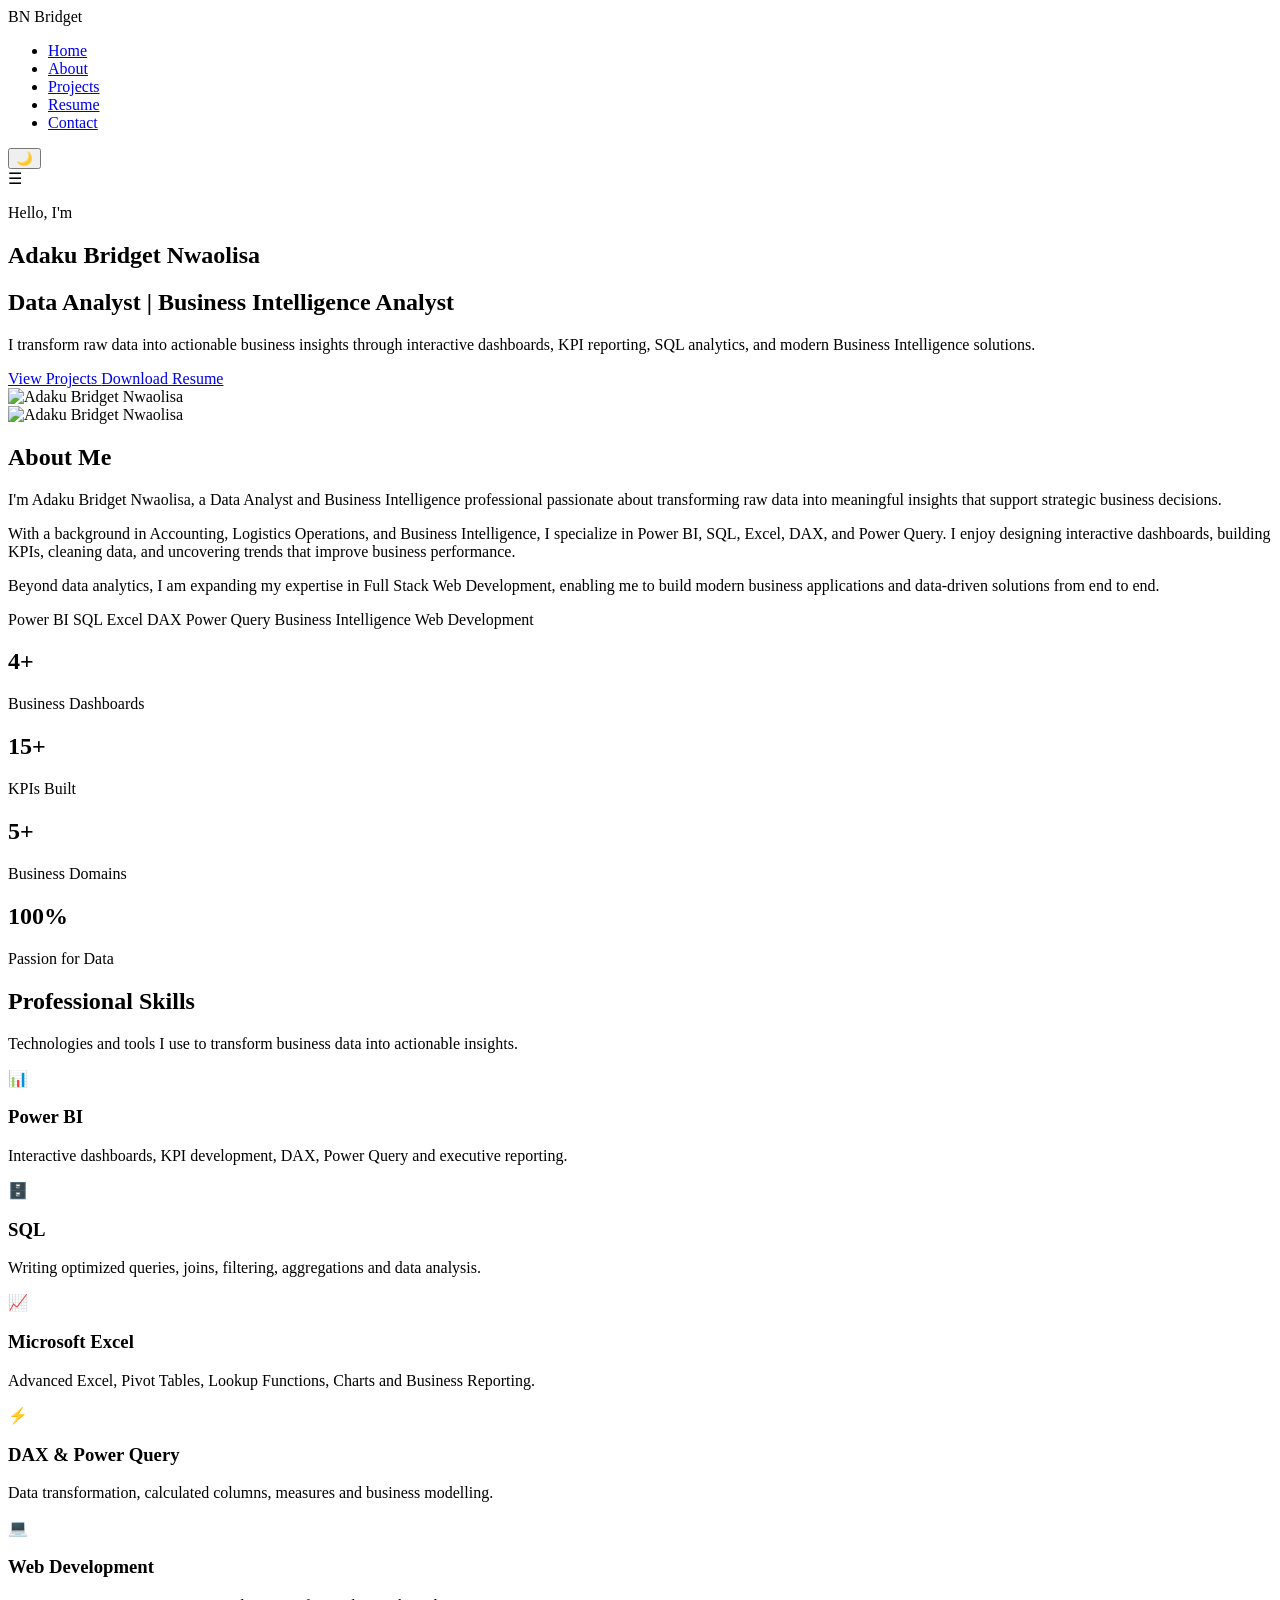
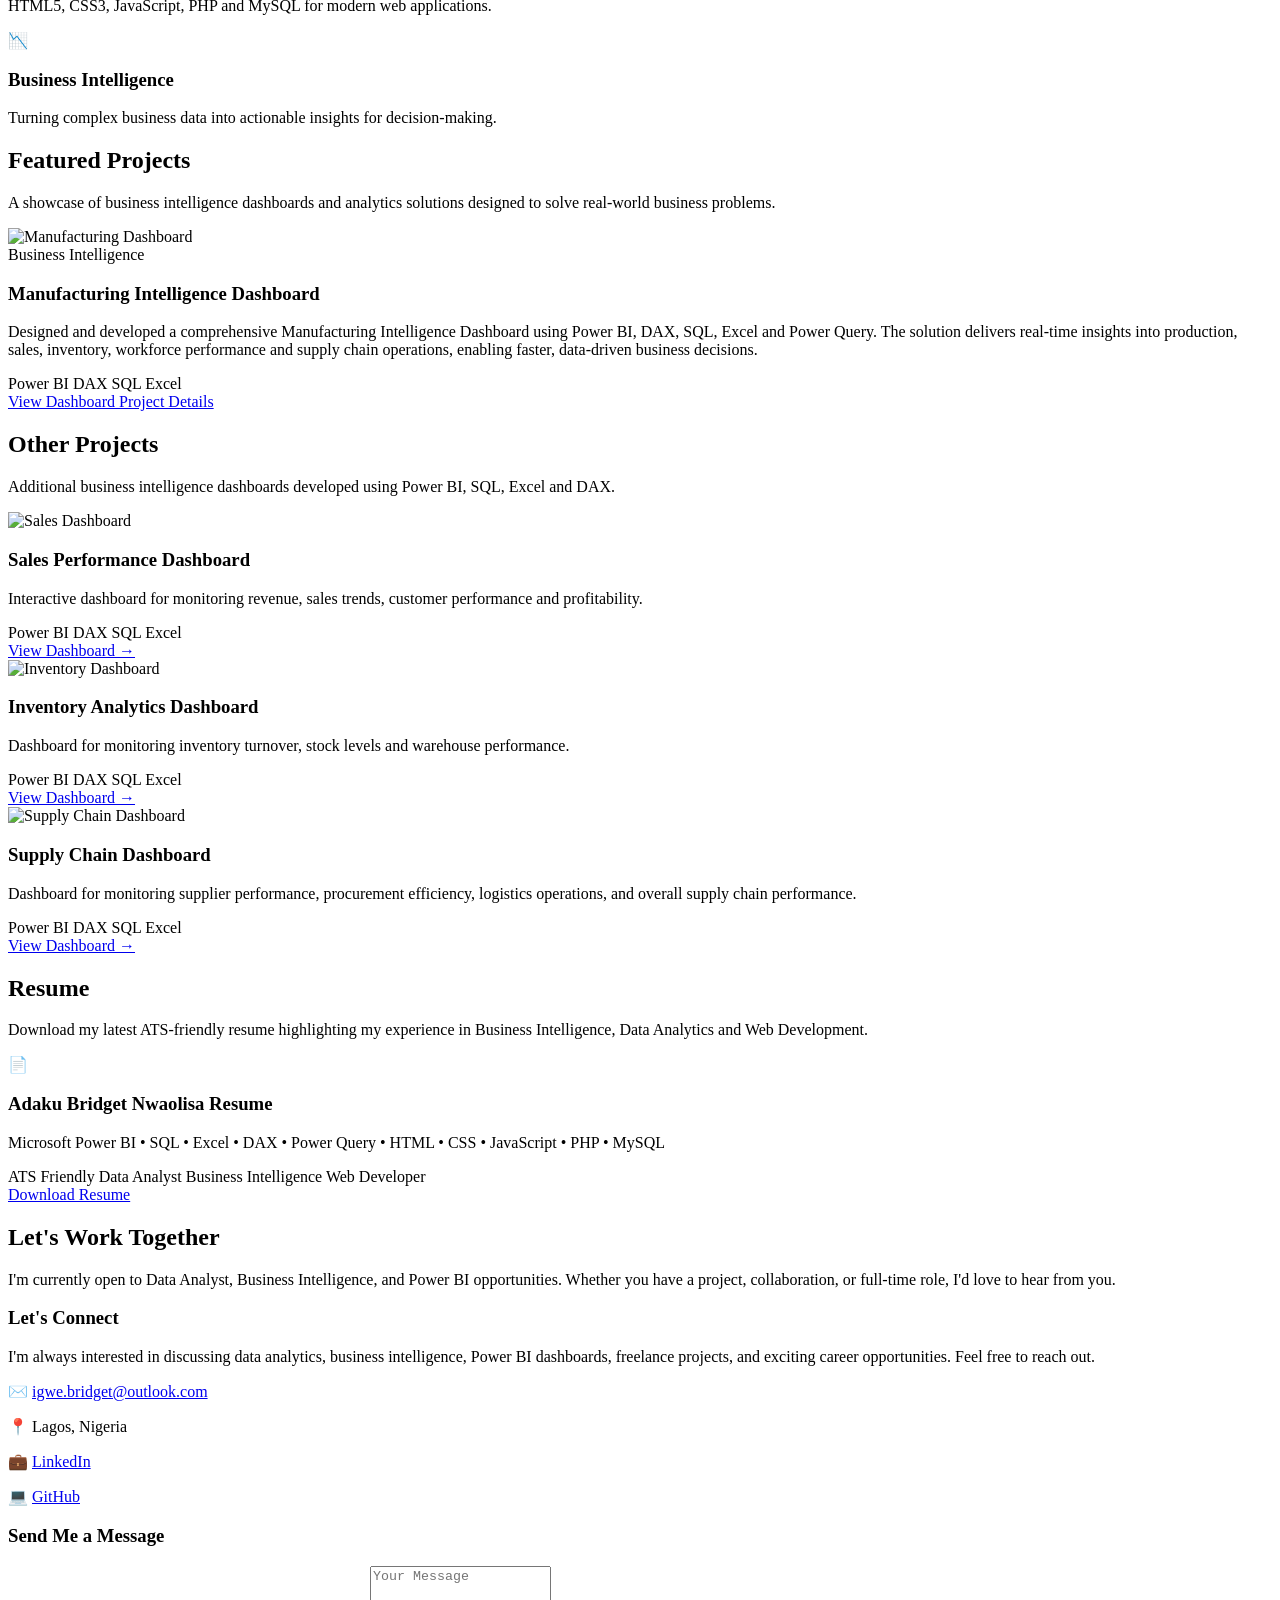
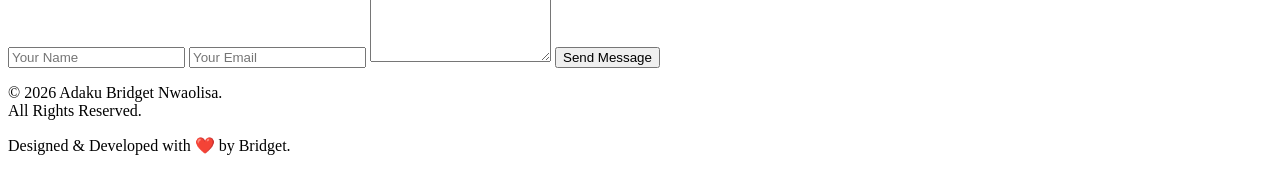
==== index.html @ fee39ec2 "Add files via upload" ====
<!DOCTYPE html>
<html lang="en">

<head>

    <meta charset="UTF-8">

    <meta name="viewport" content="width=device-width, initial-scale=1.0">

    <title>Adaku Bridget Nwaolisa | Data Analyst</title>

    <link rel="stylesheet" href="css/style.css">

</head>

<body>

   <header>

    <nav class="navbar">

        <div class="logo">
            <span class="logo-icon">BN</span>
            <span class="logo-name">Bridget</span>
        </div>

        <ul class="nav-links">

            <li><a href="#hero">Home</a></li>
            <li><a href="#about">About</a></li>
            <li><a href="#projects">Projects</a></li>
            <li><a href="#resume">Resume</a></li>
            <li><a href="#contact">Contact</a></li>

        </ul>

        <div class="nav-actions">

            <button class="theme-toggle" id="themeToggle" aria-label="Toggle dark mode">
                🌙
            </button>

            <div class="menu-toggle">
                ☰
            </div>

        </div>

    </nav>

</header>



<section class="hero" id="hero">

    <div class="hero-text">

        <p class="intro">Hello, I'm</p>

        <h1>Adaku Bridget Nwaolisa</h1>

        <h2>Data Analyst | Business Intelligence Analyst</h2>

        <p class="description">
            I transform raw data into actionable business insights through
            interactive dashboards, KPI reporting, SQL analytics, and modern
            Business Intelligence solutions.
        </p>

        <div class="hero-buttons">

            <a href="#projects" class="btn-primary">
                View Projects
            </a>

            <a href="resume/Adaku_Bridget_Nwaolisa_Resume.pdf"
               class="btn-secondary"
               target="_blank">

               Download Resume

            </a>

        </div>

    </div>


    <div class="hero-image">

        <img src="images/profile.png"
             alt="Adaku Bridget Nwaolisa">

    </div>

</section>

<section class="about" id="about">

    <div class="about-image">
        <img src="images/profile2.png" alt="Adaku Bridget Nwaolisa">
    </div>

    <div class="about-content">

        <h2>About Me</h2>

        <p>
            I'm Adaku Bridget Nwaolisa, a Data Analyst and Business Intelligence professional passionate about transforming raw data into meaningful insights that support strategic business decisions.
        </p>

        <p>
            With a background in Accounting, Logistics Operations, and Business Intelligence, I specialize in Power BI, SQL, Excel, DAX, and Power Query. I enjoy designing interactive dashboards, building KPIs, cleaning data, and uncovering trends that improve business performance.
        </p>

        <p>
            Beyond data analytics, I am expanding my expertise in Full Stack Web Development, enabling me to build modern business applications and data-driven solutions from end to end.
        </p>

        <div class="about-skills">

            <span>Power BI</span>
            <span>SQL</span>
            <span>Excel</span>
            <span>DAX</span>
            <span>Power Query</span>
            <span>Business Intelligence</span>
            <span>Web Development</span>

        </div>

    </div>

</section>

<section class="stats">

    <div class="stat-card">

        <h2>4+</h2>

        <p>Business Dashboards</p>

    </div>

    <div class="stat-card">

        <h2>15+</h2>

        <p>KPIs Built</p>

    </div>

    <div class="stat-card">

        <h2>5+</h2>

        <p>Business Domains</p>

    </div>

    <div class="stat-card">

        <h2>100%</h2>

        <p>Passion for Data</p>

    </div>

</section>

<section class="skills" id="skills">

    <h2 class="section-title">Professional Skills</h2>

    <p class="section-subtitle">
    Technologies and tools I use to transform business data into actionable insights.
    </p>

    <div class="skills-grid">

        <div class="skill-card">
            <div class="skill-icon">📊</div>
            <h3>Power BI</h3>
            <p>Interactive dashboards, KPI development, DAX, Power Query and executive reporting.</p>
        </div>

        <div class="skill-card">
            <div class="skill-icon">🗄️</div>
            <h3>SQL</h3>
            <p>Writing optimized queries, joins, filtering, aggregations and data analysis.</p>
        </div>

        <div class="skill-card">
            <div class="skill-icon">📈</div>
            <h3>Microsoft Excel</h3>
            <p>Advanced Excel, Pivot Tables, Lookup Functions, Charts and Business Reporting.</p>
        </div>

        <div class="skill-card">
            <div class="skill-icon">⚡</div>
            <h3>DAX & Power Query</h3>
            <p>Data transformation, calculated columns, measures and business modelling.</p>
        </div>

        <div class="skill-card">
            <div class="skill-icon">💻</div>
            <h3>Web Development</h3>
            <p>HTML5, CSS3, JavaScript, PHP and MySQL for modern web applications.</p>
        </div>

        <div class="skill-card">
            <div class="skill-icon">📉</div>
            <h3>Business Intelligence</h3>
            <p>Turning complex business data into actionable insights for decision-making.</p>
        </div>

    </div>

</section>

<section class="projects" id="projects">

    <h2 class="section-title">
        Featured Projects
    </h2>

    <p class="section-subtitle">
        A showcase of business intelligence dashboards and analytics solutions designed to solve real-world business problems.
    </p>

    <!-- FEATURED PROJECT -->

    <div class="featured-project">

        <div class="featured-image">

            <img src="assets/project-images/manufacturing-dashboard.png"
                 alt="Manufacturing Dashboard">

        </div>

        <div class="featured-content">

            <span class="project-category">
                Business Intelligence
            </span>

            <h3>
                Manufacturing Intelligence Dashboard
            </h3>

            <p>

                Designed and developed a comprehensive Manufacturing Intelligence Dashboard using Power BI, DAX, SQL, Excel and Power Query.

                The solution delivers real-time insights into production, sales, inventory, workforce performance and supply chain operations, enabling faster, data-driven business decisions.

            </p>

            <div class="project-tech">

                <span>Power BI</span>

                <span>DAX</span>

                <span>SQL</span>

                <span>Excel</span>

            </div>

            <div class="project-buttons">

                <a href="projects/manufacturing-dashboard/">
                    View Dashboard
                </a>

                <a href="projects/manufacturing-case-study/">
                    Project Details
                </a>

            </div>

        </div>

    </div>

 <div class="other-projects">

    <h2 class="section-title">
        Other Projects
    </h2>

    <p class="section-subtitle">
        Additional business intelligence dashboards developed using Power BI, SQL, Excel and DAX.
    </p>

    <div class="other-project-grid">

        <!-- Sales -->

        <div class="mini-project">

            <img src="assets/project-images/sales-dashboard.png"
                 alt="Sales Dashboard">

            <div class="mini-content">

                <h3>Sales Performance Dashboard</h3>

                <p>
                    Interactive dashboard for monitoring revenue, sales trends,
                    customer performance and profitability.
                </p>

            

                <div class="mini-tech">
                  <span>Power BI</span>
                  <span>DAX</span>
                  <span>SQL</span>
                  <span>Excel</span>
                </div>

               <a href="projects/sales-dashboard/" class="project-link">
                 View Dashboard →
               </a> 

            </div>

        </div>

        <!-- Inventory -->

        <div class="mini-project">

            <img src="assets/project-images/inventory-dashboard.png"
                 alt="Inventory Dashboard">

            <div class="mini-content">

                <h3>Inventory Analytics Dashboard</h3>

                <p>
                    Dashboard for monitoring inventory turnover,
                    stock levels and warehouse performance.
                </p>

                <div class="mini-tech">
                   <span>Power BI</span>
                   <span>DAX</span>
                   <span>SQL</span>
                   <span>Excel</span>
                </div>

               <a href="projects/inventory-dashboard/" class="project-link">
                 View Dashboard →
               </a>

            </div>

        </div>

        <!-- Supply Chain -->

        <div class="mini-project">

            <img src="assets/project-images/supply-chain-dashboard.png"
                 alt="Supply Chain Dashboard">

            <div class="mini-content">

                <h3>Supply Chain Dashboard</h3>

                <p>
                    Dashboard for monitoring supplier performance,
                    procurement efficiency, logistics operations,
                    and overall supply chain performance.
                </p>

                <div class="mini-tech">
                   <span>Power BI</span>
                   <span>DAX</span>
                   <span>SQL</span>
                   <span>Excel</span>
                </div>

               <a href="projects/supplychain-dashboard/" class="project-link">
                 View Dashboard →
               </a>

            </div>

        </div>

    </div>

</div>

</section>

<section class="resume" id="resume">

    <div class="container">

        <h2 class="section-title">
            Resume
        </h2>

        <p class="section-subtitle">
            Download my latest ATS-friendly resume highlighting my experience in Business Intelligence, Data Analytics and Web Development.
        </p>

        <div class="resume-card">

            <div class="resume-icon">
                📄
            </div>

            <h3>
                Adaku Bridget Nwaolisa Resume
            </h3>

            <p>
                Microsoft Power BI • SQL • Excel • DAX • Power Query • HTML • CSS • JavaScript • PHP • MySQL
            </p>

            <div class="resume-badges">

                <span>ATS Friendly</span>

                <span>Data Analyst</span>

                <span>Business Intelligence</span>

                <span>Web Developer</span>

            </div>

            <a href="resume/Adaku_Bridget_Nwaolisa_Resume.pdf"
               class="btn-secondary"
               target="_blank">

                Download Resume

            </a>

        </div>

    </div>

</section>

<section class="contact" id="contact">

    <div class="container">

        <h2 class="section-title">
            Let's Work Together
        </h2>

        <p class="section-subtitle">
            I'm currently open to Data Analyst, Business Intelligence, and Power BI opportunities. 
            Whether you have a project, collaboration, or full-time role, I'd love to hear from you.
        </p>

        <div class="contact-container">

            <div class="contact-info">

                <h3>Let's Connect</h3>

                <p class="contact-text">
                   I'm always interested in discussing data analytics, business intelligence, Power BI dashboards, freelance projects, and exciting career opportunities. Feel free to reach out.
                </p>

                <p><span class="contact-icon">✉️</span>
                    <a href="mailto:igwe.bridget@outlook.com">igwe.bridget@outlook.com
                    </a>
                </p>

                <p><span class="contact-icon">📍</span> 
                    Lagos, Nigeria
                </p>

                <p>
                    <span class="contact-icon">💼</span>
                    <a href="https://linkedin.com/in/adakunwaolisa" target="_blank">
                        LinkedIn
                    </a>
                </p>

                <p>
                    <span class="contact-icon">💻</span>
                    <a href="https://github.com/Briggiee" target="_blank">
                        GitHub
                    </a>
                </p>

            </div>

                <form class="contact-form"
                     action="https://formspree.io/f/xnjkoepr"
                     method="POST">

                       <h3>Send Me a Message</h3>

                    <input type="hidden"
                      name="_next"
                       value="https://briggiee.github.io/averson-manufacturing-intelligence-analytics/#contact">

                    <input
                        type="text"
                        name="name"
                        placeholder="Your Name"
                        required>

                    <input
                        type="email"
                        name="email"
                        placeholder="Your Email"
                        required>

                    <textarea
                       name="message"
                       rows="6"
                       placeholder="Your Message"
                       required></textarea>

                    <button type="submit" class="btn-primary">
                       Send Message
                    </button>

                </form>

        </div>

    </div>

</section>

<footer>

    <p>

        © 2026 Adaku Bridget Nwaolisa. <br>

        All Rights Reserved.

    </p>

    <p>

        Designed & Developed with ❤️ by Bridget.

    </p>

</footer>

<script src="js/script.js"></script>

</body>

</html>
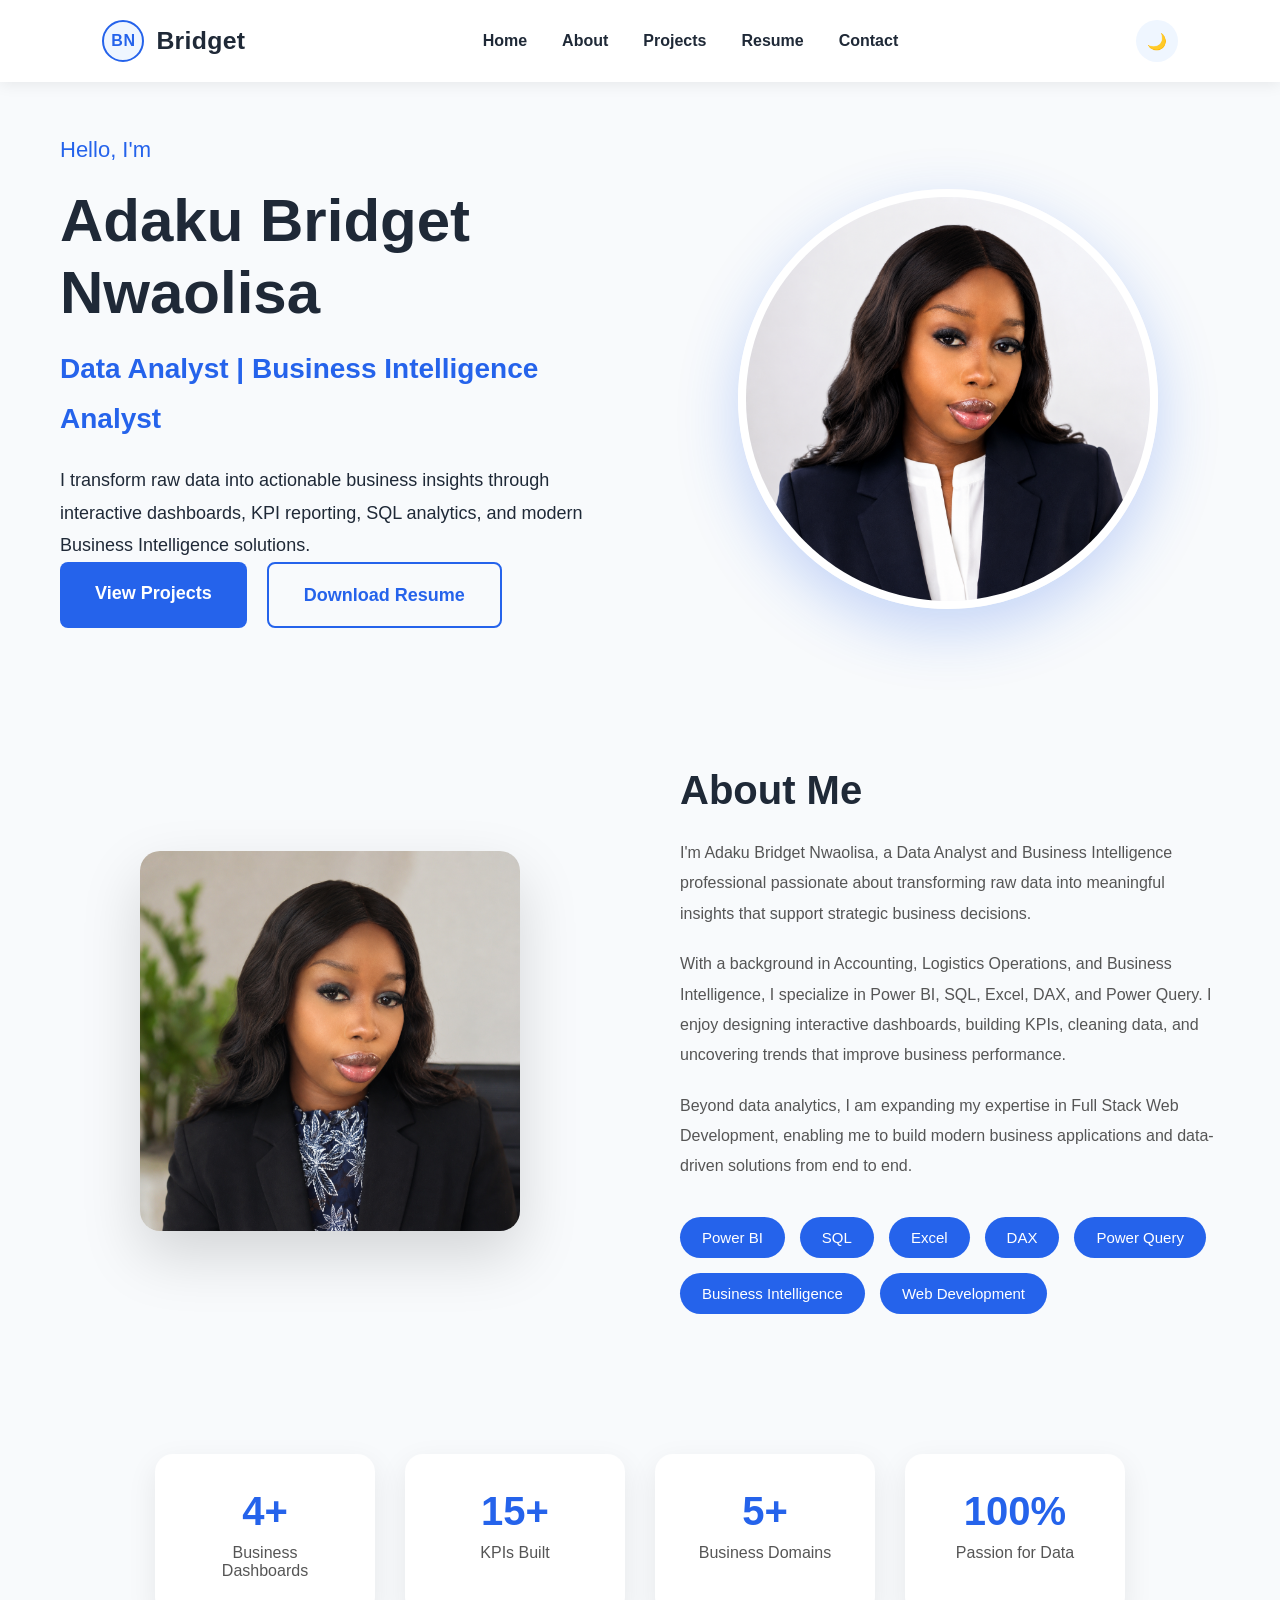
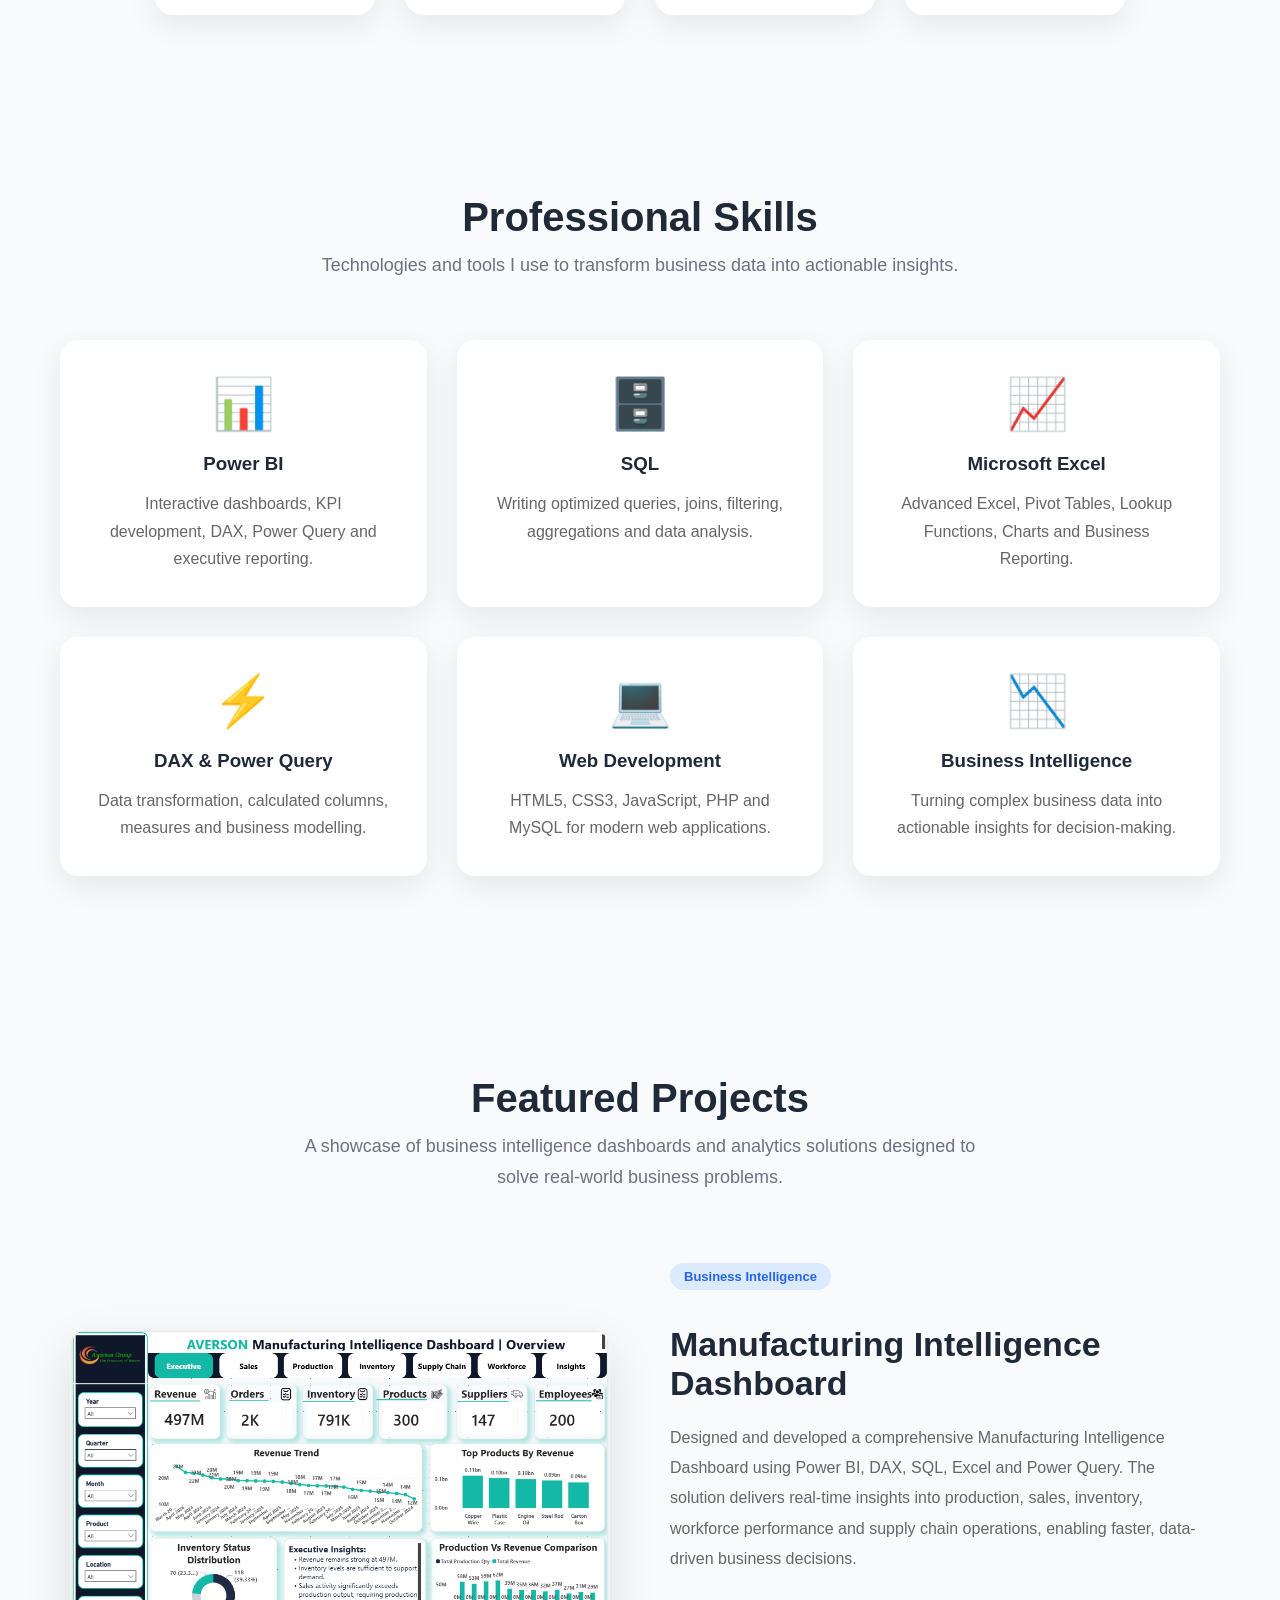
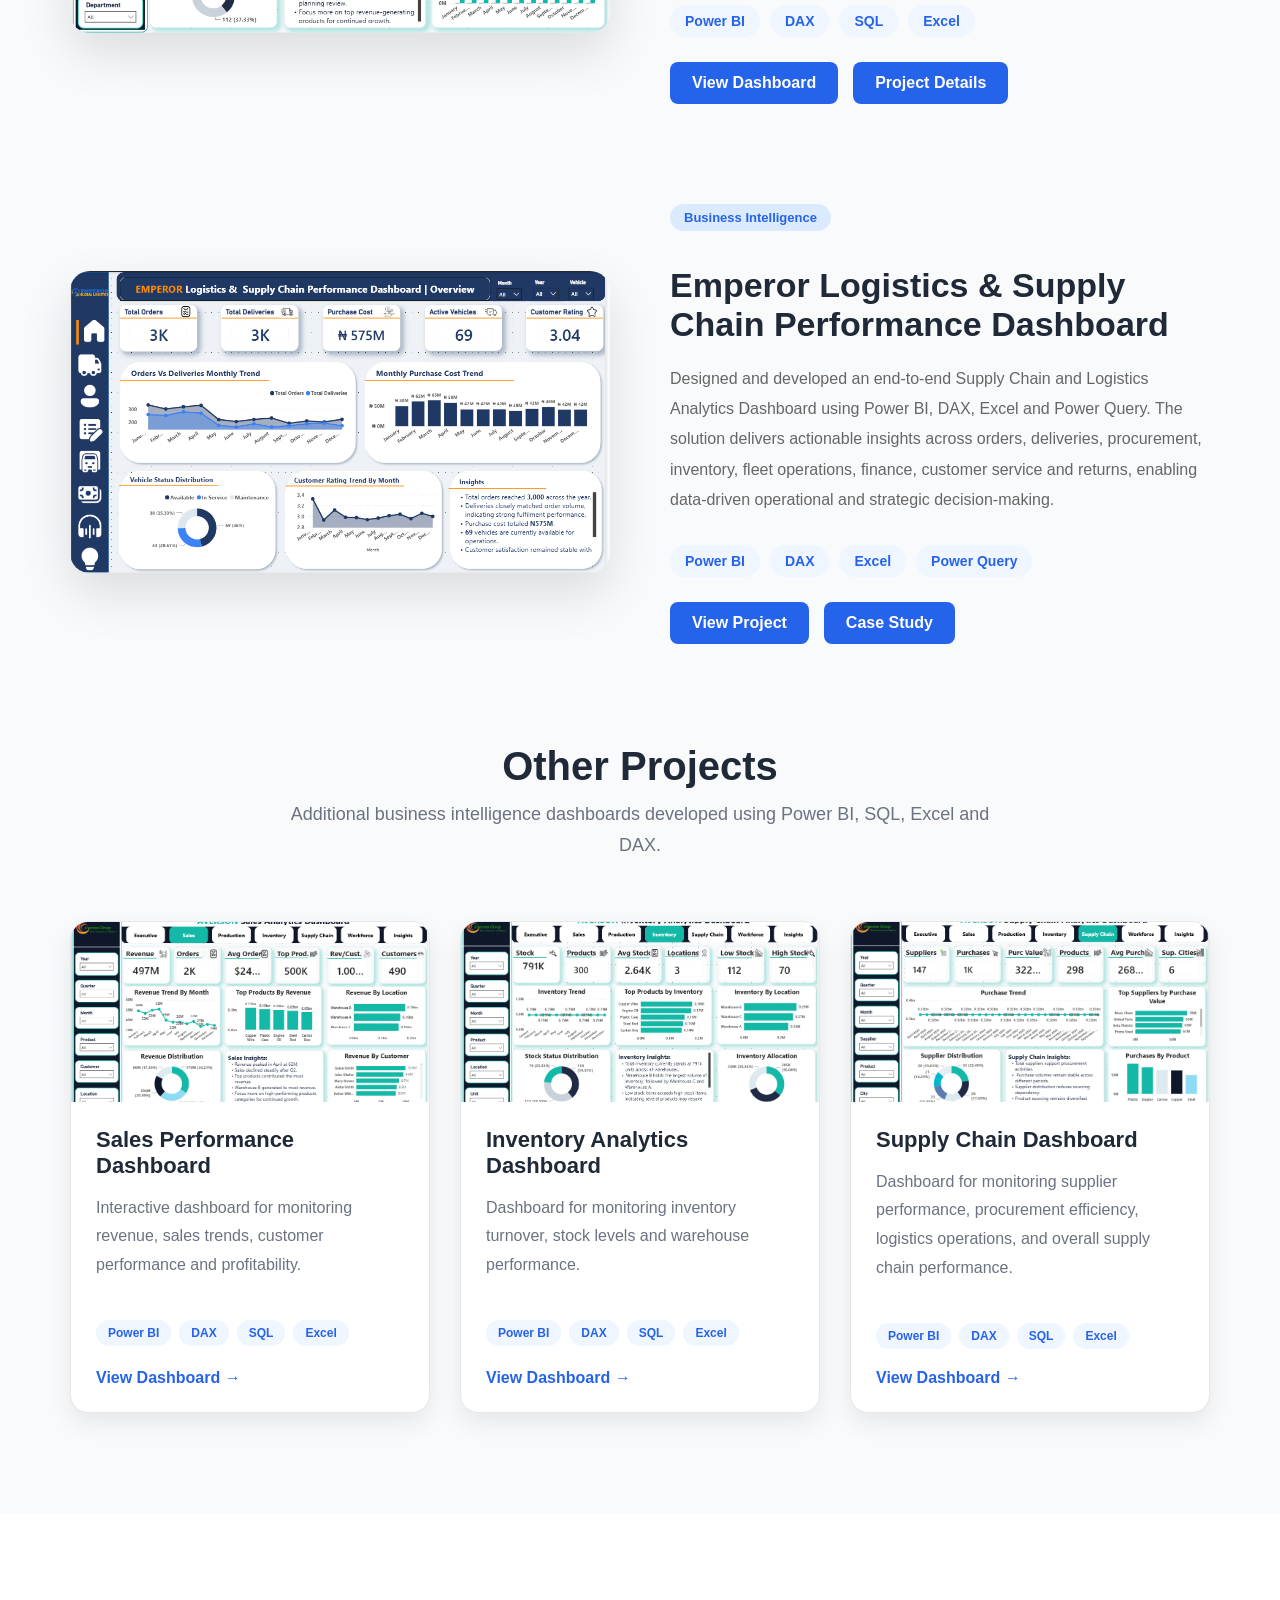
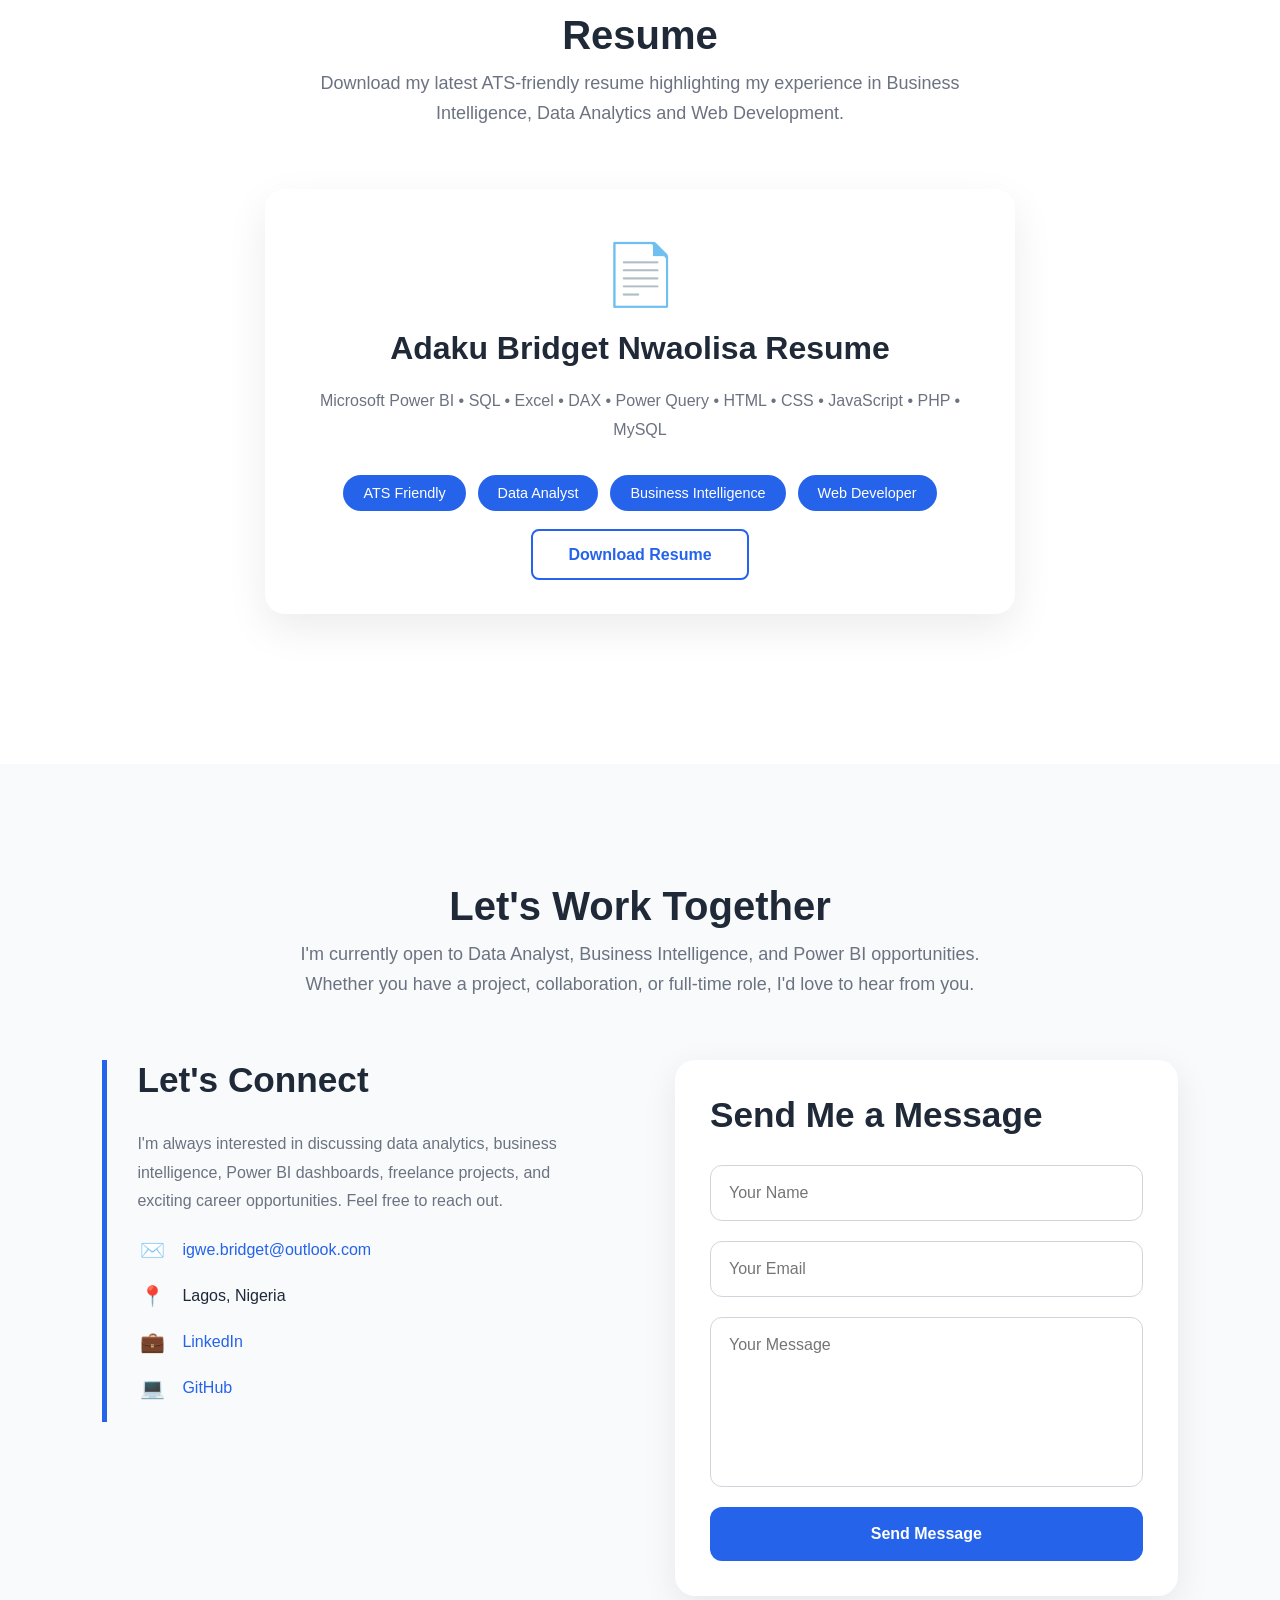
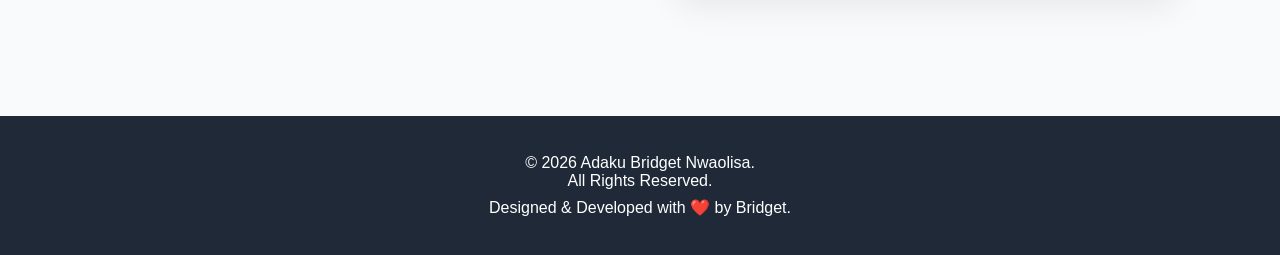
==== commit 757e4c3a: "Fix HTML formatting and structure" ====
--- a/index.html
+++ b/index.html
@@ -287,6 +287,58 @@
 
     </div>
 
+        <!-- FEATURED PROJECT 2 -->
+
+    <div class="featured-project">
+
+        <div class="featured-image">
+
+            <img src="assets/project-images/emperor-logistics-dashboard.png"
+                 alt="Emperor Logistics Dashboard">
+
+        </div>
+
+        <div class="featured-content">
+
+            <span class="project-category">
+                Business Intelligence
+            </span>
+
+            <h3>
+                Emperor Logistics & Supply Chain Performance Dashboard
+            </h3>
+
+            <p>
+                Designed and developed an end-to-end Supply Chain and Logistics Analytics Dashboard using Power BI, DAX, Excel and Power Query.
+
+                The solution delivers actionable insights across orders, deliveries, procurement, inventory, fleet operations, finance, customer service and returns, enabling data-driven operational and strategic decision-making.
+            </p>
+
+            <div class="project-tech">
+
+                <span>Power BI</span>
+                <span>DAX</span>
+                <span>Excel</span>
+                <span>Power Query</span>
+
+            </div>
+
+            <div class="project-buttons">
+
+                <a href="https://github.com/Briggiee/emperor-logistics-analytics" target="_blank">
+                    View Project
+                </a>
+
+                <a href="https://github.com/Briggiee/emperor-logistics-analytics#readme" target="_blank">
+                    Case Study
+                </a>
+
+            </div>
+
+        </div>
+
+    </div>
+
  <div class="other-projects">
 
     <h2 class="section-title">
@@ -563,4 +615,4 @@
 
 </body>
 
-</html>+</html>
--- a/css/style.css
+++ b/css/style.css
@@ -0,0 +1,2933 @@
+html{
+    scroll-behavior:smooth;
+}
+
+*{
+    margin:0;
+    padding:0;
+    box-sizing:border-box;
+}
+
+:root{
+
+    --primary:#2563EB;
+    --primary-dark:#1E40AF;
+
+    --dark:#1F2937;
+    --gray:#6B7280;
+
+    --white:#FFFFFF;
+
+    --background:#F8FAFC;
+
+    --container:1200px;
+
+    --section-padding:100px;
+
+    --radius:20px;
+
+    --transition:.35s ease;
+
+}
+
+body{
+    font-family:Arial, Helvetica, sans-serif;
+    background:#F8FAFC;
+    color:#1F2937;
+    padding-top:90px;
+}
+
+/* NAVIGATION */
+
+.navbar{
+    position: fixed;
+    top: 0;
+    left: 0;
+    width: 100%;
+    background: #fff;
+    z-index: 1000;
+
+    display:flex;
+    justify-content:space-between;
+    align-items:center;
+
+    padding:20px 8%;
+    box-shadow:0 2px 15px rgba(0,0,0,.08);
+}
+
+.menu-toggle{
+
+    display:none;
+    font-size:2rem;
+    cursor:pointer;
+    color:#1F2937;
+
+}
+
+/* ===================================
+   NAV ACTIONS
+=================================== */
+
+.nav-actions{
+    display:flex;
+    align-items:center;
+    gap:12px;
+}
+
+.theme-toggle{
+    width:42px;
+    height:42px;
+    border:none;
+    border-radius:50%;
+    background:#EFF6FF;
+    color:#2563EB;
+    font-size:1rem;
+    cursor:pointer;
+    display:flex;
+    align-items:center;
+    justify-content:center;
+    transition:.3s ease;
+    flex-shrink:0;
+}
+
+.theme-toggle:hover{
+    background:#DBEAFE;
+    transform:translateY(-2px);
+}
+
+/* ===================================
+   LOGO
+=================================== */
+
+.logo{
+    display:flex;
+    align-items:center;
+    gap:12px;
+    text-decoration:none;
+}
+
+.logo-icon{
+    width:42px;
+    height:42px;
+    border:2px solid #2563EB;
+    border-radius:50%;
+    display:flex;
+    align-items:center;
+    justify-content:center;
+    font-size:1rem;
+    font-weight:700;
+    color:#2563EB;
+    background:#EFF6FF;
+    letter-spacing:.5px;
+    flex-shrink:0;
+}
+
+.logo-name{
+    font-size:1.55rem;
+    font-weight:700;
+    color:#1F2937;
+    letter-spacing:.3px;
+    line-height:1;
+}
+
+.nav-links{
+
+display:flex;
+
+gap:35px;
+
+list-style:none;
+
+}
+
+.nav-links a{
+
+text-decoration:none;
+
+color:#1F2937;
+
+font-weight:600;
+
+transition:.3s;
+
+}
+
+.nav-links a:hover{
+
+color:#2563EB;
+
+}
+
+/* HERO */
+
+.hero{
+
+    max-width:1200px;
+    margin:auto;
+
+    display:flex;
+    align-items:center;
+    justify-content:space-between;
+
+    gap:70px;
+
+    min-height:60vh;
+
+    padding:40px 20px 40px;
+
+    scroll-margin-top:100px;
+
+}
+
+.hero-text{
+
+    flex:1;
+}
+
+.hero-image{
+
+    flex:1;
+    display:flex;
+    justify-content:center;
+}
+
+.hero-image img{
+
+    width:420px;
+    height:420px;
+
+    object-fit:cover;
+
+    border-radius:50%;
+
+    border:8px solid white;
+
+    box-shadow:0 20px 60px rgba(37,99,235,.25);
+
+}
+
+.hero-content{
+
+max-width:700px;
+
+}
+
+.intro{
+
+font-size:22px;
+
+margin-bottom:15px;
+
+color:#2563EB;
+
+}
+
+.hero h1{
+
+font-size:60px;
+
+line-height:1.2;
+
+margin-bottom:15px;
+
+}
+
+.hero h2{
+
+font-size:28px;
+
+font-weight:600;
+
+margin-bottom:20px;
+
+color:#2563EB;
+
+}
+
+.hero-text{
+
+font-size:18px;
+
+line-height:1.8;
+
+margin-bottom:40px;
+
+max-width:600px;
+
+}
+
+.hero-buttons{
+
+display:flex;
+
+gap:20px;
+
+}
+
+.btn-primary{
+
+background:#2563EB;
+
+color:white;
+
+padding:15px 35px;
+
+text-decoration:none;
+
+border-radius:8px;
+
+font-weight:bold;
+
+}
+
+.btn-secondary{
+
+border:2px solid #2563EB;
+
+color:#2563EB;
+
+padding:15px 35px;
+
+text-decoration:none;
+
+border-radius:8px;
+
+font-weight:bold;
+
+}
+
+/* ABOUT */
+
+.about{
+    max-width:1200px;
+    margin:auto;
+    padding:60px 20px;
+    display:flex;
+    align-items:center;
+    justify-content:space-between;
+    gap:80px;
+    scroll-margin-top:100px;
+}
+
+.about-image{
+    flex:1;
+    display:flex;
+    justify-content:center;
+}
+
+.about-image img{
+    width:380px;
+    border-radius:20px;
+    box-shadow:0 25px 60px rgba(0,0,0,.15);
+}
+
+.about-content{
+    flex:1;
+}
+
+.about-content h2{
+    font-size:40px;
+    margin-bottom:25px;
+}
+
+.about-content p{
+    color:#555;
+    line-height:1.9;
+    margin-bottom:20px;
+}
+
+.about-skills{
+    display:flex;
+    flex-wrap:wrap;
+    gap:15px;
+    margin-top:35px;
+}
+
+.about-skills span{
+    background:#2563EB;
+    color:#fff;
+    padding:12px 22px;
+    border-radius:30px;
+    font-size:15px;
+    transition:.3s;
+}
+
+.about-skills span:hover{
+    transform:translateY(-4px);
+}
+
+/* =========================
+   SKILLS
+========================= */
+
+.skills{
+    max-width:1200px;
+    margin:auto;
+    padding:100px 20px;
+    scroll-margin-top:100px;
+}
+
+.section-title{
+    text-align: center;
+    font-size: 40px;
+    font-weight: 700;
+    color: #1F2937;
+    margin-bottom: 10px;
+}
+
+.section-subtitle{
+    text-align: center;
+    font-size: 18px;
+    color: #6B7280;
+    max-width: 700px;
+    margin: 0 auto 60px;
+    line-height: 1.7;
+}
+
+.skills-grid{
+    display:grid;
+    grid-template-columns:repeat(auto-fit,minmax(280px,1fr));
+    gap:30px;
+}
+
+.skill-card{
+    background:#fff;
+    border-radius:18px;
+    padding:35px;
+    text-align:center;
+    box-shadow:0 10px 30px rgba(0,0,0,.08);
+    transition:.35s;
+}
+
+.skill-card:hover{
+    transform:translateY(-10px);
+    box-shadow:0 20px 50px rgba(37,99,235,.20);
+}
+
+.skill-icon{
+    font-size:50px;
+    margin-bottom:20px;
+}
+
+.skill-card h3{
+    margin-bottom:15px;
+}
+
+.skill-card p{
+    color:#666;
+    line-height:1.7;
+}
+
+.projects{
+    max-width:1200px;
+    margin:100px auto;
+    padding:0 30px;
+    scroll-margin-top:100px;
+}
+
+.project-category{
+    display:inline-block;
+    background:#DBEAFE;
+    color:#2563EB;
+    padding:6px 14px;
+    border-radius:20px;
+    font-size:13px;
+    font-weight:600;
+    margin-bottom:15px;
+}
+
+.project-content{
+    padding:30px;
+}
+
+.project-content h3{
+    font-size:24px;
+    color:#1F2937;
+    margin-bottom:15px;
+}
+
+.project-content p{
+    color:#6B7280;
+    line-height:1.8;
+    margin-bottom:20px;
+}
+
+.project-tech{
+    display:flex;
+    flex-wrap:wrap;
+    gap:10px;
+    margin-bottom:25px;
+}
+
+.project-tech span{
+    background:#EFF6FF;
+    color:#2563EB;
+    padding:8px 15px;
+    border-radius:30px;
+    font-size:14px;
+    font-weight:600;
+}
+
+.project-buttons{
+    display:flex;
+    gap:15px;
+}
+
+.project-buttons a{
+    text-decoration:none;
+    background:#2563EB;
+    color:#fff;
+    padding:12px 22px;
+    border-radius:8px;
+    font-weight:600;
+    transition:.3s;
+}
+
+.project-buttons a:hover{
+    background:#1E40AF;
+}
+
+/* ===========================
+      FEATURED PROJECT
+=========================== */
+
+.featured-project{
+
+    display:flex;
+
+    align-items:center;
+
+    gap:60px;
+
+    margin-top:70px;
+
+    margin-bottom:100px;
+
+}
+
+.featured-image{
+
+    flex:1;
+
+}
+
+.featured-image img{
+
+    width:100%;
+
+    border-radius:20px;
+
+    box-shadow:0 20px 50px rgba(0,0,0,.12);
+
+}
+
+.featured-content{
+
+    flex:1;
+
+}
+
+.featured-content h3{
+
+    font-size:34px;
+
+    margin:20px 0;
+
+}
+
+.featured-content p{
+
+    line-height:1.9;
+
+    color:#666;
+
+    margin-bottom:30px;
+
+}
+
+/* ===========================
+      OTHER PROJECTS
+=========================== */
+
+.other-projects{
+    margin-top:100px;
+}
+
+.other-project-grid{
+    display:grid;
+    grid-template-columns:repeat(3,1fr);
+    gap:30px;
+    margin-top:50px;
+}
+
+.mini-project{
+    background:#fff;
+    border-radius:18px;
+    overflow:hidden;
+    box-shadow:0 10px 25px rgba(0,0,0,.08);
+    transition:.35s;
+    display:flex;
+    flex-direction:column;
+    border:1px solid #E5E7EB;
+    height: 100%;
+}
+
+.mini-project:hover{
+
+    transform:translateY(-8px);
+
+    box-shadow:0 20px 45px rgba(37,99,235,.18);
+
+}
+
+.mini-project img{
+
+    width:100%;
+
+    height:180px;
+
+    object-fit:cover;
+
+}
+
+.mini-content{
+
+    padding:25px;
+    display:flex;
+    flex-direction:column;
+    flex:1;
+}
+
+.mini-content h3{
+
+    margin-bottom:15px;
+
+    font-size:22px;
+
+}
+
+.mini-content p{
+
+    color:#6B7280;
+
+    line-height:1.8;
+
+    margin-bottom:20px;
+
+}
+
+.mini-tech{
+    display:flex;
+    flex-wrap:wrap;
+    gap:8px;
+    margin-top:20px;
+    margin-bottom:20px;
+}
+
+.mini-tech span{
+    background:#EFF6FF;
+    color:#2563EB;
+    padding:6px 12px;
+    border-radius:20px;
+    font-size:12px;
+    font-weight:600;
+}
+
+.project-link{
+    margin-top:auto;
+    color:#2563EB;
+    text-decoration:none;
+    font-weight:700;
+    transition:.3s;
+}
+
+.project-link:hover{
+    color:#1E40AF;
+}
+
+/* ================= RESUME ================= */
+
+.resume{
+    padding:100px 8%;
+    background:#ffffff;
+    text-align:center;
+    scroll-margin-top:100px;
+}
+
+.resume-card{
+    max-width:750px;
+    margin:50px auto;
+    background:#ffffff;
+    padding:50px;
+    border-radius:20px;
+    box-shadow:0 15px 40px rgba(0,0,0,.08);
+}
+
+.resume-icon{
+    font-size:60px;
+    margin-bottom:20px;
+}
+
+.resume-card h3{
+    font-size:2rem;
+    color:#1F2937;
+    margin-bottom:20px;
+}
+
+.resume-card p{
+    color:#6B7280;
+    line-height:1.8;
+    margin-bottom:30px;
+}
+
+.resume-badges{
+    display:flex;
+    justify-content:center;
+    flex-wrap:wrap;
+    gap:12px;
+    margin-bottom:35px;
+}
+
+.resume-badges span{
+    background:#2563EB;
+    color:#fff;
+    padding:10px 20px;
+    border-radius:30px;
+    font-size:.9rem;
+}
+
+/* ================= CONTACT ================= */
+
+.contact{
+    padding:120px 8%;
+    background:#F8FAFC;
+    scroll-margin-top:100px;
+}
+
+.contact-container{
+    display:grid;
+    grid-template-columns:repeat(2,1fr);
+    gap:70px;
+    align-items:start;
+    margin-top:60px;
+}
+
+.contact-info{
+
+    border-left:5px solid #2563EB;
+
+    padding-left:30px;
+
+}
+
+.contact-info h3{
+    font-size:2.2rem;
+    margin-bottom:30px;
+    color:#1F2937;
+}
+
+
+.contact-info p{
+    display:flex;
+    align-items:center;
+    gap:15px;
+    margin-bottom:22px;
+}
+
+.contact-icon{
+    width:30px;
+    text-align:center;
+    font-size:20px;
+    flex-shrink:0;
+}
+
+.contact-info a{
+    color:#2563EB;
+    text-decoration:none;
+    font-weight:500;
+    transition:0.3s ease;
+}
+
+.contact-info a:hover{
+    color:#1E40AF;
+    text-decoration:underline;
+}
+
+.contact-form{
+    background:#FFFFFF;
+    padding:35px;
+    border-radius:20px;
+    box-shadow:0 10px 35px rgba(0,0,0,.08);
+    display:flex;
+    flex-direction:column;
+    gap:20px;
+}
+
+.contact-form h3{
+
+    margin-bottom:10px;
+
+    color:#1F2937;
+
+    font-size:2.2rem;
+
+}
+
+.contact-text{
+    margin:25px 0 40px;
+    color:#6B7280;
+    line-height:1.8;
+    max-width:420px;
+}
+
+.contact-form input,
+.contact-form textarea{
+    width:100%;
+    padding:18px;
+    border:1px solid #D1D5DB;
+    border-radius:12px;
+    font-size:1rem;
+    font-family:inherit;
+    transition:.3s ease;
+    resize:none;
+}
+
+.contact-form textarea{
+    min-height:170px;
+}
+
+.contact-form input:focus,
+.contact-form textarea:focus{
+    outline:none;
+    border-color:#2563EB;
+    box-shadow:0 0 12px rgba(37,99,235,.20);
+}
+
+.contact-form button{
+    background:#2563EB;
+    color:#FFFFFF;
+    border:none;
+    padding:18px;
+    border-radius:12px;
+    font-size:1rem;
+    font-weight:600;
+    cursor:pointer;
+    transition:.3s ease;
+}
+
+.contact-form button:hover{
+    background:#1E40AF;
+    transform:translateY(-2px);
+    box-shadow:0 10px 20px rgba(37,99,235,.25);
+}
+
+.skill-card:hover,
+.mini-project:hover,
+.resume-card:hover{
+
+    transform:translateY(-10px);
+    transition:.35s ease;
+    box-shadow:0 20px 40px rgba(0,0,0,.12);
+
+}
+
+/* =====================
+   Statistics
+====================== */
+
+.stats{
+
+    display:flex;
+
+    justify-content:center;
+
+    gap:30px;
+
+    flex-wrap:wrap;
+
+    padding:80px 8%;
+
+    background:#F8FAFC;
+
+}
+
+.stat-card{
+
+    background:white;
+
+    padding:35px;
+
+    width:220px;
+
+    text-align:center;
+
+    border-radius:18px;
+
+    box-shadow:0 10px 30px rgba(0,0,0,.08);
+
+    transition:.3s;
+
+}
+
+.stat-card:hover{
+
+    transform:translateY(-8px);
+
+}
+
+.stat-card h2{
+
+    color:#2563EB;
+
+    font-size:40px;
+
+    margin-bottom:10px;
+
+}
+
+.stat-card p{
+
+    color:#555;
+
+}
+
+footer{
+
+    background:#1F2937;
+
+    color:white;
+
+    text-align:center;
+
+    padding:30px;
+
+}
+
+footer p{
+
+    margin:8px;
+
+}
+
+/* ===================================
+   PROJECT PAGE
+=================================== */
+
+.project-page{
+
+    padding:150px 20px 70px;
+
+    background:#F8FAFC;
+
+    text-align:center;
+
+}
+
+.project-container{
+
+    max-width:1000px;
+
+    margin:auto;
+
+}
+
+.project-page h1{
+
+    font-size:3rem;
+
+    color:#1F2937;
+
+    margin-bottom:20px;
+
+}
+
+.project-intro{
+
+    font-size:1.15rem;
+
+    color:#6B7280;
+
+    line-height:1.8;
+
+    max-width:850px;
+
+    margin:auto;
+
+}
+
+/* ===================================
+   DASHBOARD PREVIEW
+=================================== */
+
+.dashboard-preview{
+
+    padding:20px;
+
+    background:#fff;
+
+}
+
+.dashboard-preview img{
+
+    width:100%;
+
+    max-width:1200px;
+
+    display:block;
+
+    margin:auto;
+
+    border-radius:20px;
+
+    box-shadow:0 20px 50px rgba(0,0,0,.12);
+
+}
+
+/* ===================================
+   PROJECT CONTENT LAYOUT
+=================================== */
+
+.project-overview,
+.tech-stack,
+.project-features,
+.business-impact{
+
+    max-width:1100px;
+
+    margin:80px auto;
+
+    padding:0 30px;
+
+}
+
+/* ===================================
+   PROJECT OVERVIEW
+=================================== */
+
+.project-overview h2{
+
+    font-size:2.2rem;
+
+    margin-bottom:25px;
+
+}
+
+.project-overview p{
+
+    font-size:1.1rem;
+
+    color:#6B7280;
+
+    line-height:1.9;
+
+}
+
+/* ===================================
+   TECHNOLOGY STACK
+=================================== */
+
+.tech-stack h2{
+
+    font-size:2.2rem;
+
+    margin-bottom:35px;
+
+}
+
+/* ===================================
+   PROJECT FEATURES
+=================================== */
+
+.project-features h2{
+
+    font-size:2.2rem;
+
+    margin-bottom:30px;
+
+}
+
+.project-features ul{
+
+    list-style:none;
+
+    display:grid;
+
+    grid-template-columns:repeat(2,1fr);
+
+    gap:18px;
+
+}
+
+.project-features li{
+
+    background:#fff;
+
+    padding:18px;
+
+    border-radius:15px;
+
+    box-shadow:0 8px 20px rgba(0,0,0,.06);
+
+    font-weight:600;
+
+}
+
+/* ===================================
+   PROJECT INFORMATION
+=================================== */
+
+.project-info{
+
+    max-width:1200px;
+
+    margin:70px auto;
+
+    padding:0 20px;
+
+    display:grid;
+
+    grid-template-columns:repeat(auto-fit,minmax(220px,1fr));
+
+    gap:25px;
+
+}
+
+.info-card{
+
+    background:#fff;
+
+    padding:30px;
+
+    border-radius:18px;
+
+    text-align:center;
+
+    box-shadow:0 10px 25px rgba(0,0,0,.08);
+
+    transition:.35s ease;
+
+    cursor:default;
+
+}
+
+.info-card:hover{
+
+    transform:translateY(-6px);
+
+    box-shadow:0 20px 45px rgba(37,99,235,.15);
+
+}
+
+.info-card h3{
+
+    color:#2563EB;
+
+    margin-bottom:15px;
+
+}
+
+.info-card p{
+
+    color:#6B7280;
+
+    line-height:1.7;
+
+}
+/* ===================================
+   PROJECT ACTIONS
+=================================== */
+
+.project-actions{
+
+    text-align:center;
+
+    margin-bottom:40px;
+
+}
+
+/* ===================================
+   BACK BUTTON
+=================================== */
+
+.back-home{
+
+    text-align:center;
+
+    padding:40px 20px 100px;
+
+}
+
+/* ===================================
+   BUSINESS IMPACT
+=================================== */
+
+.business-impact h2{
+
+    font-size:2.2rem;
+
+    margin-bottom:25px;
+
+}
+
+.business-impact p{
+
+    color:#6B7280;
+
+    font-size:1.1rem;
+
+    line-height:1.9;
+
+}
+
+/* ===================================
+   NEXT PROJECT
+=================================== */
+
+.next-project{
+
+    max-width:900px;
+
+    margin:90px auto;
+
+    text-align:center;
+
+    padding:0 20px;
+
+}
+
+.next-project h2{
+
+    font-size:2rem;
+
+    margin-bottom:20px;
+
+}
+
+.next-project p{
+
+    color:#6B7280;
+
+    line-height:1.8;
+
+    margin-bottom:35px;
+
+}
+
+/* ===================================
+   CASE STUDY
+=================================== */
+
+.case-study-section{
+
+    max-width:1100px;
+
+    margin:80px auto;
+
+    padding:0 30px;
+
+}
+
+.case-study-section h2{
+
+    font-size:2.2rem;
+
+    margin-bottom:25px;
+
+    color:#1F2937;
+
+}
+
+.case-study-section p{
+
+    color:#6B7280;
+
+    line-height:1.9;
+
+    font-size:1.05rem;
+
+}
+
+.case-study-section ul{
+
+    margin-left:25px;
+
+    line-height:2;
+
+    color:#4B5563;
+
+}
+
+/* ===================================
+   DATASET TABLE
+=================================== */
+
+.dataset-table{
+
+    overflow-x:auto;
+
+    margin-top:35px;
+
+}
+
+.dataset-table table{
+
+    width:100%;
+
+    border-collapse:collapse;
+
+    background:#fff;
+
+    border-radius:15px;
+
+    overflow:hidden;
+
+    box-shadow:0 10px 25px rgba(0,0,0,.08);
+
+}
+
+.dataset-table th{
+
+    background:#2563EB;
+
+    color:#fff;
+
+    padding:18px;
+
+    text-align:left;
+
+}
+
+.dataset-table td{
+
+    padding:18px;
+
+    border-bottom:1px solid #E5E7EB;
+
+}
+
+.dataset-table tr:last-child td{
+
+    border-bottom:none;
+
+}
+
+/* ===================================
+   DATA PREPARATION
+=================================== */
+
+.process-grid{
+
+    display:grid;
+
+    grid-template-columns:repeat(2,1fr);
+
+    gap:25px;
+
+    margin-top:35px;
+
+}
+
+.process-card{
+
+    background:#fff;
+
+    padding:30px;
+
+    border-radius:18px;
+
+    box-shadow:0 10px 25px rgba(0,0,0,.08);
+
+    transition:.35s;
+
+}
+
+.process-card:hover{
+
+    transform:translateY(-6px);
+
+    box-shadow:0 20px 45px rgba(37,99,235,.18);
+
+}
+
+.process-card h3{
+
+    margin-bottom:15px;
+
+}
+
+.process-card p{
+
+    margin:0;
+
+}
+
+/* ===================================
+   PROJECT METRICS
+=================================== */
+
+.project-metrics{
+
+    max-width:1100px;
+
+    margin:80px auto;
+
+    padding:0 30px;
+
+}
+
+.project-metrics h2{
+
+    font-size:2.2rem;
+
+    margin-bottom:25px;
+
+    color:#1F2937;
+
+}
+
+.project-metrics > p{
+
+    color:#6B7280;
+
+    font-size:1.05rem;
+
+    line-height:1.9;
+
+    margin-bottom:35px;
+
+}
+
+.metrics-grid{
+
+    display:grid;
+
+    grid-template-columns:repeat(auto-fit,minmax(240px,1fr));
+
+    gap:25px;
+
+    margin-top:35px;
+
+}
+
+.metric-card{
+
+    background:#fff;
+
+    padding:30px;
+
+    border-radius:18px;
+
+    box-shadow:0 10px 25px rgba(0,0,0,.08);
+
+    transition:.35s;
+
+}
+
+.metric-card:hover{
+
+    transform:translateY(-8px);
+
+    box-shadow:0 18px 40px rgba(37,99,235,.15);
+
+}
+
+.metric-card h3{
+
+    display:flex;
+
+    align-items:center;
+
+    gap:10px;
+
+    font-size:1.1rem;
+
+    color:#1F2937;
+
+    margin-bottom:15px;
+
+}
+
+.metric-card h3 span{
+
+    margin-right:8px;
+
+    font-size:1.2rem;
+
+}
+
+.metric-card p{
+
+    color:#6B7280;
+
+    line-height:1.8;
+
+    font-size:.95rem;
+
+}
+
+.metric-card{
+
+    background:#fff;
+
+    padding:25px;
+
+    border-radius:18px;
+
+    box-shadow:0 10px 25px rgba(0,0,0,.08);
+
+    transition:.35s;
+
+}
+
+.metric-card:hover{
+
+    transform:translateY(-8px);
+
+    box-shadow:0 18px 40px rgba(37,99,235,.15);
+
+}
+
+.metric-card h3{
+
+    color:#1F2937;
+
+    margin-bottom:15px;
+
+    font-size:1.1rem;
+
+}
+
+.metric-card p{
+
+    color:#6B7280;
+
+    line-height:1.8;
+
+    font-size:.95rem;
+
+}
+
+/* ===================================
+   DARK MODE
+=================================== */
+
+body.dark-mode{
+    background:#0B1220;
+    color:#E5E7EB;
+}
+
+/* NAVBAR */
+body.dark-mode .navbar{
+    background:#111827;
+    box-shadow:0 2px 18px rgba(0,0,0,.35);
+    border-bottom:1px solid rgba(255,255,255,.04);
+}
+
+body.dark-mode .nav-links a,
+body.dark-mode .logo-name,
+body.dark-mode .menu-toggle{
+    color:#F9FAFB;
+}
+
+body.dark-mode .theme-toggle{
+    background:#1E293B;
+    color:#FACC15;
+}
+
+body.dark-mode .theme-toggle:hover{
+    background:#273449;
+}
+
+body.dark-mode .logo-icon{
+    background:#162033;
+    color:#60A5FA;
+    border-color:#60A5FA;
+}
+
+/* MAIN PAGE BACKGROUNDS */
+body.dark-mode .hero,
+body.dark-mode .about,
+body.dark-mode .skills,
+body.dark-mode .projects,
+body.dark-mode .stats,
+body.dark-mode .resume,
+body.dark-mode .contact,
+body.dark-mode .project-page,
+body.dark-mode .project-overview,
+body.dark-mode .project-metrics,
+body.dark-mode .tech-stack,
+body.dark-mode .project-features,
+body.dark-mode .business-impact,
+body.dark-mode .next-project,
+body.dark-mode .case-study-section{
+    background:#0B1220;
+}
+
+/* HEADINGS */
+body.dark-mode h1,
+body.dark-mode h2,
+body.dark-mode h3,
+body.dark-mode .section-title,
+body.dark-mode .about-content h2,
+body.dark-mode .project-page h1,
+body.dark-mode .project-overview h2,
+body.dark-mode .project-metrics h2,
+body.dark-mode .tech-stack h2,
+body.dark-mode .project-features h2,
+body.dark-mode .business-impact h2,
+body.dark-mode .next-project h2,
+body.dark-mode .case-study-section h2{
+    color:#F8FAFC;
+}
+
+/* PARAGRAPHS / LIGHT TEXT */
+body.dark-mode p,
+body.dark-mode li,
+body.dark-mode .section-subtitle,
+body.dark-mode .project-intro,
+body.dark-mode .project-overview p,
+body.dark-mode .business-impact p,
+body.dark-mode .case-study-section p,
+body.dark-mode .metric-card p,
+body.dark-mode .info-card p,
+body.dark-mode .mini-content p,
+body.dark-mode .resume-card p,
+body.dark-mode .contact-text,
+body.dark-mode .contact-info p,
+body.dark-mode .stat-card p,
+body.dark-mode .featured-content p,
+body.dark-mode .about-content p{
+    color:#CBD5E1;
+}
+
+/* CARDS / PANELS */
+body.dark-mode .skill-card,
+body.dark-mode .mini-project,
+body.dark-mode .resume-card,
+body.dark-mode .contact-form,
+body.dark-mode .stat-card,
+body.dark-mode .info-card,
+body.dark-mode .metric-card,
+body.dark-mode .process-card,
+body.dark-mode .project-features li,
+body.dark-mode .dataset-table table{
+    background:#111827;
+    border:1px solid rgba(255,255,255,.06);
+    box-shadow:0 14px 35px rgba(0,0,0,.28);
+}
+
+/* EXTRA CARD CONTRAST */
+body.dark-mode .mini-project:hover,
+body.dark-mode .skill-card:hover,
+body.dark-mode .resume-card:hover,
+body.dark-mode .info-card:hover,
+body.dark-mode .metric-card:hover,
+body.dark-mode .process-card:hover,
+body.dark-mode .stat-card:hover{
+    box-shadow:0 20px 45px rgba(0,0,0,.35);
+}
+
+/* STATS SECTION */
+body.dark-mode .stat-card h2{
+    color:#60A5FA;
+}
+
+/* PROJECT TITLES INSIDE CARDS */
+body.dark-mode .project-content h3,
+body.dark-mode .mini-content h3,
+body.dark-mode .resume-card h3,
+body.dark-mode .contact-form h3,
+body.dark-mode .contact-info h3{
+    color:#F9FAFB;
+}
+
+/* TAGS / BADGES */
+body.dark-mode .project-category{
+    background:#1D4ED8;
+    color:#DBEAFE;
+}
+
+body.dark-mode .project-tech span,
+body.dark-mode .mini-tech span{
+    background:#162033;
+    color:#93C5FD;
+}
+
+body.dark-mode .about-skills span,
+body.dark-mode .resume-badges span{
+    background:#2563EB;
+    color:#fff;
+}
+
+/* BUTTONS */
+body.dark-mode .btn-primary,
+body.dark-mode .project-buttons a,
+body.dark-mode .contact-form button{
+    background:#2563EB;
+    color:#fff;
+}
+
+body.dark-mode .btn-primary:hover,
+body.dark-mode .project-buttons a:hover,
+body.dark-mode .contact-form button:hover{
+    background:#1D4ED8;
+}
+
+body.dark-mode .btn-secondary{
+    border-color:#60A5FA;
+    color:#60A5FA;
+}
+
+/* FORMS */
+body.dark-mode .contact-form{
+    background:#101827;
+}
+
+body.dark-mode .contact-form input,
+body.dark-mode .contact-form textarea{
+    background:#0F172A;
+    border:1px solid #334155;
+    color:#F9FAFB;
+}
+
+body.dark-mode .contact-form input::placeholder,
+body.dark-mode .contact-form textarea::placeholder{
+    color:#94A3B8;
+}
+
+body.dark-mode .contact-form input:focus,
+body.dark-mode .contact-form textarea:focus{
+    border-color:#3B82F6;
+    box-shadow:0 0 0 4px rgba(37,99,235,.15);
+}
+
+/* LINKS */
+body.dark-mode .contact-info a,
+body.dark-mode .project-link{
+    color:#93C5FD;
+}
+
+body.dark-mode .project-link:hover,
+body.dark-mode .contact-info a:hover{
+    color:#BFDBFE;
+}
+
+/* DATASET TABLE */
+body.dark-mode .dataset-table th{
+    background:#2563EB;
+    color:#fff;
+}
+
+body.dark-mode .dataset-table td{
+    border-bottom:1px solid #334155;
+    color:#E5E7EB;
+}
+
+/* FOOTER */
+body.dark-mode footer,
+body.dark-mode .footer{
+    background:#0F172A;
+    color:#CBD5E1;
+    border-top:1px solid rgba(255,255,255,.05);
+}
+
+/* MOBILE MENU */
+body.dark-mode .nav-links.active{
+    background:#111827;
+}
+
+/* OPTIONAL SECTION SEPARATION */
+body.dark-mode .resume,
+body.dark-mode .contact{
+    border-top:1px solid rgba(255,255,255,.03);
+}
+
+/* ===================================
+   DARK MODE DASHBOARD PREVIEW
+=================================== */
+
+body.dark-mode .dashboard-preview{
+    background:#111827;
+    padding:30px;
+    border-radius:24px;
+    border:1px solid rgba(255,255,255,.05);
+    box-shadow:0 18px 40px rgba(0,0,0,.25);
+}
+
+body.dark-mode .dashboard-preview img{
+    display:block;
+    width:100%;
+    max-width:1100px;
+    margin:0 auto;
+    border-radius:16px;
+    background:#fff;
+    box-shadow:0 20px 45px rgba(0,0,0,.35);
+}
+
+/* ===================================
+   SMALL LAPTOPS & LARGE TABLETS
+=================================== */
+
+@media (max-width:1200px){
+
+    /* ======= HONE PAGE ======= */
+
+    .hero{
+
+        gap:50px;
+
+        padding:20px 30px 50px;
+
+    }
+
+    .hero h1{
+
+        font-size:3.5rem;
+
+    }
+
+    .hero h2{
+
+        font-size:2rem;
+
+    }
+
+    .hero-image img{
+
+        width:360px;
+        height:360px;
+
+    }
+
+    .about{
+
+        gap:60px;
+
+        padding:40px 30px 70px;
+
+    }
+
+    .about-image img{
+
+        width:330px;
+
+    }
+
+    /* ==========================
+        DASHBOARD PAGE
+    ========================== */
+
+    .project-page{
+
+       padding:80px 30px;
+
+    }
+
+    .project-page h1{
+
+       font-size:2.8rem;
+
+    }
+
+    .project-info{
+
+       grid-template-columns:repeat(2,1fr);
+
+       gap:20px;
+
+    }
+
+    .project-overview,
+    .tech-stack,
+    .project-features,
+    .business-impact,
+    .next-project{
+
+       padding:0 30px;
+
+    }
+
+   /* ==========================
+        CASE STUDY PAGE
+    ========================== */
+
+    .case-study-section{
+
+       padding:0 30px;
+
+    }
+
+}
+
+/* ===================================
+   LARGE TABLETS (992px)
+=================================== */
+
+@media (max-width:992px){
+
+    /* ======= HONE PAGE ======= */
+
+    /* NAVBAR */
+
+    .navbar{
+        padding:20px 5%;
+    }
+
+    .menu-toggle{
+
+       display:block;
+
+    }
+
+    .nav-links{
+
+       display:none;
+
+    }
+
+    .nav-links.active{
+
+       display:flex;
+
+       flex-direction:column;
+
+       position:absolute;
+
+       top:100%;
+
+       left:0;
+
+       width:100%;
+
+       background:#fff;
+
+       padding:25px 30px;
+
+       gap:20px;
+
+       box-shadow:0 10px 25px rgba(0,0,0,.08);
+
+    }
+
+    .nav-links a{
+
+       width:100%;
+
+       padding:10px 0;
+
+    }
+
+    /* HERO */
+
+    .hero{
+
+        gap:50px;
+
+        min-height:70vh;
+
+        padding:30px 5% 60px;
+
+    }
+
+    .hero h1{
+        font-size:3rem;
+    }
+
+    .hero h2{
+        font-size:1.6rem;
+    }
+
+    .hero-image img{
+        width:340px;
+        height:340px;
+    }
+
+    /* ABOUT */
+
+    .about{
+        gap:50px;
+        padding:50px 5%;
+    }
+
+    .about-image img{
+        width:320px;
+    }
+
+    .about-content h2{
+
+      font-size:2.4rem;
+
+    }
+
+    /* SKILLS */
+
+    .skills{
+        padding:90px 5%;
+    }
+
+    .skills-grid{
+        grid-template-columns:repeat(2,1fr);
+    }
+
+    /* FEATURED PROJECT */
+
+    .featured-project{
+        gap:40px;
+    }
+
+    .featured-content h3{
+        font-size:2rem;
+    }
+
+    /* OTHER PROJECTS */
+
+    .other-project-grid{
+        grid-template-columns:repeat(2,1fr);
+    }
+
+    /* CONTACT */
+
+    .contact{
+        padding:90px 5%;
+    }
+
+    .contact-container{
+        gap:40px;
+    }
+
+    /* ==========================
+       DASHBOARD PAGE
+    ========================== */
+
+    .project-page{
+
+       padding:70px 5%;
+
+    }
+
+    .project-page h1{
+
+      font-size:2.5rem;
+
+    }
+
+    .project-info{
+
+       grid-template-columns:repeat(2,1fr);
+
+    }
+
+    .project-overview,
+    .tech-stack,
+    .project-features,
+    .business-impact,
+    .next-project{
+
+       padding:0 5%;
+
+    }
+
+    /* ==========================
+        CASE STUDY PAGE
+    ========================== */
+
+    .case-study-section{
+
+       padding:0 5%;
+
+    }
+
+    .process-grid{
+
+      grid-template-columns:repeat(2,1fr);
+
+      gap:20px;
+
+    }
+
+}
+
+/* ===================================
+   TABLETS
+=================================== */
+
+@media (max-width:768px){
+
+    /* ======= HONE PAGE ======= */
+
+    /* ==========================
+       NAVBAR
+    ========================== */
+
+    .navbar{
+
+       padding:18px 7%;
+
+    }
+
+    .menu-toggle{
+
+       display:block;
+
+       font-size:2rem;
+
+    }
+
+    .nav-links{
+
+       display:none;
+
+       position:absolute;
+
+       top:100%;
+
+       left:0;
+
+       width:100%;
+
+       background:#fff;
+
+       flex-direction:column;
+
+       align-items:flex-start;
+
+       padding:25px 30px;
+
+       gap:20px;
+
+       box-shadow:0 12px 30px rgba(0,0,0,.08);
+
+    }
+
+    .nav-links.active{
+
+       display:flex;
+
+    }
+
+    .nav-links a{
+
+       width:100%;
+
+       padding:12px 0;
+
+       font-size:1rem;
+
+    }
+
+    /* ==========================
+        HERO
+    ========================== */
+
+    .hero{
+
+       flex-direction:column;
+
+       text-align:center;
+
+       gap:35px;
+
+       min-height:auto;
+
+       padding:40px 7% 60px;
+
+    }
+
+    .hero-text{
+
+       order:1;
+
+    }
+
+    .hero-image{
+
+       order:2;
+
+       display:flex;
+
+       justify-content:center;
+
+    }
+
+    .hero-image img{
+
+       width:300px;
+
+       height:300px;
+
+    }
+
+    .hero h1{
+
+       font-size:2.7rem;
+
+       line-height:1.2;
+
+    }
+
+    .hero h2{
+
+       font-size:1.6rem;
+
+       line-height:1.5;
+
+    }
+
+    .hero-buttons{
+
+       justify-content:center;
+
+       flex-wrap:wrap;
+
+       gap:15px;
+
+    }
+
+/* ==========================
+   ABOUT
+========================== */
+
+.about{
+
+    flex-direction:column;
+
+    text-align:center;
+
+    gap:40px;
+
+    padding:70px 7%;
+
+}
+
+.about-image{
+
+    order:1;
+
+}
+
+.about-content{
+
+    order:2;
+
+}
+
+.about-image img{
+
+    width:280px;
+
+}
+
+.about-content h2{
+
+    font-size:2.3rem;
+
+}
+
+.about-content p{
+
+    font-size:1rem;
+
+    line-height:1.8;
+
+}
+
+.about-skills{
+
+    justify-content:center;
+
+}
+
+/* ==========================
+   SKILLS
+========================== */
+
+.skills{
+
+    padding:70px 7%;
+
+}
+
+.section-title{
+
+    font-size:2.2rem;
+
+}
+
+.section-subtitle{
+
+    font-size:1rem;
+
+    width:100%;
+
+}
+
+.skills-grid{
+
+    grid-template-columns:1fr;
+
+    gap:25px;
+
+}
+
+.skill-card{
+
+    padding:35px 25px;
+
+}
+
+/* ==========================
+   FEATURED PROJECT
+========================== */
+
+.featured-project{
+
+    flex-direction:column;
+
+    align-items:center;
+
+    text-align:center;
+
+    gap:35px;
+
+    margin-bottom:70px;
+
+}
+
+.featured-image{
+
+    width:100%;
+
+    display:flex;
+
+    justify-content:center;
+
+}
+
+.featured-image img{
+
+    width:100%;
+
+    max-width:500px;
+
+    height:auto;
+
+}
+
+.featured-content{
+
+    width:100%;
+
+}
+
+.featured-content h3{
+
+    font-size:2rem;
+
+    line-height:1.3;
+
+}
+
+/* ==========================
+   OTHER PROJECTS
+========================== */
+
+.other-project-grid{
+
+    grid-template-columns:1fr;
+
+    gap:30px;
+
+}
+
+.mini-project{
+
+    width:100%;
+
+}
+
+.mini-project img{
+
+    width:100%;
+
+    height:auto;
+
+    display:block;
+
+}
+
+/* ==========================
+   RESUME
+========================== */
+
+.resume{
+
+    padding:70px 7%;
+
+}
+
+.resume-card{
+
+    padding:40px 25px;
+
+}
+
+.resume-card h3{
+
+    font-size:2rem;
+
+}
+
+.resume-tags{
+
+    justify-content:center;
+
+}
+
+/* ==========================
+   CONTACT
+========================== */
+
+.contact{
+
+    padding:70px 7%;
+
+}
+
+.contact-container{
+
+    grid-template-columns:1fr;
+
+    gap:40px;
+
+}
+
+.contact-info{
+
+    text-align:center;
+
+}
+
+.contact-details{
+
+    align-items:center;
+
+}
+
+.contact-item{
+
+    justify-content:center;
+
+}
+
+.contact-form{
+
+    padding:35px 25px;
+
+}
+
+/* ==========================
+   FOOTER
+========================== */
+
+.footer{
+
+    padding:30px 20px;
+
+    text-align:center;
+
+}
+
+.footer p{
+
+    font-size:.95rem;
+
+}
+
+/* ==========================
+   DASHBOARD PAGE
+========================== */
+
+.project-page{
+
+    padding:60px 7%;
+
+    text-align:center;
+
+}
+
+.project-page h1{
+
+    font-size:2.4rem;
+
+    line-height:1.3;
+
+}
+
+.project-intro{
+
+    font-size:1rem;
+
+    line-height:1.8;
+
+}
+
+.dashboard-preview img{
+
+    width:100%;
+
+    height:auto;
+
+}
+
+.project-info{
+
+    grid-template-columns:repeat(2,1fr);
+
+    gap:20px;
+
+}
+
+.project-overview,
+.tech-stack,
+.project-features,
+.business-impact,
+.next-project{
+
+    padding:0 7%;
+
+}
+
+.project-overview h2,
+.tech-stack h2,
+.project-features h2,
+.business-impact h2,
+.next-project h2{
+
+    font-size:2rem;
+
+}
+
+.tech-stack .about-skills{
+
+    justify-content:center;
+
+}
+
+.project-features ul{
+
+    grid-template-columns:1fr;
+
+    gap:15px;
+
+}
+
+/* ==========================
+   CASE STUDY PAGE
+========================== */
+
+.case-study-section{
+
+    padding:0 7%;
+
+}
+
+.case-study-section h2{
+
+    font-size:2rem;
+
+}
+
+.case-study-section p{
+
+    font-size:1rem;
+
+    line-height:1.8;
+
+}
+
+.process-grid{
+
+    grid-template-columns:1fr;
+
+}
+
+.process-card{
+
+    padding:25px;
+
+}
+
+.dataset-table{
+
+    overflow-x:auto;
+
+}
+
+.about-skills{
+
+    justify-content:center;
+
+}
+
+}
+
+/* ===================================
+   PHONES
+=================================== */
+
+@media (max-width:576px){
+
+/* ===================================
+   HOME PAGE
+=================================== */
+
+.nav-actions{
+    gap:8px;
+}
+
+.theme-toggle{
+    width:36px;
+    height:36px;
+    font-size:.9rem;
+}
+
+/* ==========================
+   DASHBOARD PAGE
+========================== */
+
+.project-page{
+
+    padding:50px 6%;
+
+}
+
+.project-page h1{
+
+    font-size:2rem;
+
+    line-height:1.3;
+
+}
+
+.project-intro{
+
+    font-size:.95rem;
+
+    line-height:1.8;
+
+}
+
+.project-info{
+
+    grid-template-columns:1fr;
+
+    gap:20px;
+
+}
+
+.info-card{
+
+    padding:22px;
+
+}
+
+.dashboard-preview{
+
+    padding:0 6%;
+
+}
+
+.dashboard-preview img{
+
+    width:100%;
+
+    height:auto;
+
+}
+
+.project-overview,
+.tech-stack,
+.project-features,
+.business-impact,
+.next-project{
+
+    padding:0 6%;
+
+}
+
+.project-overview h2,
+.tech-stack h2,
+.project-features h2,
+.business-impact h2,
+.next-project h2{
+
+    font-size:1.8rem;
+
+}
+
+.project-features ul{
+
+    grid-template-columns:1fr;
+
+}
+
+.next-project .btn-primary{
+
+    width:100%;
+
+    max-width:280px;
+
+}
+
+/* ==========================
+   CASE STUDY PAGE
+========================== */
+
+.case-study-section{
+
+    padding:0 20px;
+
+}
+
+.case-study-section h2{
+
+    font-size:1.8rem;
+
+}
+
+.case-study-section p{
+
+    font-size:.95rem;
+
+    line-height:1.8;
+
+}
+
+.case-study-section ul{
+
+    padding-left:18px;
+
+}
+
+.process-grid{
+
+    grid-template-columns:1fr;
+
+    gap:20px;
+
+}
+
+.process-card{
+
+    padding:18px 20px;
+
+}
+
+.dataset-table{
+
+    width:100%;
+
+    overflow-x:auto;
+
+    -webkit-overflow-scrolling:touch;
+
+    margin-top:35px;
+
+    border-radius:15px;
+
+}
+
+.dataset-table table{
+
+    width:100%;
+
+    min-width:650px;
+
+    border-collapse:collapse;
+
+    background:#fff;
+
+    border-radius:15px;
+
+    overflow:hidden;
+
+    box-shadow:0 10px 25px rgba(0,0,0,.08);
+
+}
+
+.about-skills{
+
+    justify-content:center;
+
+    gap:10px;
+
+}
+
+.about-skills span{
+
+    padding:8px 15px;
+
+    font-size:.85rem;
+
+}
+
+.project-metrics{
+
+    padding:0 6%;
+
+}
+
+.metrics-grid{
+
+    grid-template-columns:1fr;
+
+}
+
+.metric-card{
+
+    padding:22px;
+
+}
+
+.logo{
+    gap:8px;
+}
+
+.logo-icon{
+    width:34px;
+    height:34px;
+    font-size:.85rem;
+}
+
+.logo-name{
+    font-size:1.2rem;
+}
+
+}
+
+/* ===================================
+   SMALL PHONES
+=================================== */
+
+@media (max-width:400px){
+
+    /* DASHBOARD & CASE STUDY */
+
+    .project-page{
+
+        padding:45px 18px;
+
+    }
+
+    .project-page h1{
+
+        font-size:1.8rem;
+
+    }
+
+    .project-intro{
+
+        font-size:.95rem;
+
+    }
+
+    .project-overview,
+    .tech-stack,
+    .project-features,
+    .business-impact,
+    .next-project,
+    .case-study-section{
+
+        padding-left:18px;
+        padding-right:18px;
+
+    }
+
+    .project-overview h2,
+    .tech-stack h2,
+    .project-features h2,
+    .business-impact h2,
+    .next-project h2,
+    .case-study-section h2{
+
+        font-size:1.6rem;
+
+    }
+
+    .info-card,
+    .process-card{
+
+        padding:16px;
+
+    }
+
+    .about-skills{
+
+        gap:8px;
+
+    }
+
+    .about-skills span{
+
+        font-size:.8rem;
+
+        padding:7px 12px;
+
+    }
+
+    .btn-primary,
+    .btn-secondary{
+
+        width:100%;
+        text-align:center;
+
+    }
+
+}
+
+/* ===================================
+   EXTRA SMALL PHONES
+=================================== */
+
+@media (max-width:320px){
+
+    .project-page h1{
+
+        font-size:1.6rem;
+
+    }
+
+    .project-intro,
+    .case-study-section p{
+
+        font-size:.9rem;
+
+    }
+
+    .project-overview h2,
+    .tech-stack h2,
+    .project-features h2,
+    .business-impact h2,
+    .next-project h2,
+    .case-study-section h2{
+
+        font-size:1.4rem;
+
+    }
+
+    .info-card,
+    .process-card{
+
+        padding:14px;
+
+    }
+
+    .about-skills span{
+
+        font-size:.75rem;
+
+        padding:6px 10px;
+
+    }
+
+}
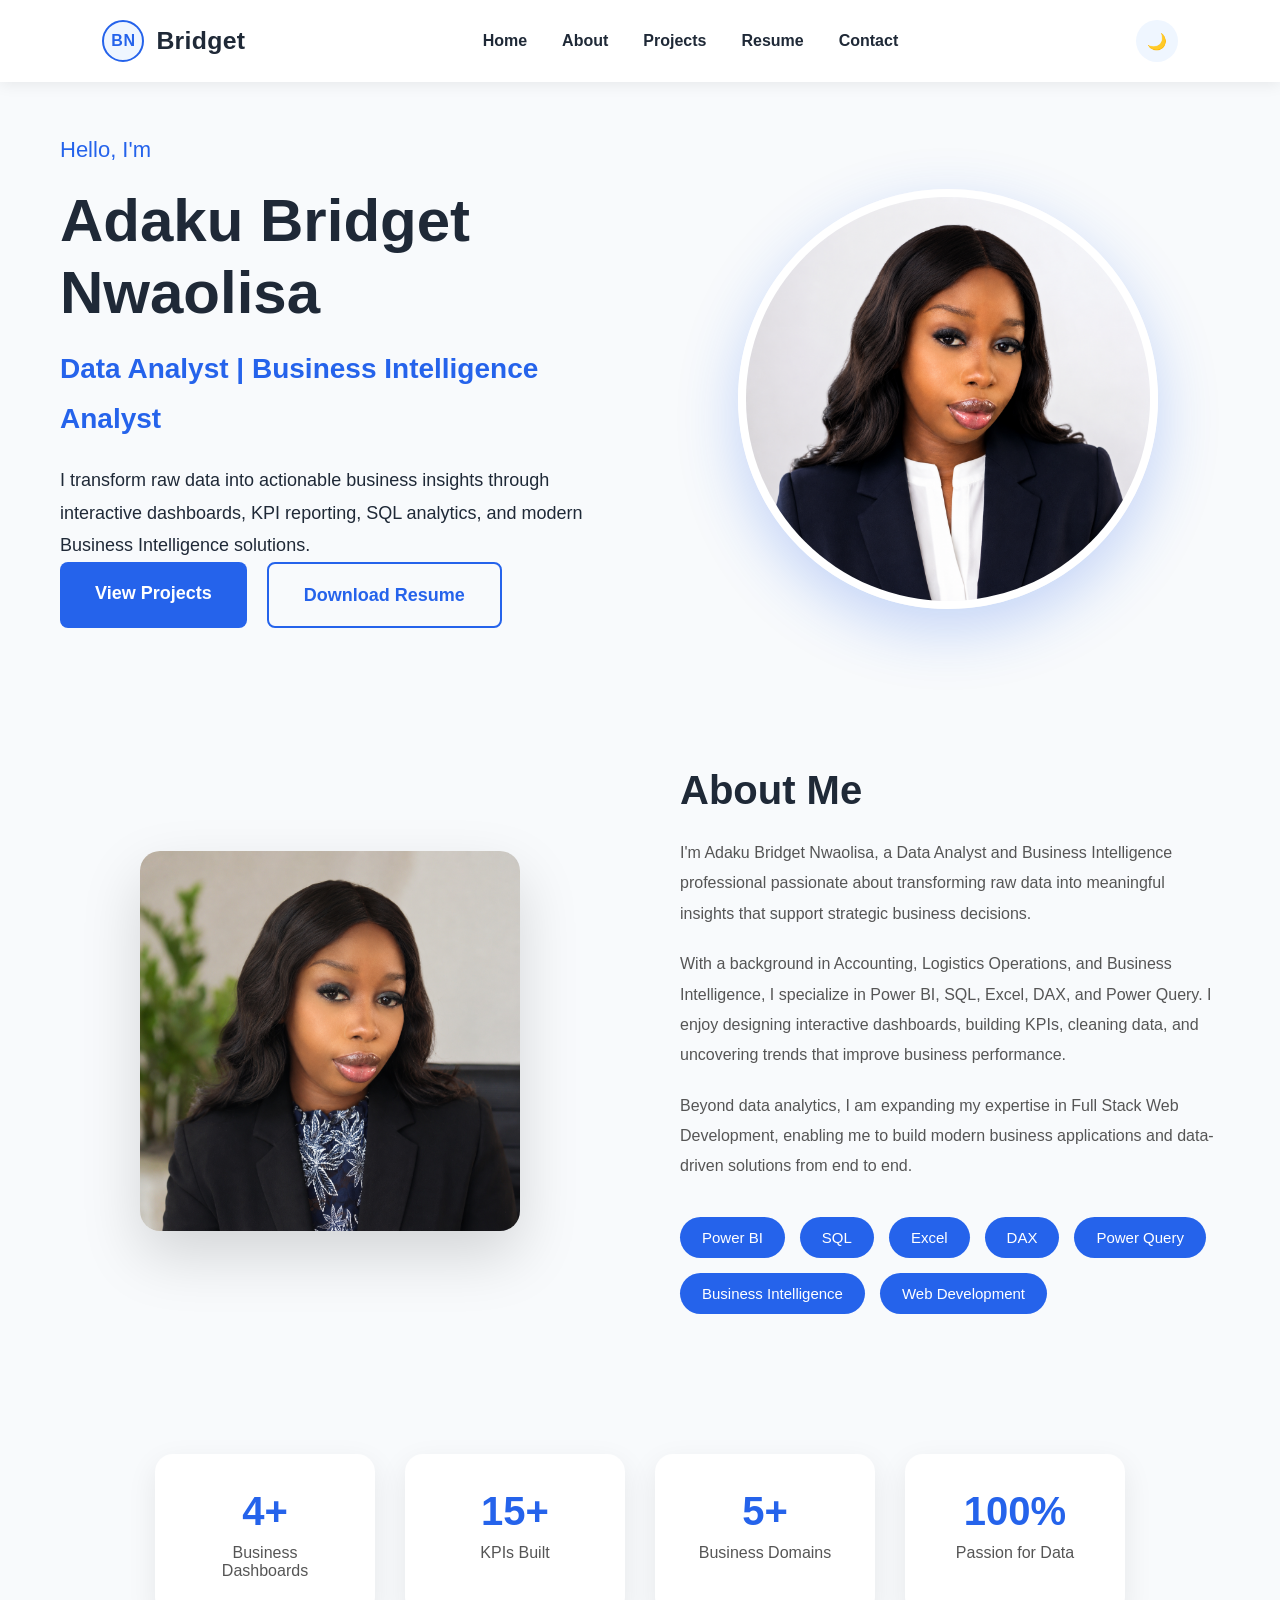
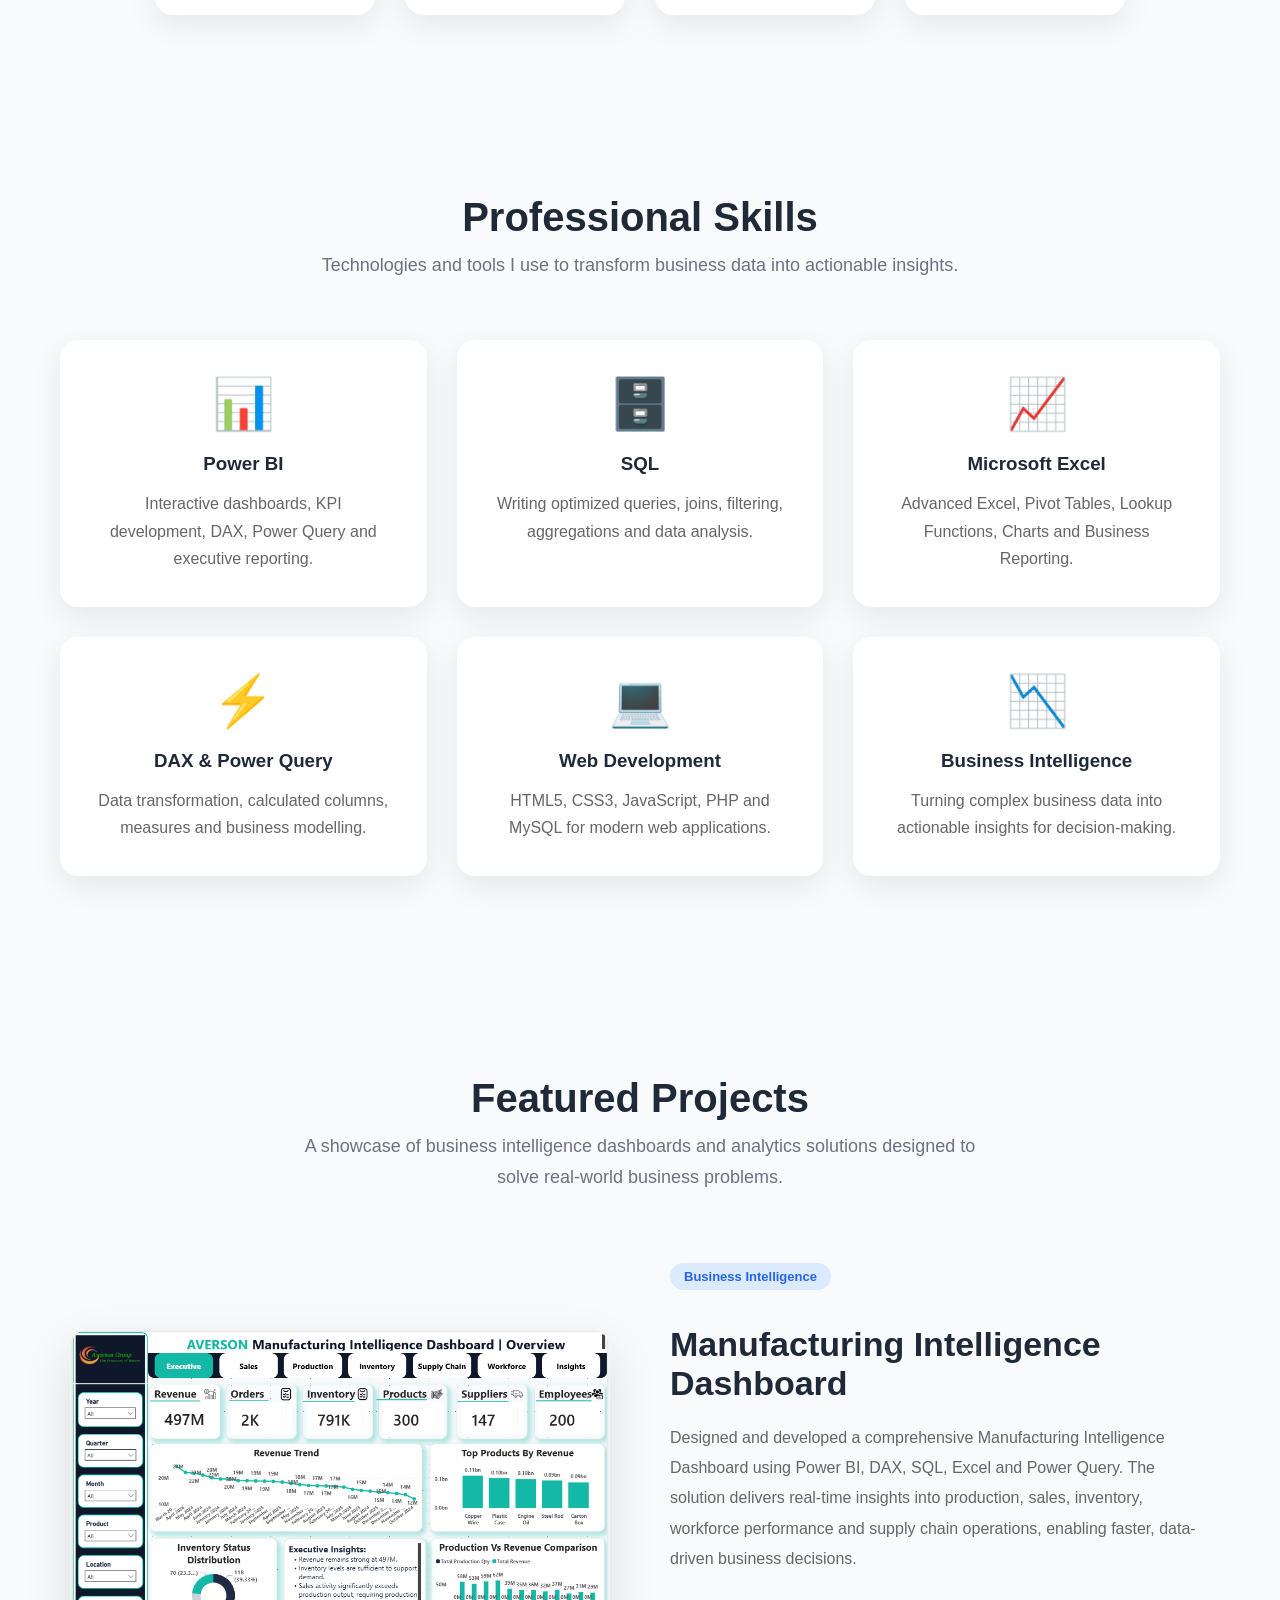
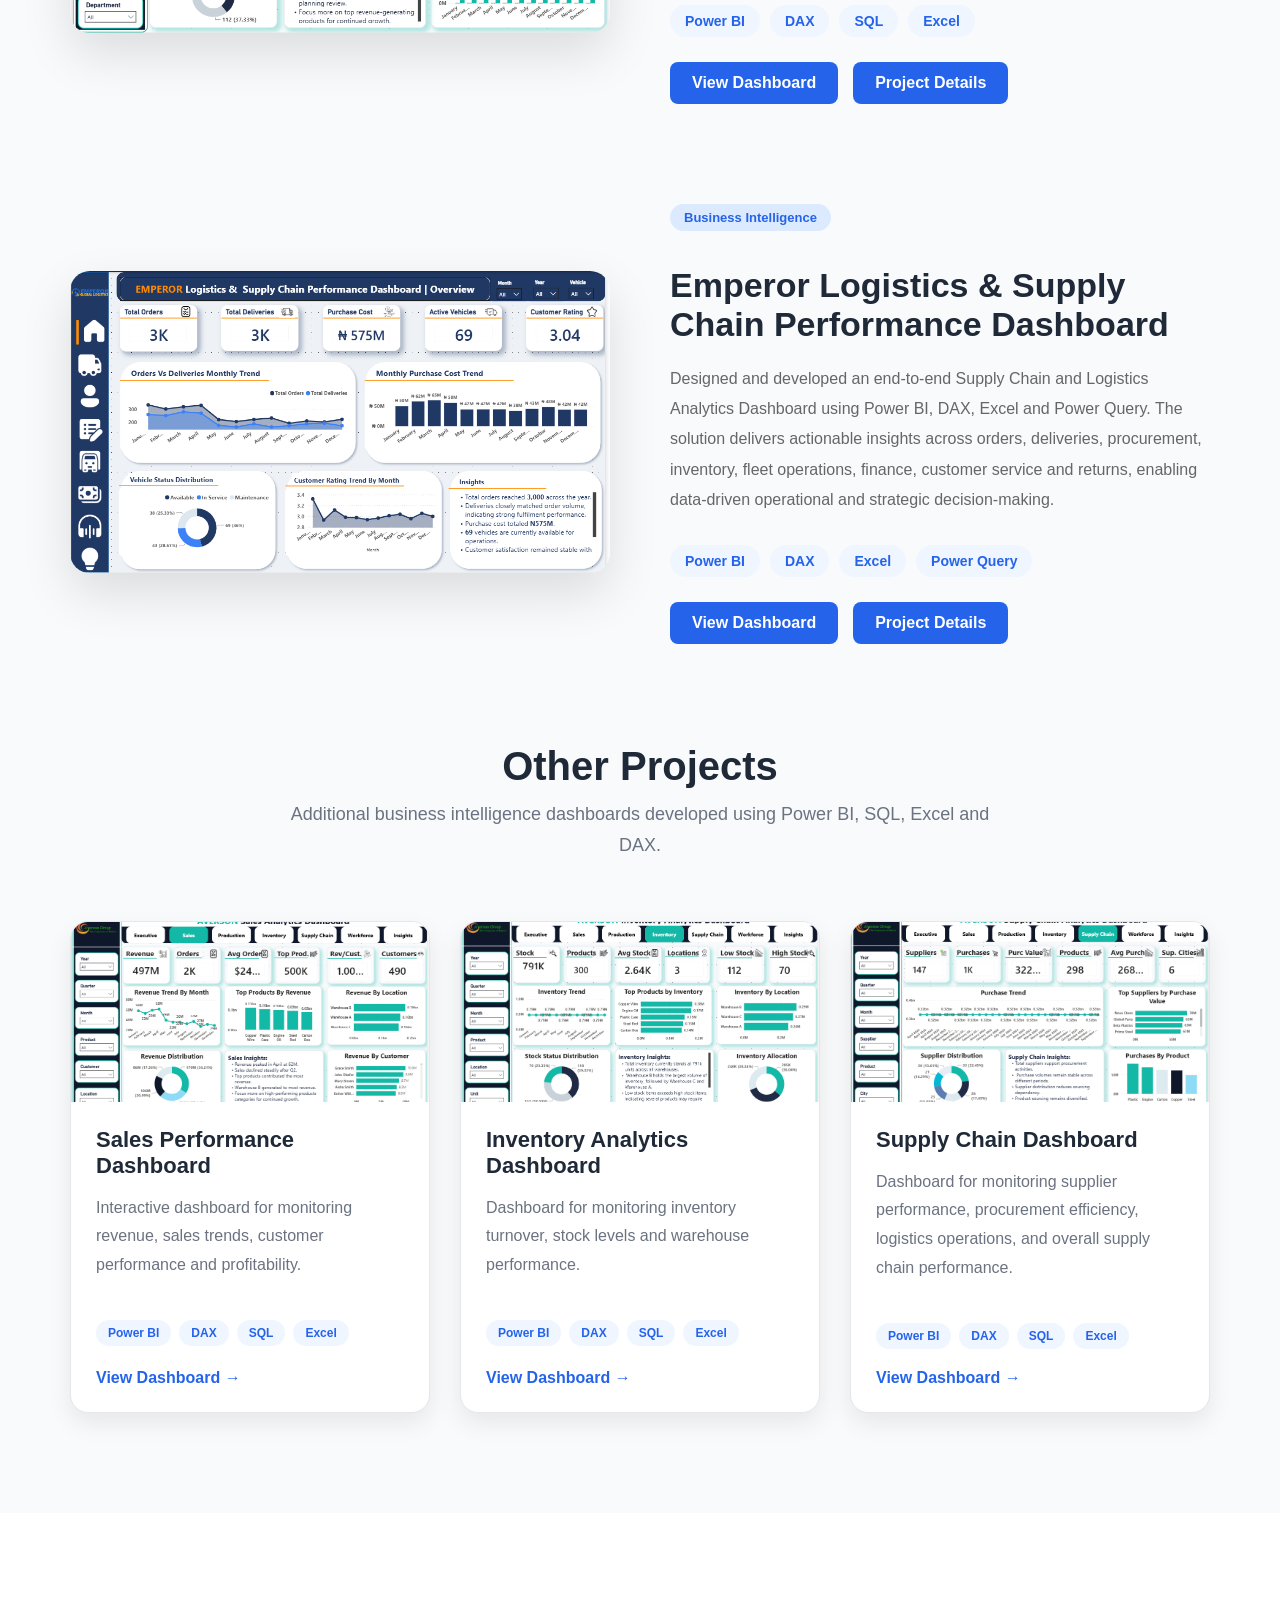
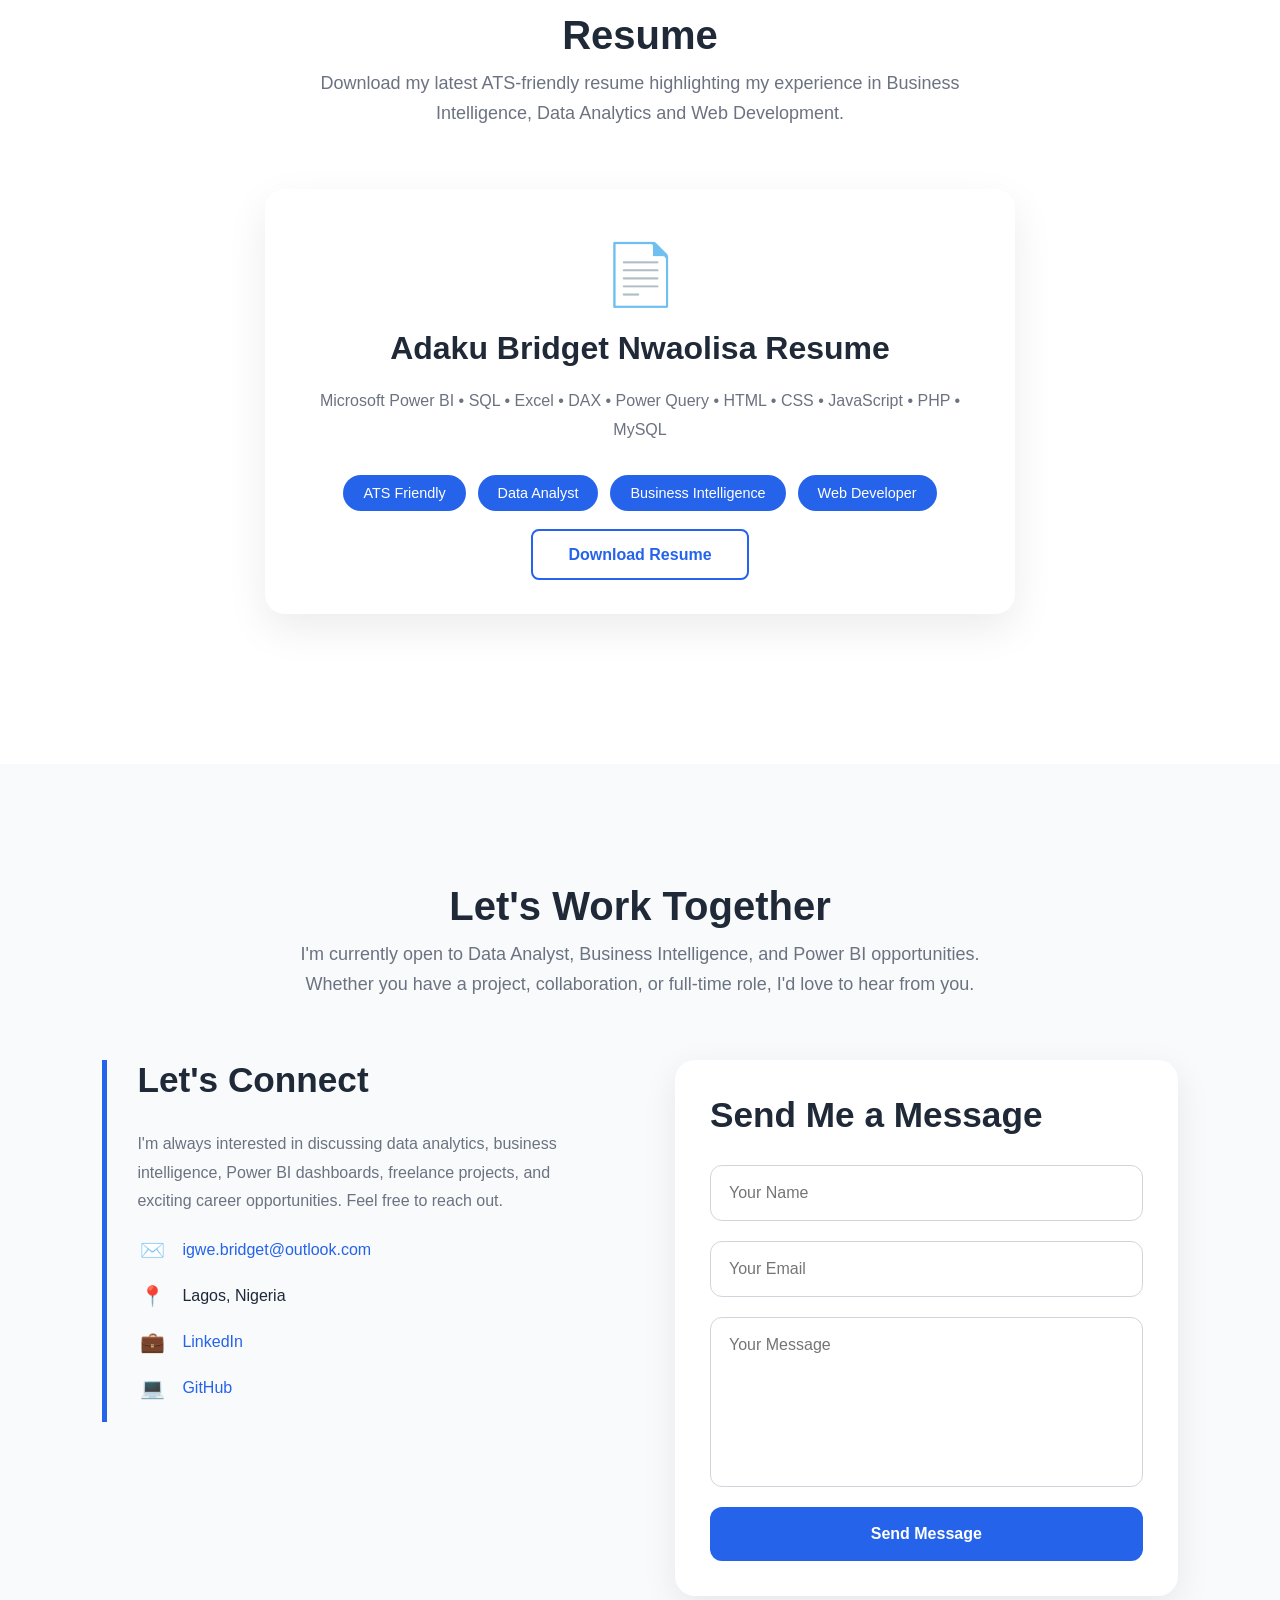
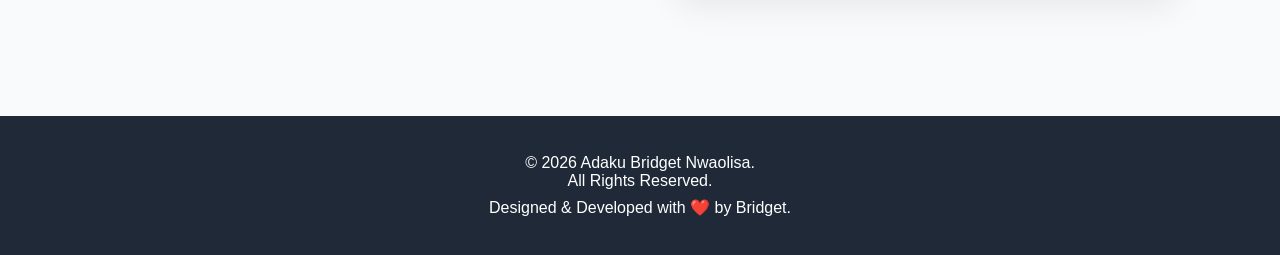
==== commit 4a16e349: "Restore index.html with original content" ====
--- a/index.html
+++ b/index.html
@@ -325,12 +325,12 @@
 
             <div class="project-buttons">
 
-                <a href="https://github.com/Briggiee/emperor-logistics-analytics" target="_blank">
-                    View Project
+                <a href="projects/emperor-dashboard/">
+                    View Dashboard
                 </a>
 
-                <a href="https://github.com/Briggiee/emperor-logistics-analytics#readme" target="_blank">
-                    Case Study
+                <a href="projects/emperor-case-study/">
+                    Project Details
                 </a>
 
             </div>
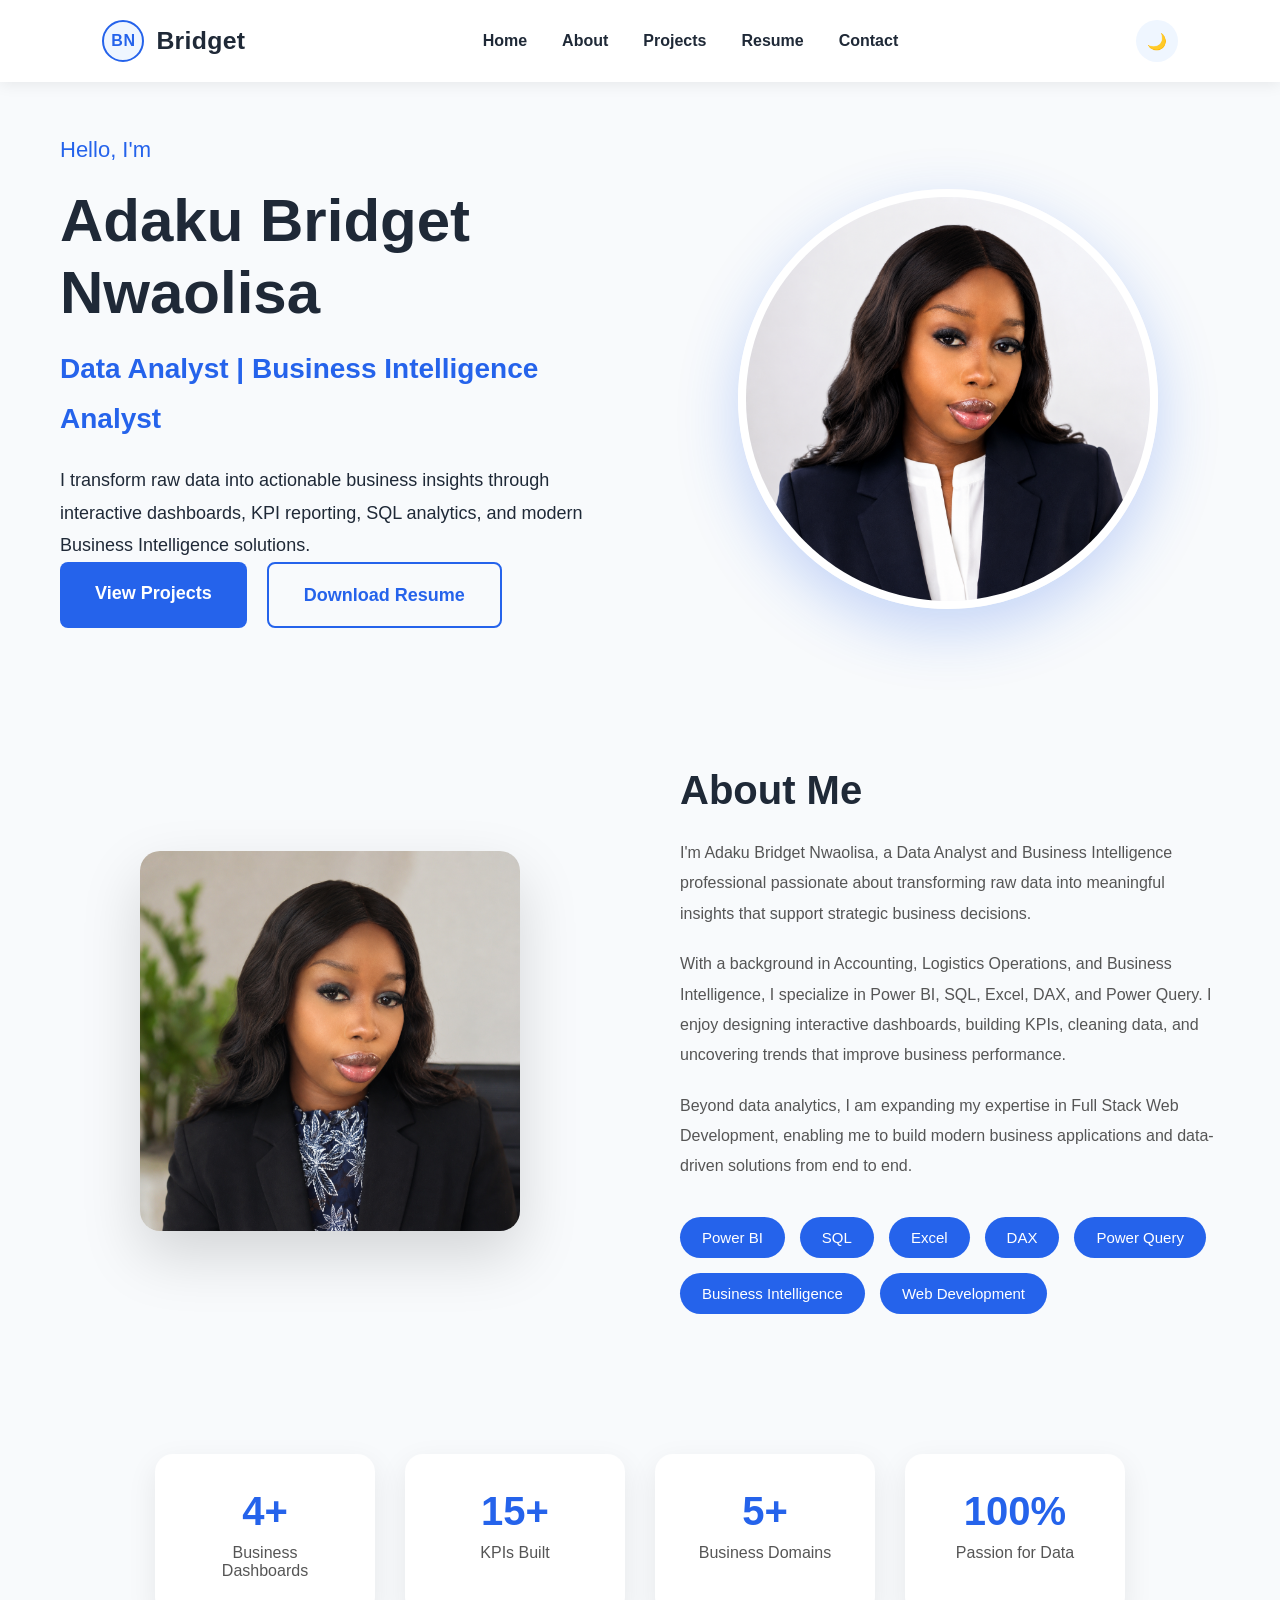
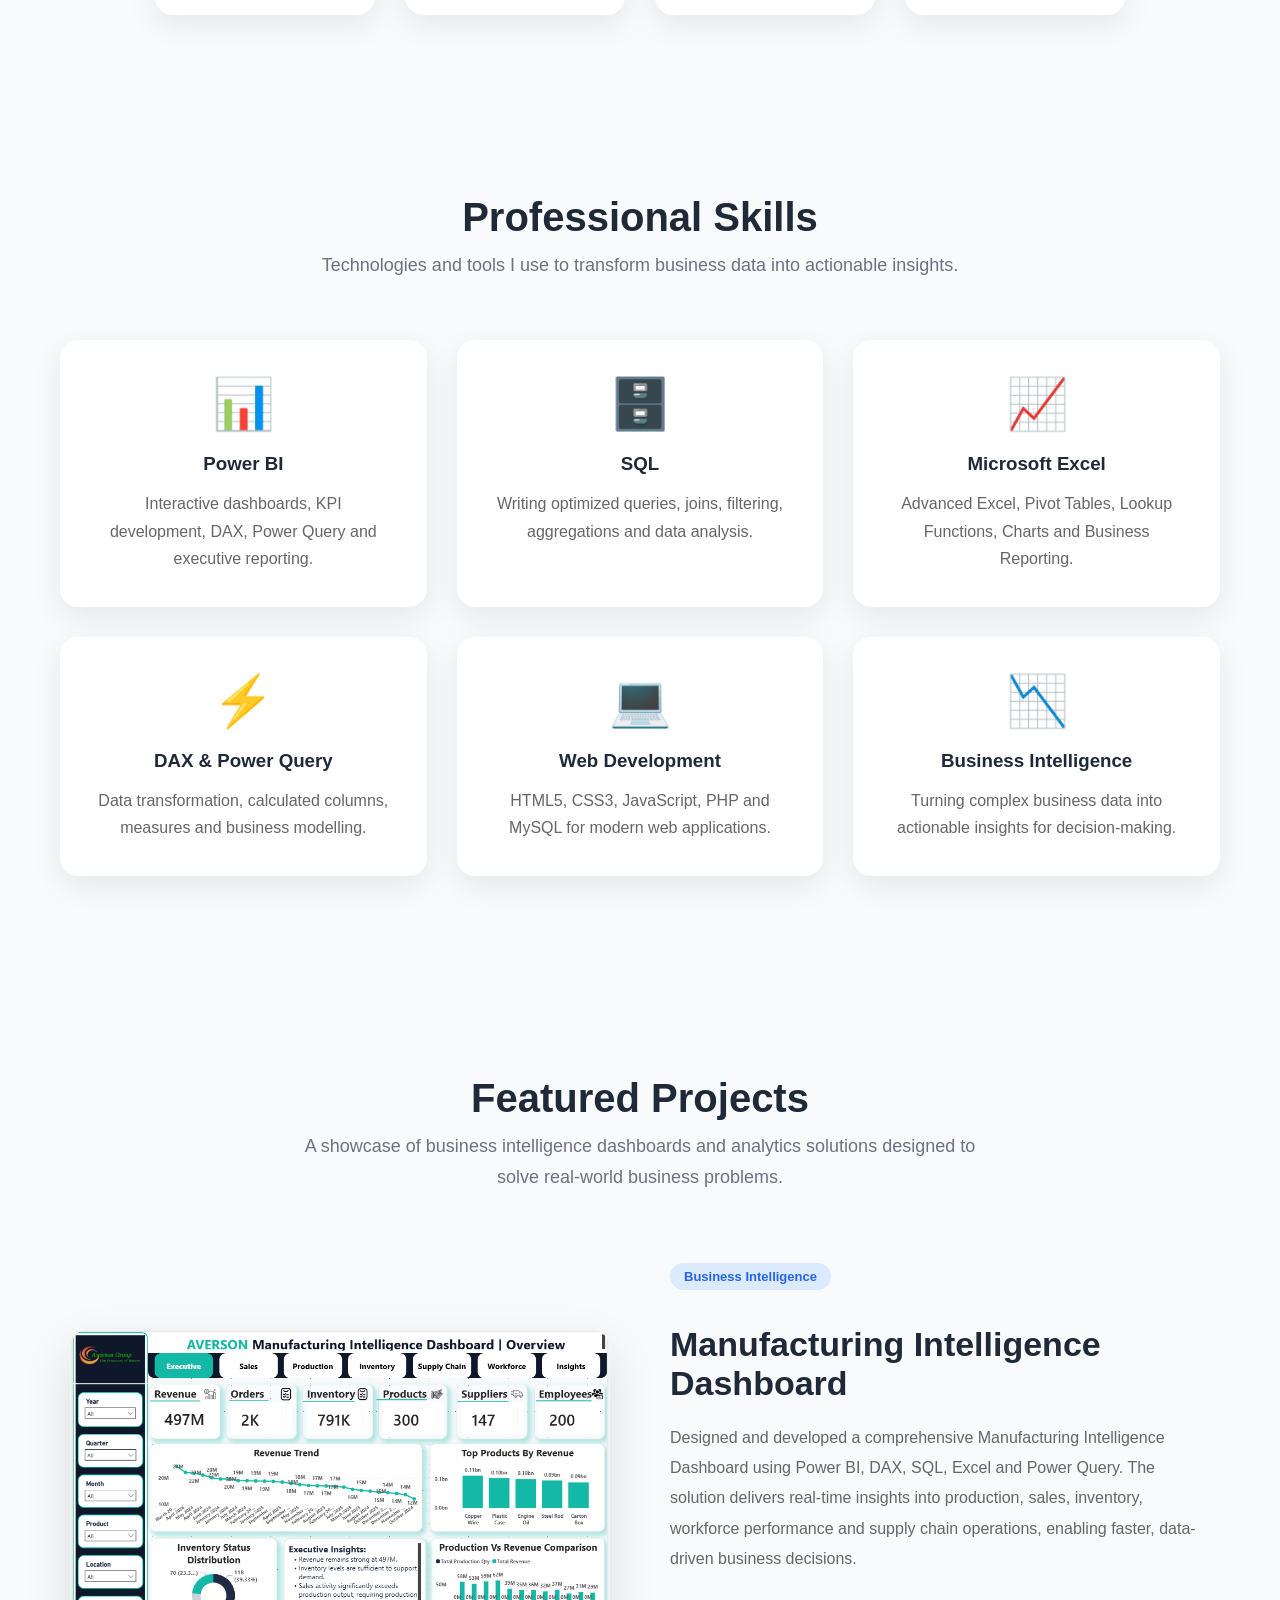
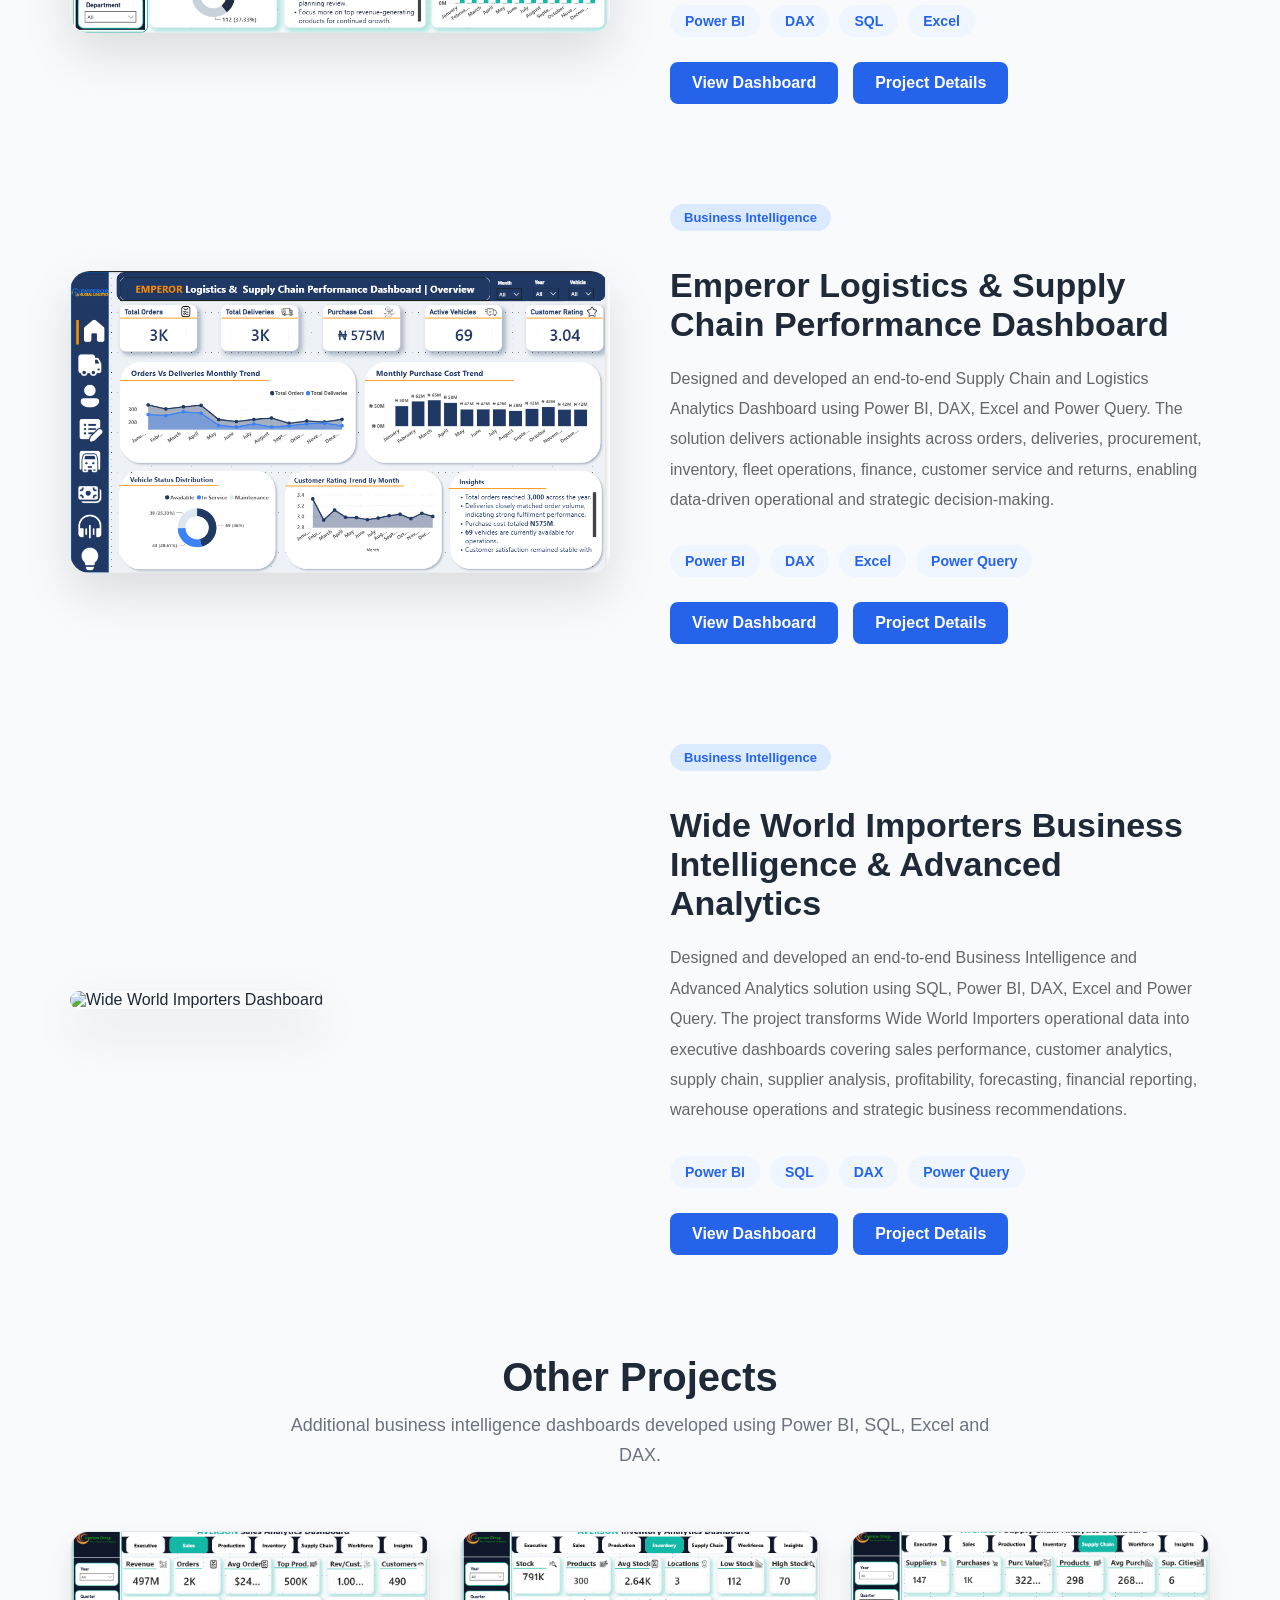
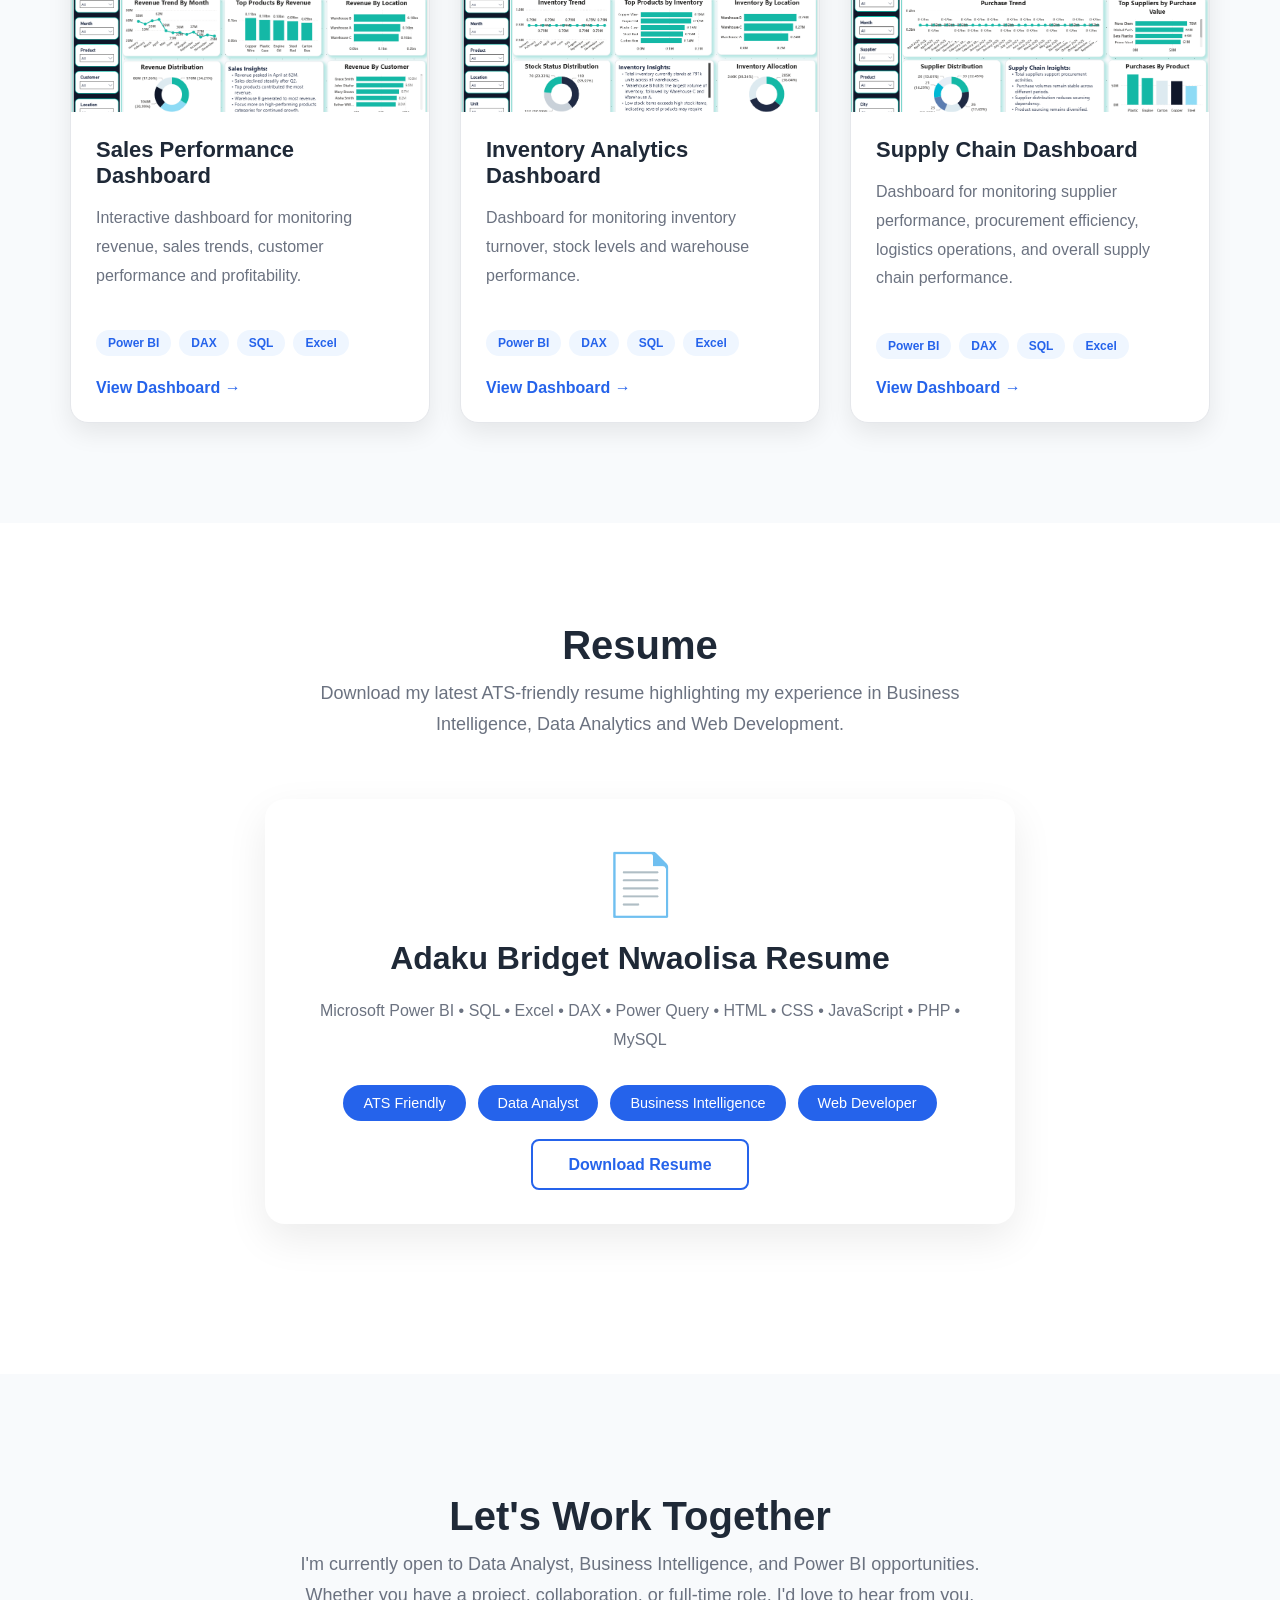
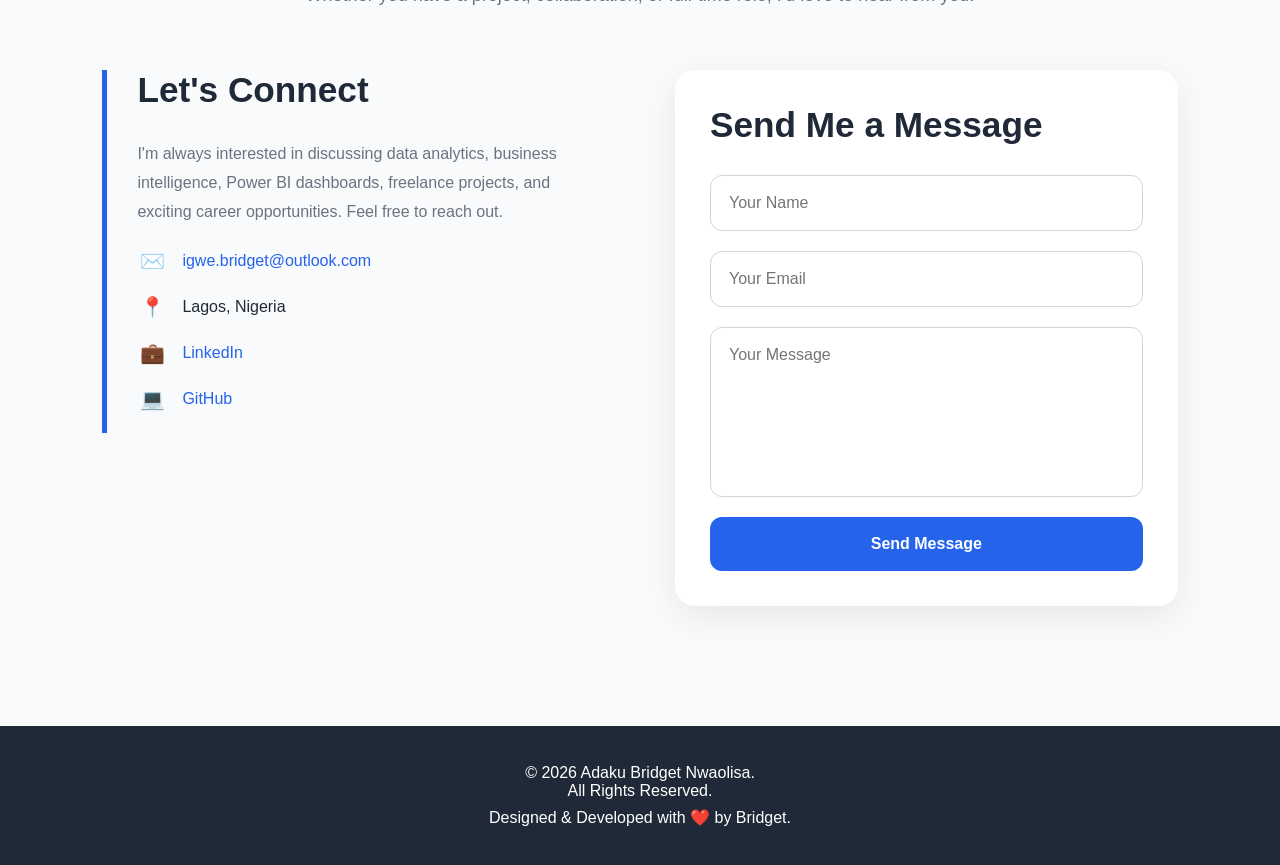
==== commit 1b3e7143: "Fix HTML structure and formatting issues" ====
--- a/index.html
+++ b/index.html
@@ -230,7 +230,7 @@
         A showcase of business intelligence dashboards and analytics solutions designed to solve real-world business problems.
     </p>
 
-    <!-- FEATURED PROJECT -->
+    <!-- FEATURED PROJECT 1 -->
 
     <div class="featured-project">
 
@@ -252,21 +252,16 @@
             </h3>
 
             <p>
-
                 Designed and developed a comprehensive Manufacturing Intelligence Dashboard using Power BI, DAX, SQL, Excel and Power Query.
 
                 The solution delivers real-time insights into production, sales, inventory, workforce performance and supply chain operations, enabling faster, data-driven business decisions.
-
             </p>
 
             <div class="project-tech">
 
                 <span>Power BI</span>
-
                 <span>DAX</span>
-
                 <span>SQL</span>
-
                 <span>Excel</span>
 
             </div>
@@ -287,7 +282,7 @@
 
     </div>
 
-        <!-- FEATURED PROJECT 2 -->
+    <!-- FEATURED PROJECT 2 -->
 
     <div class="featured-project">
 
@@ -330,6 +325,58 @@
                 </a>
 
                 <a href="projects/emperor-case-study/">
+                    Project Details
+                </a>
+
+            </div>
+
+        </div>
+
+    </div>
+
+    <!-- FEATURED PROJECT 3 -->
+
+    <div class="featured-project">
+
+        <div class="featured-image">
+
+            <img src="assets/project-images/wideworldimporters-dashboard.png"
+                 alt="Wide World Importers Dashboard">
+
+        </div>
+
+        <div class="featured-content">
+
+            <span class="project-category">
+                Business Intelligence
+            </span>
+
+            <h3>
+                Wide World Importers Business Intelligence & Advanced Analytics
+            </h3>
+
+            <p>
+                Designed and developed an end-to-end Business Intelligence and Advanced Analytics solution using SQL, Power BI, DAX, Excel and Power Query.
+
+                The project transforms Wide World Importers operational data into executive dashboards covering sales performance, customer analytics, supply chain, supplier analysis, profitability, forecasting, financial reporting, warehouse operations and strategic business recommendations.
+            </p>
+
+            <div class="project-tech">
+
+                <span>Power BI</span>
+                <span>SQL</span>
+                <span>DAX</span>
+                <span>Power Query</span>
+
+            </div>
+
+            <div class="project-buttons">
+
+                <a href="projects/wideworldimporters-dashboard/">
+                    View Dashboard
+                </a>
+
+                <a href="projects/wideworldimporters-case-study/">
                     Project Details
                 </a>
 
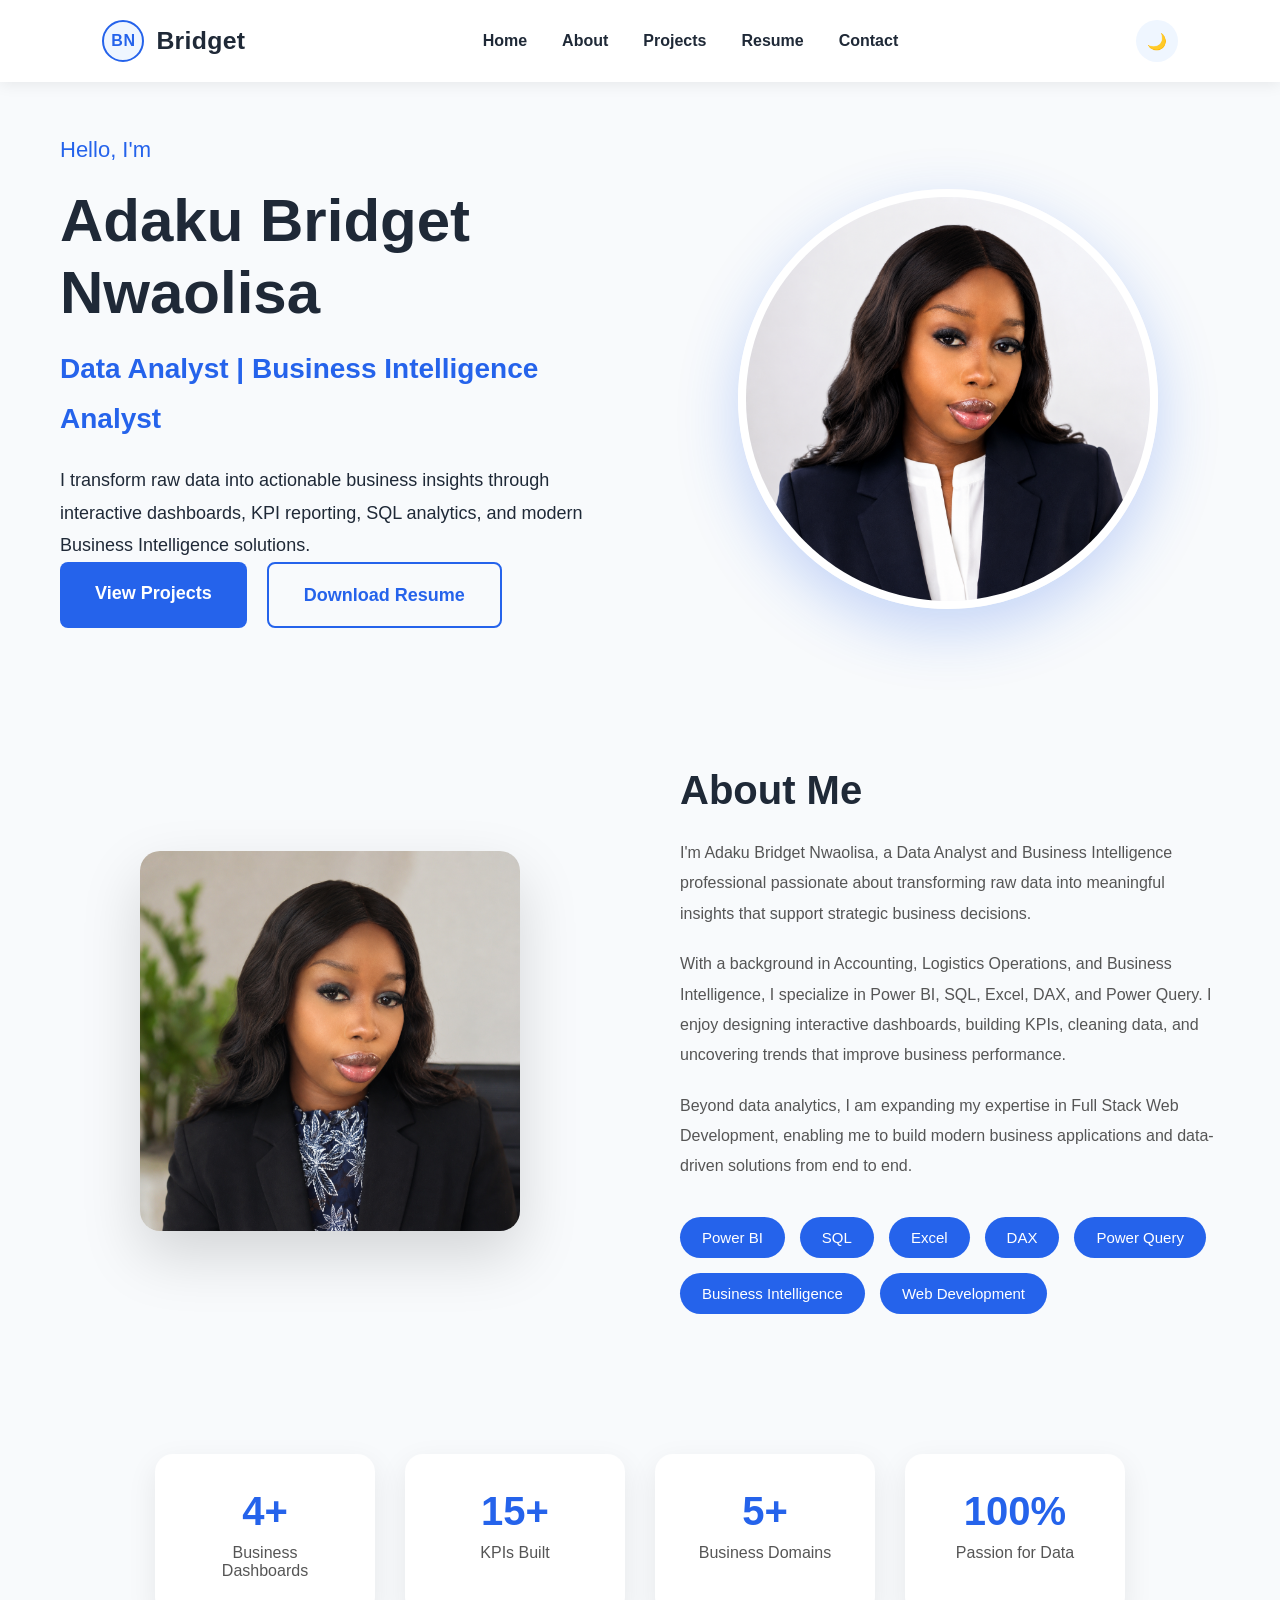
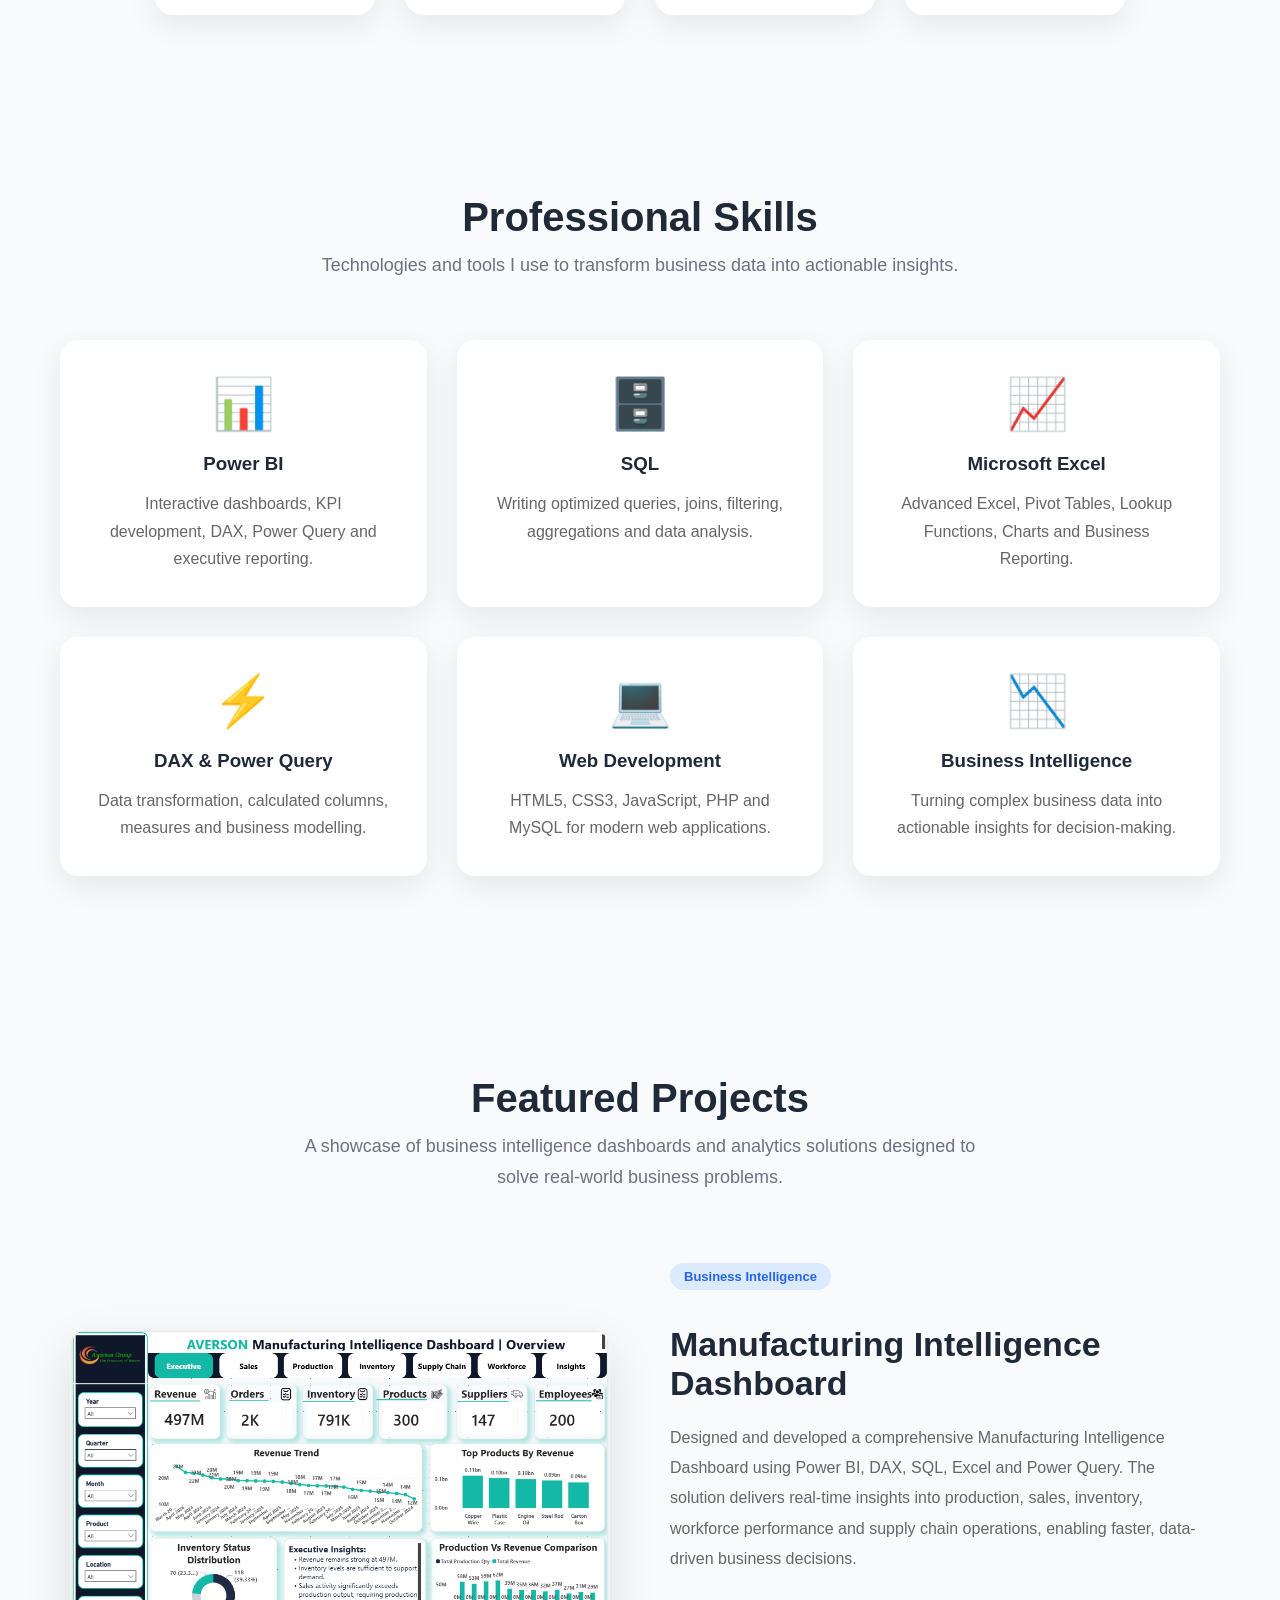
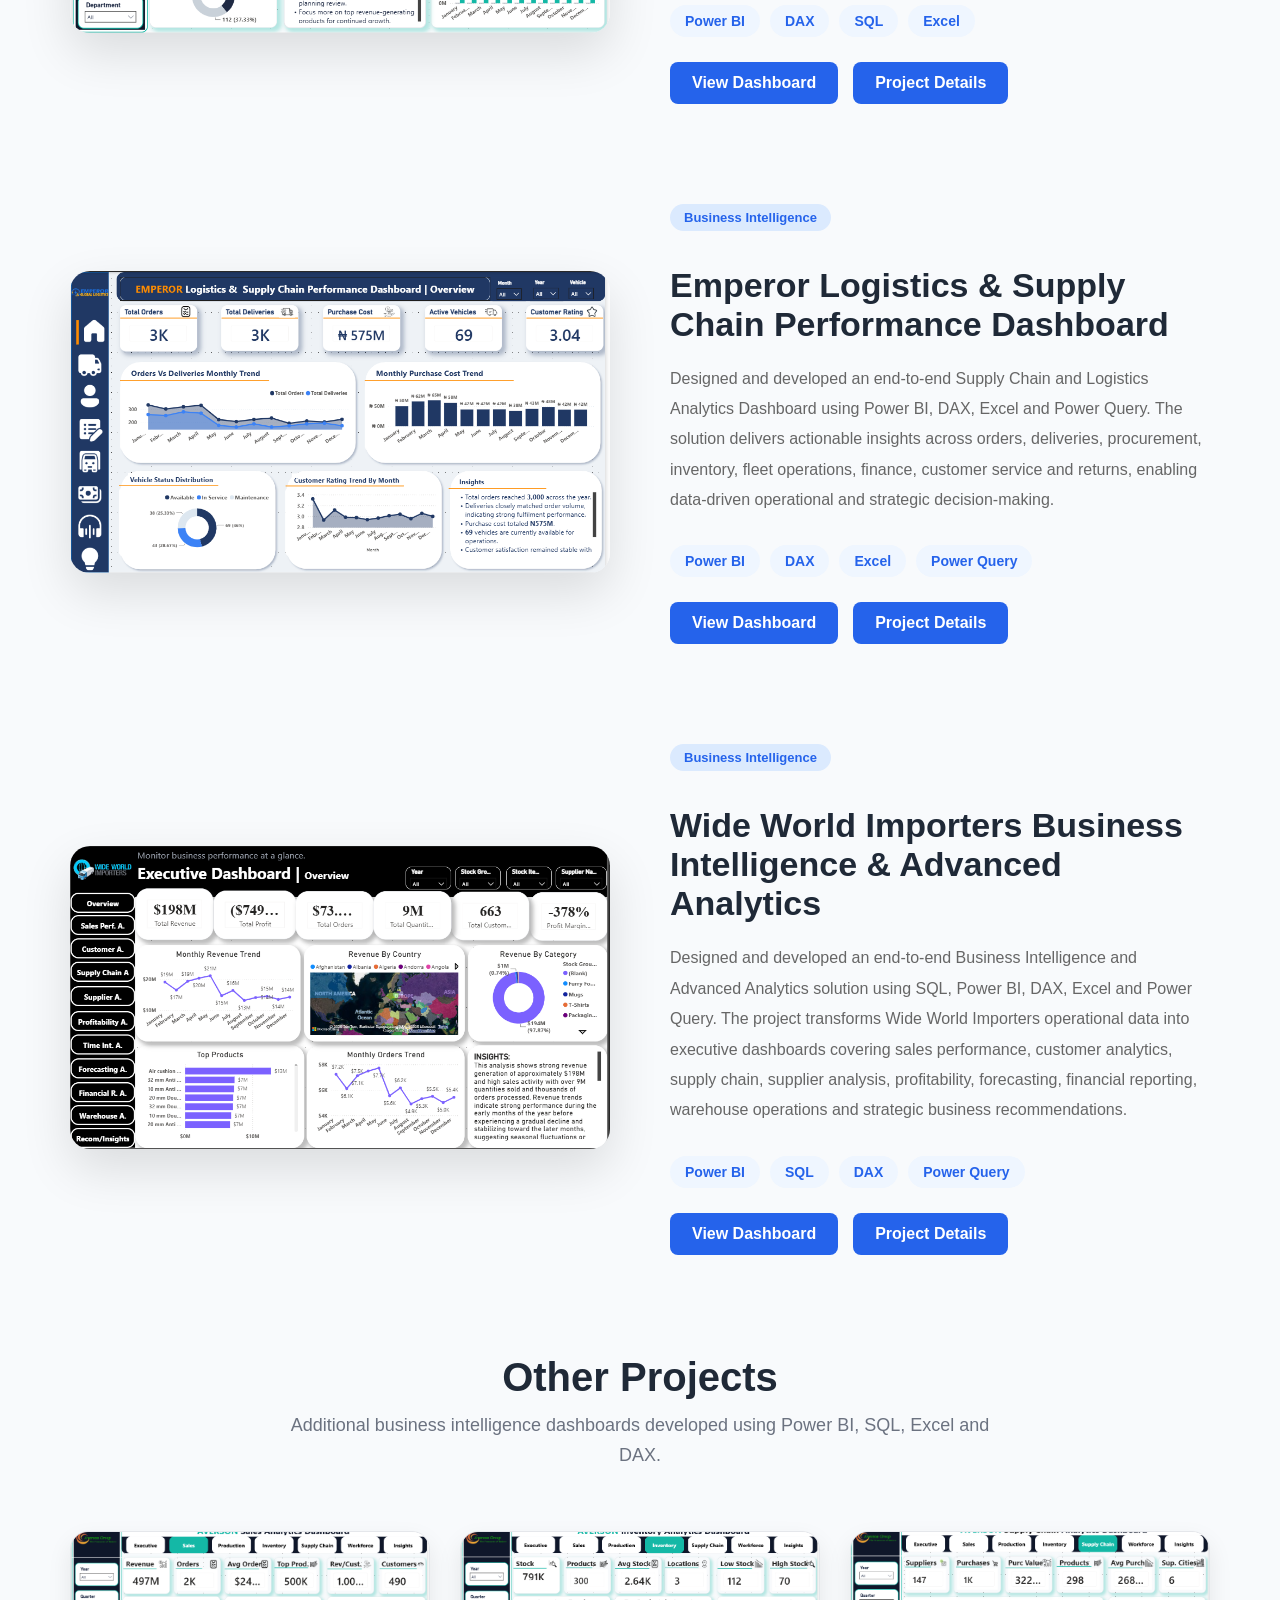
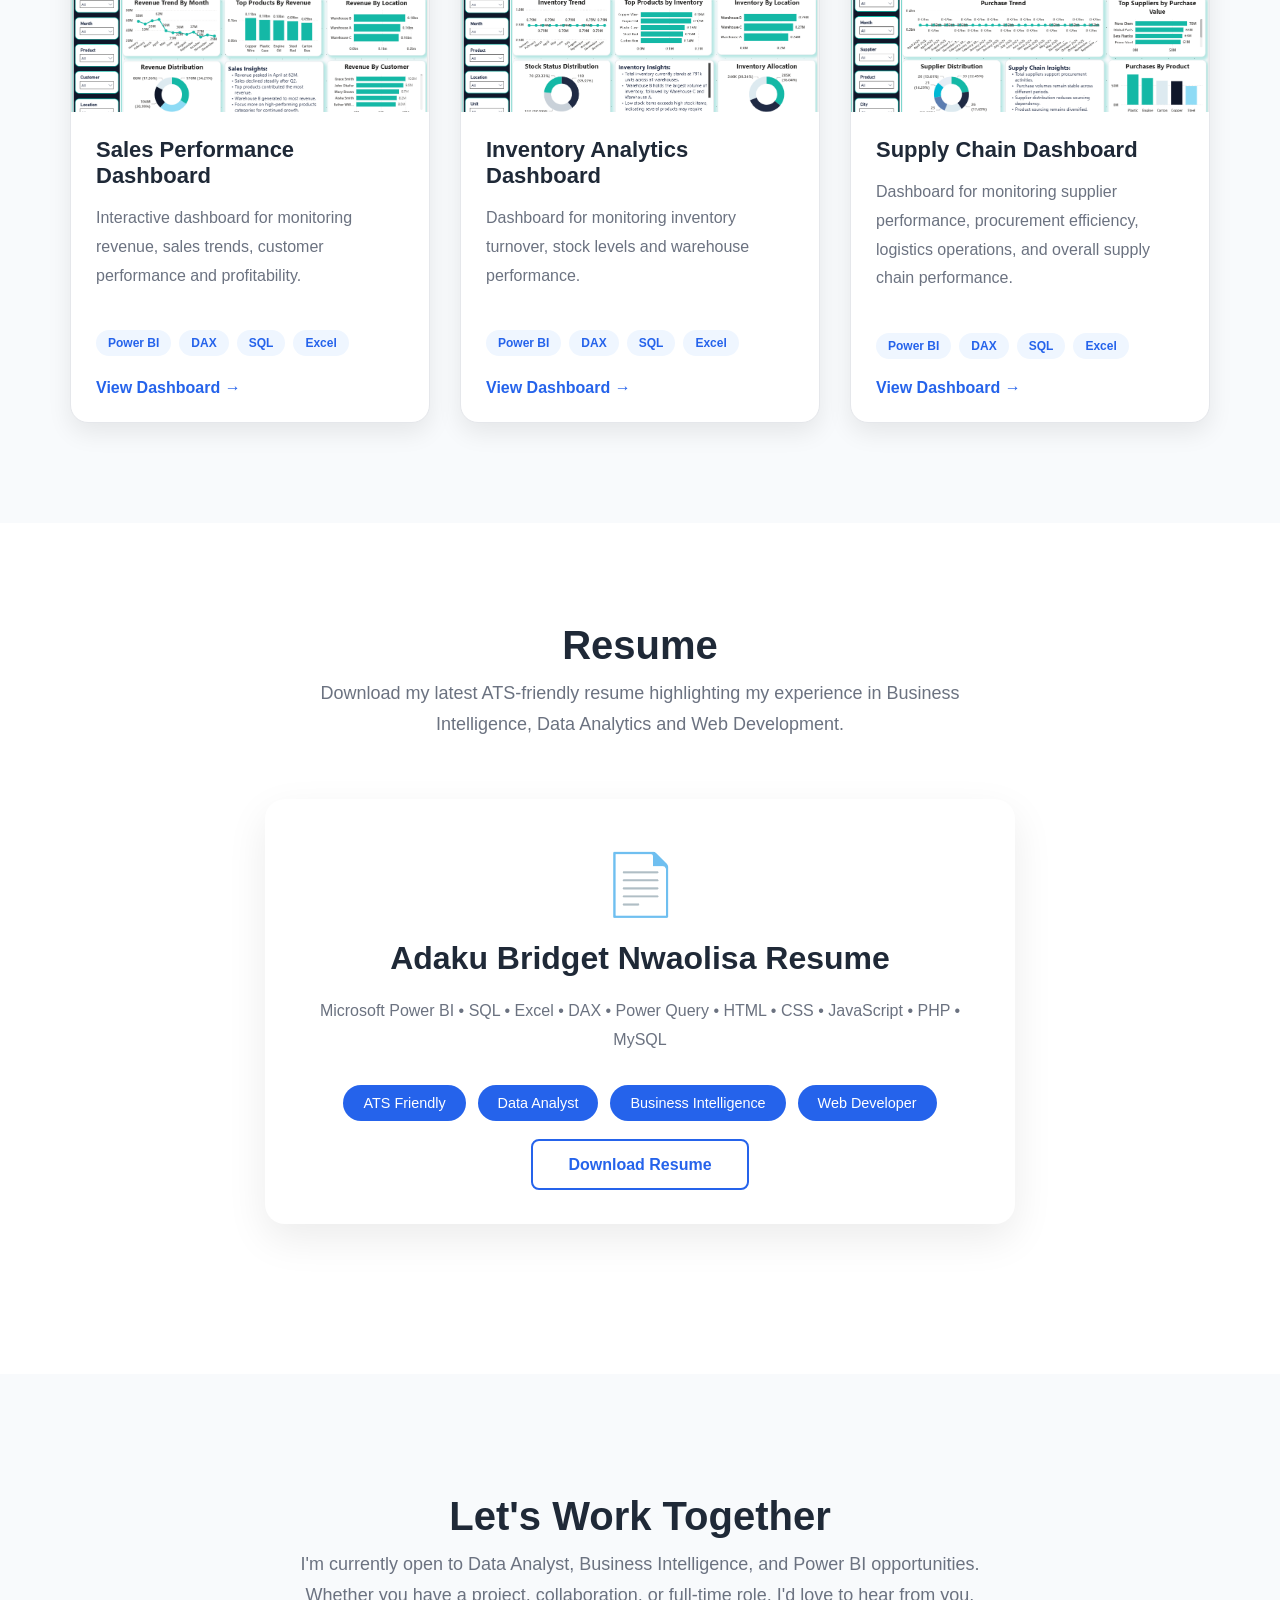
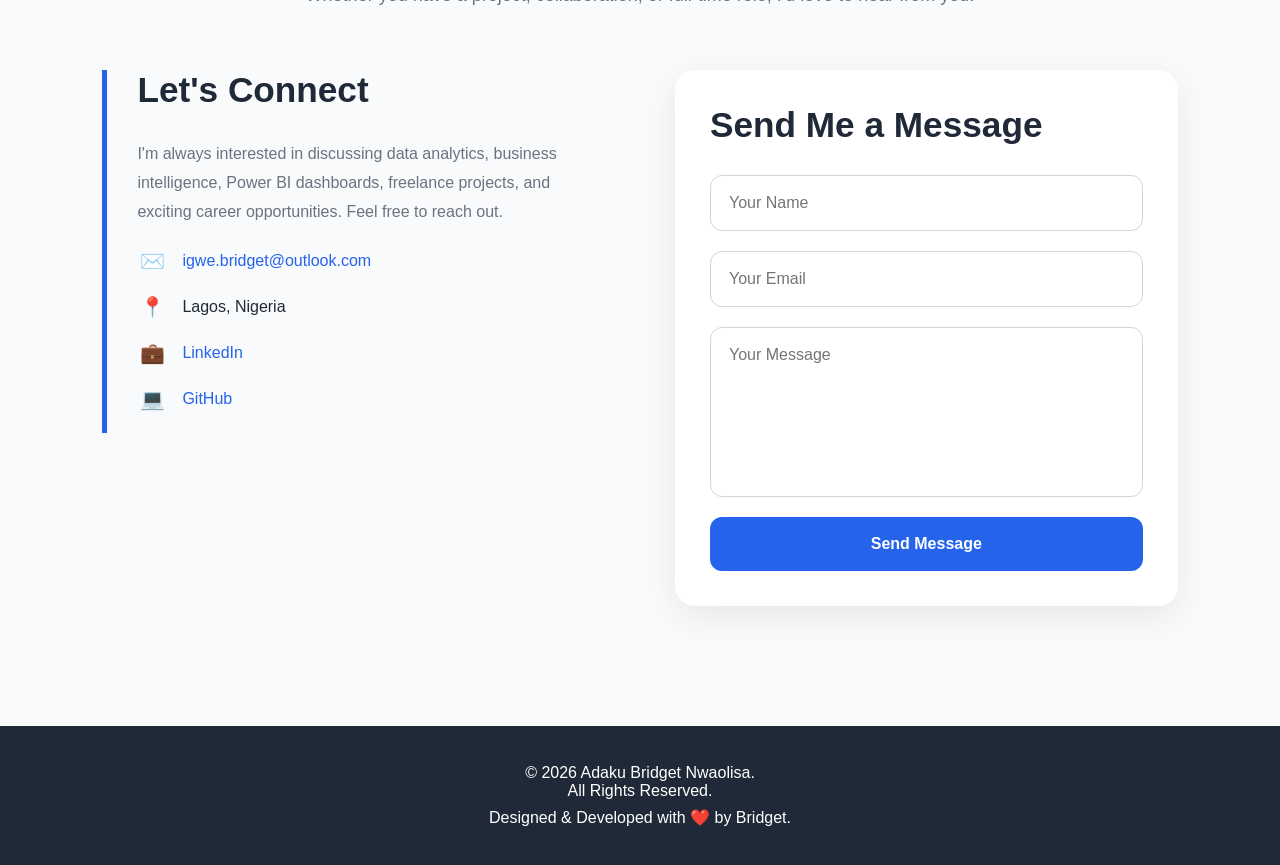
==== commit b7dc6561: "Fix HTML encoding issues in index.html" ====
--- a/index.html
+++ b/index.html
@@ -340,7 +340,7 @@
 
         <div class="featured-image">
 
-            <img src="assets/project-images/wideworldimporters-dashboard.png"
+            <img src="assets/project-images/wideworldimporters-dashboard.PNG"
                  alt="Wide World Importers Dashboard">
 
         </div>
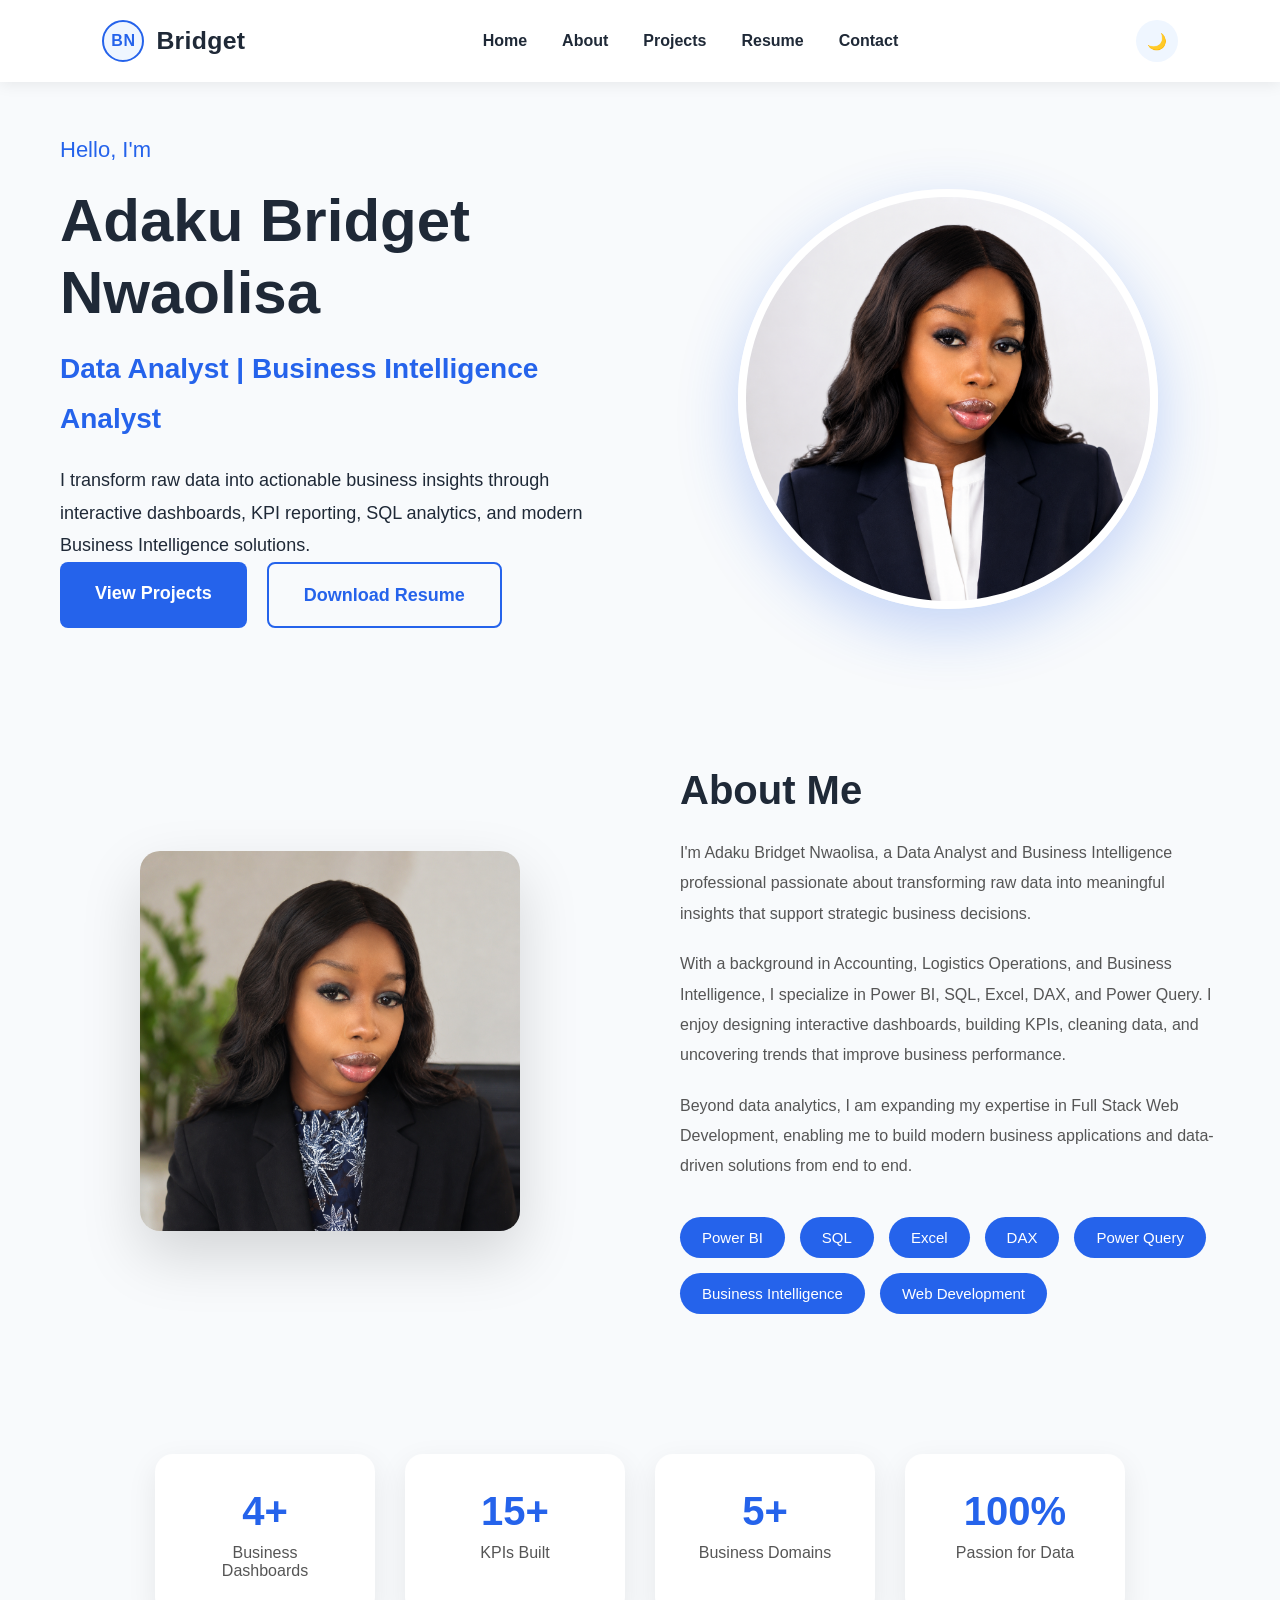
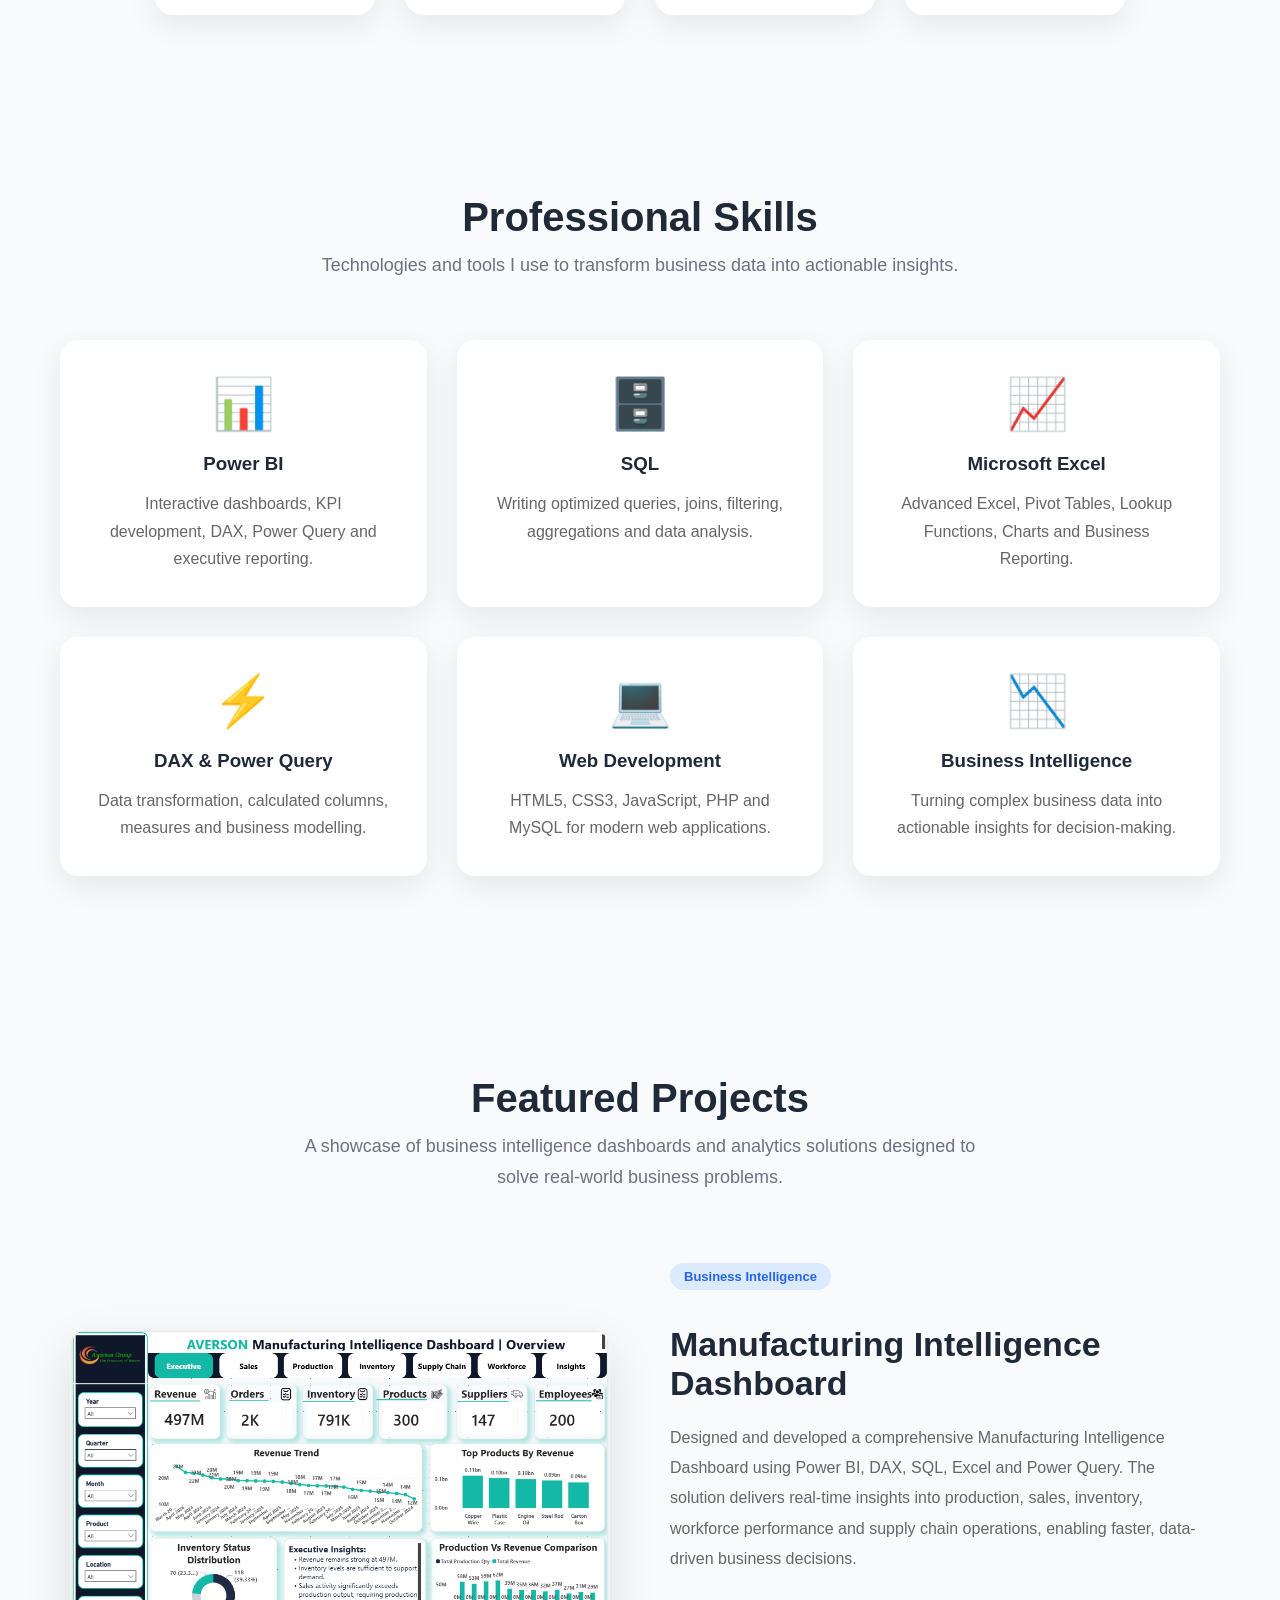
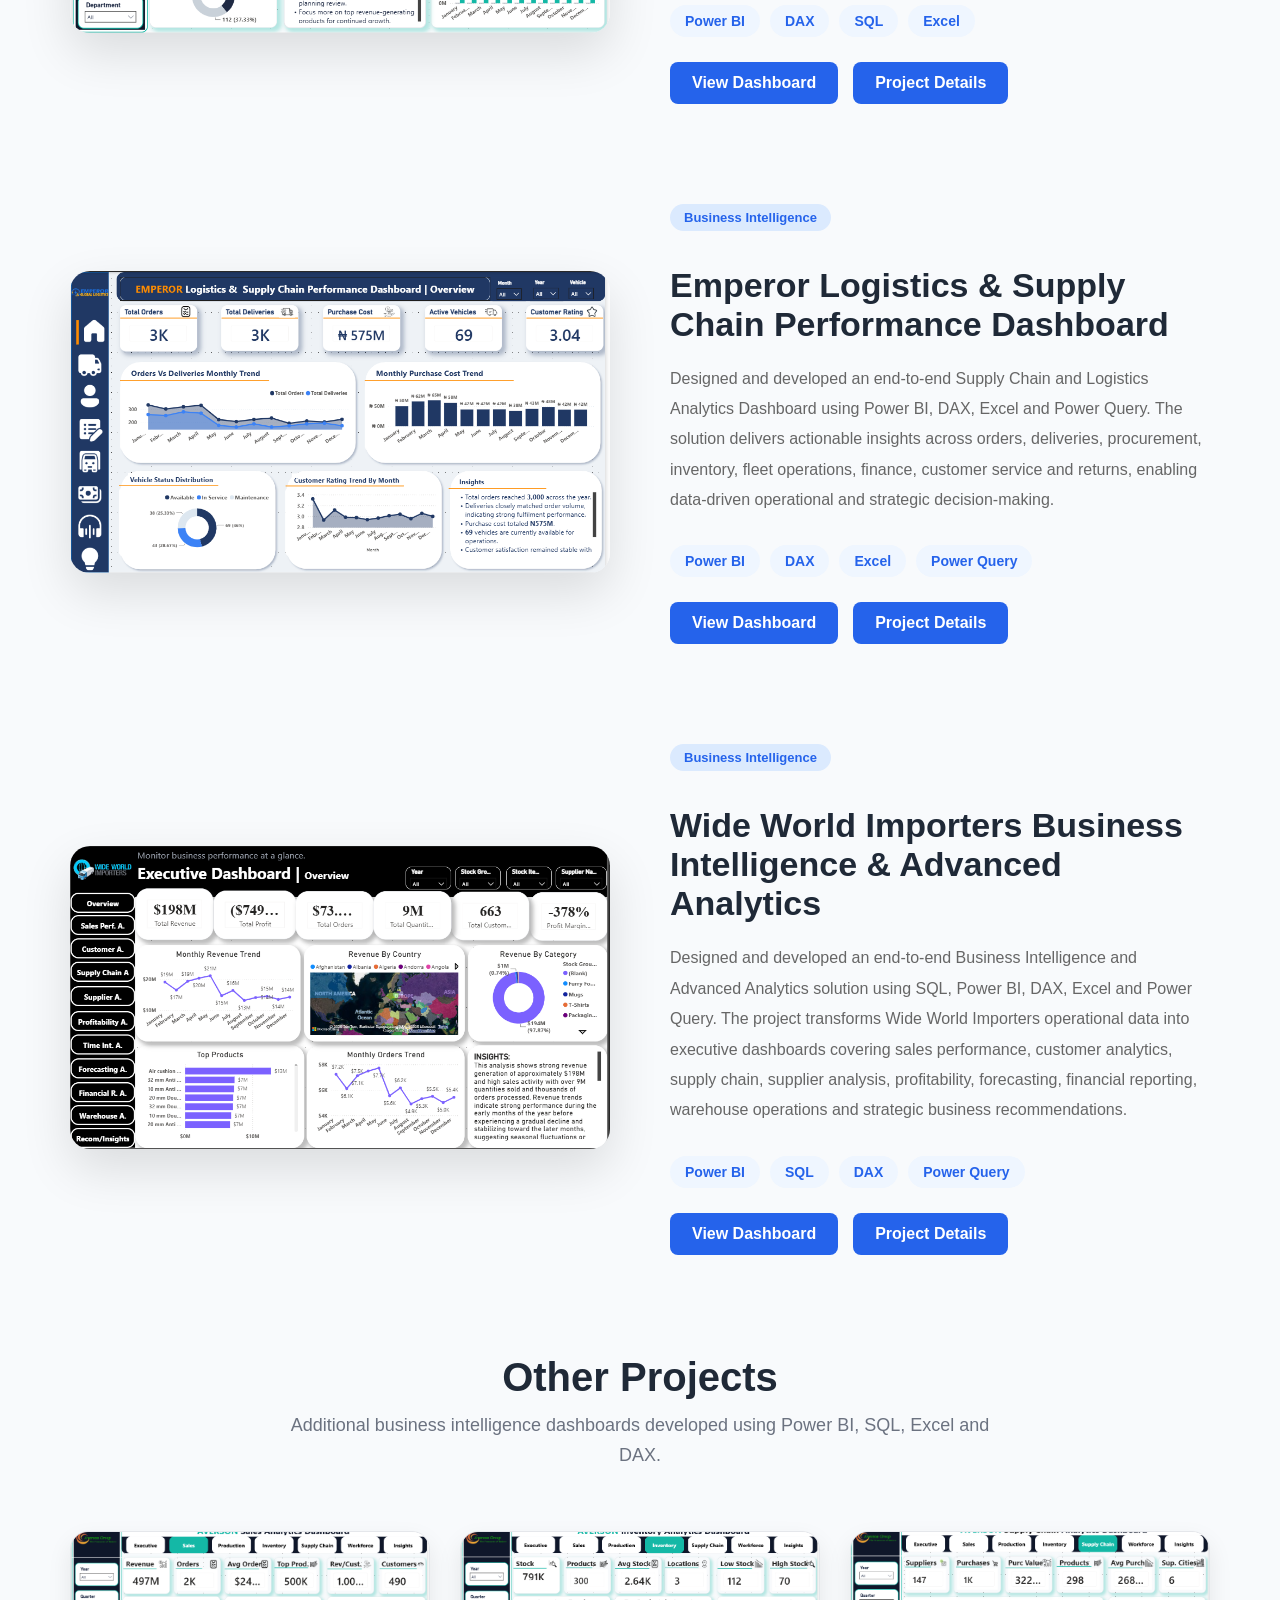
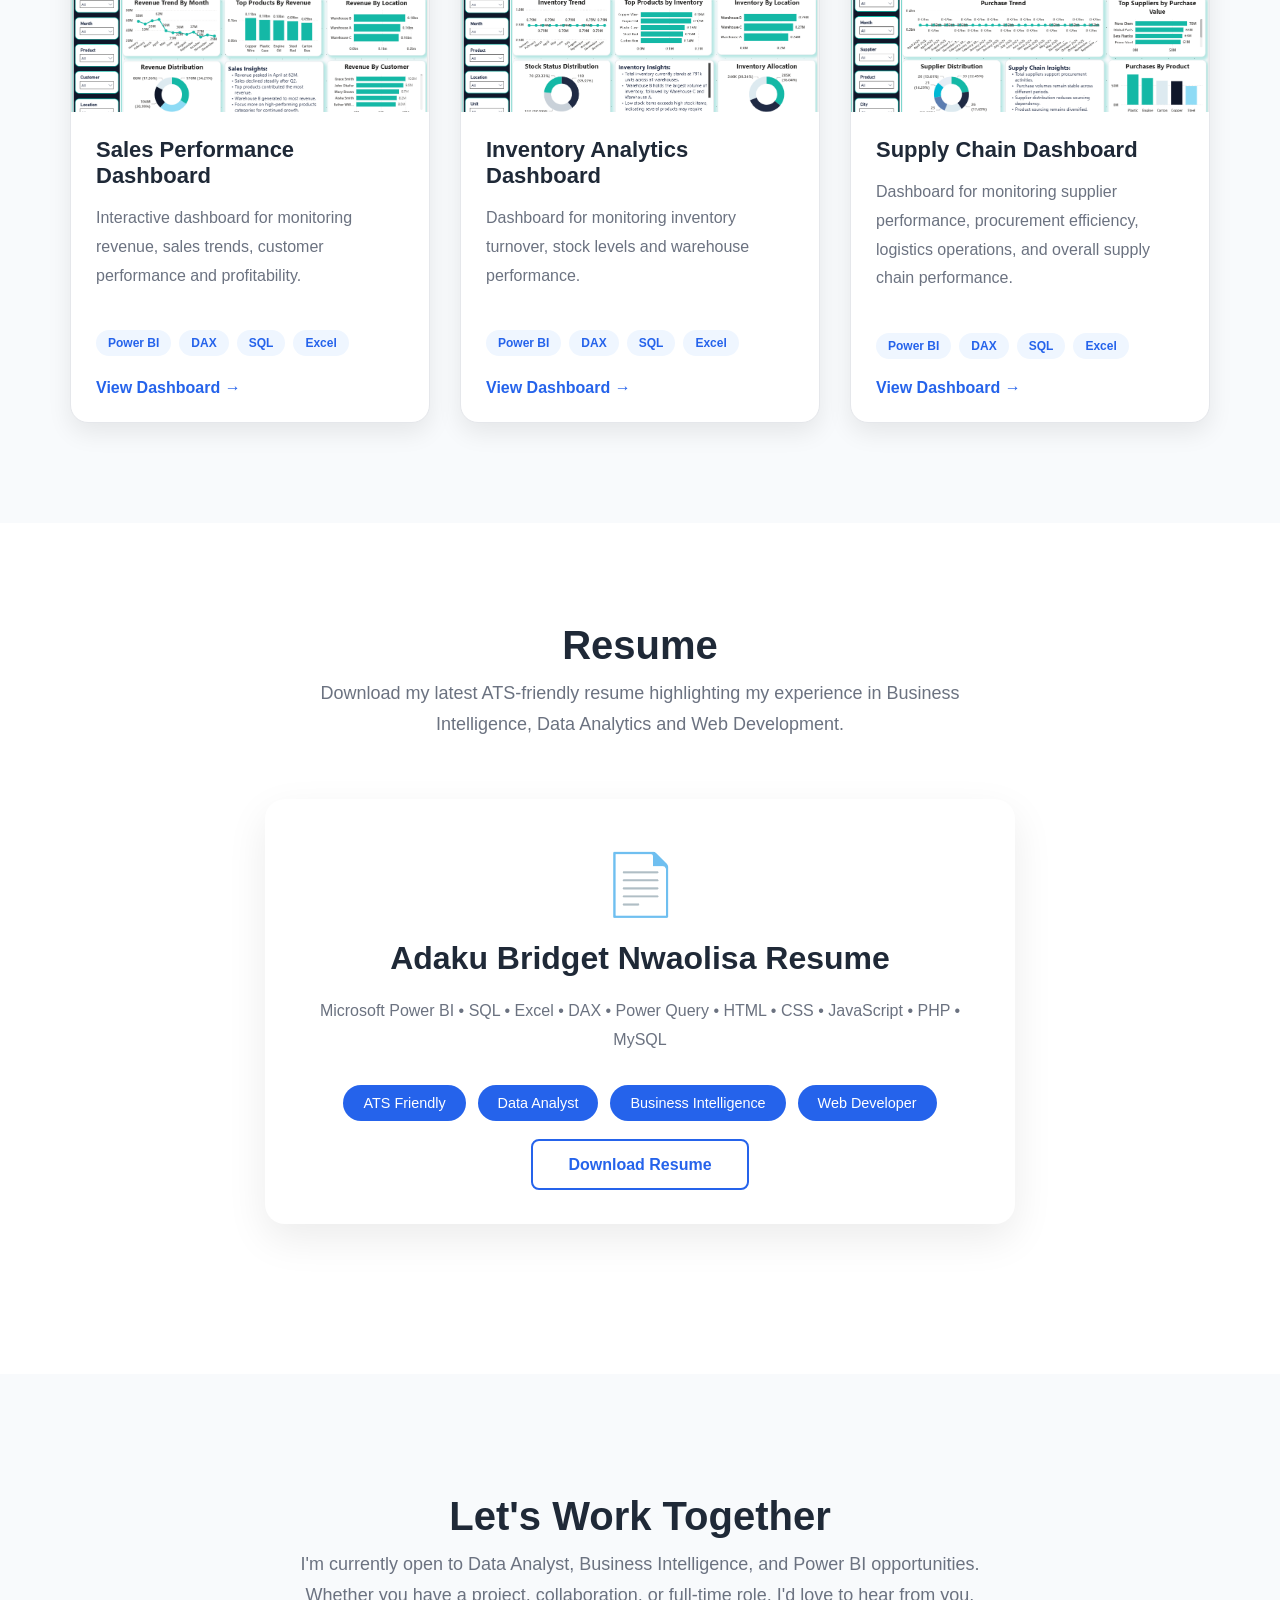
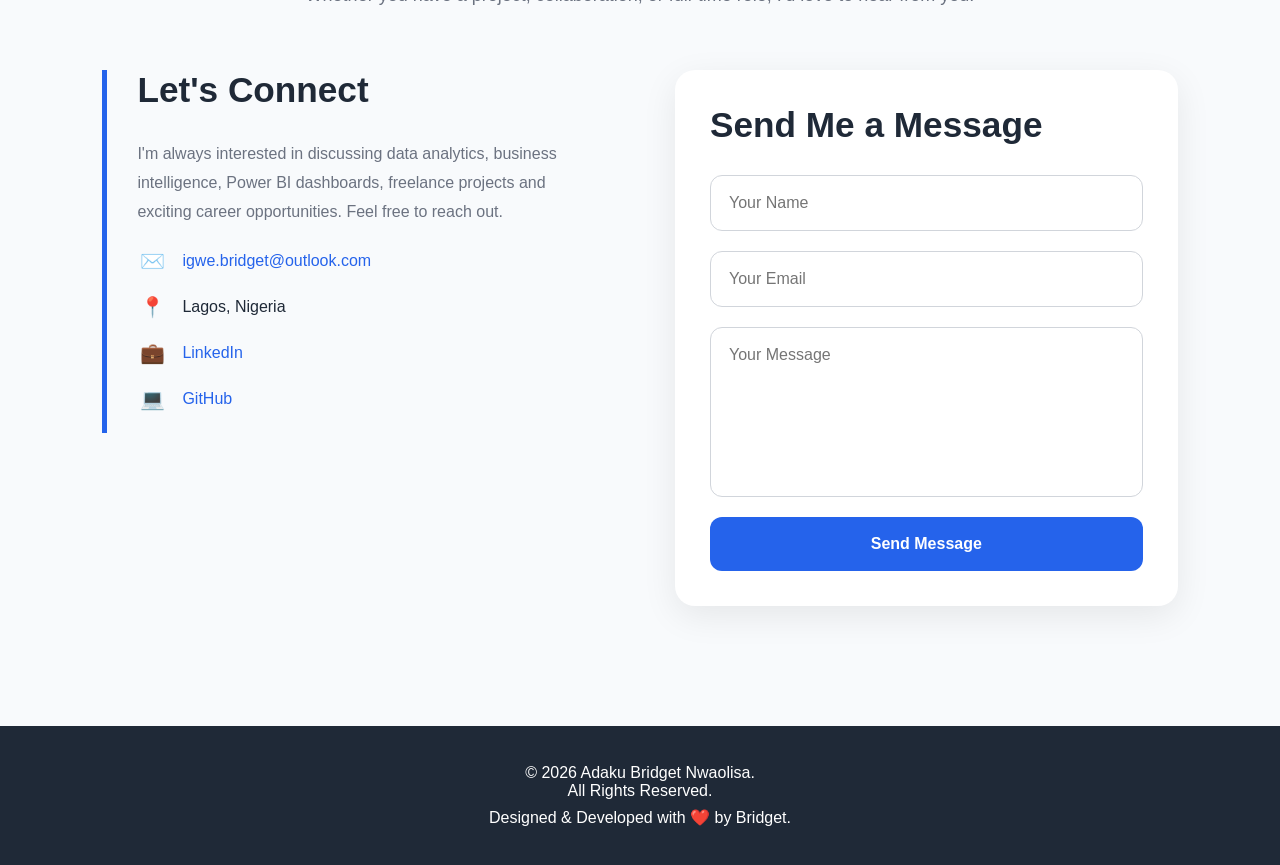
==== commit bcb4cb80: "Restore index.html with original content" ====
--- a/index.html
+++ b/index.html
@@ -572,7 +572,7 @@
                 <h3>Let's Connect</h3>
 
                 <p class="contact-text">
-                   I'm always interested in discussing data analytics, business intelligence, Power BI dashboards, freelance projects, and exciting career opportunities. Feel free to reach out.
+                   I'm always interested in discussing data analytics, business intelligence, Power BI dashboards, freelance projects and exciting career opportunities. Feel free to reach out.
                 </p>
 
                 <p><span class="contact-icon">✉️</span>
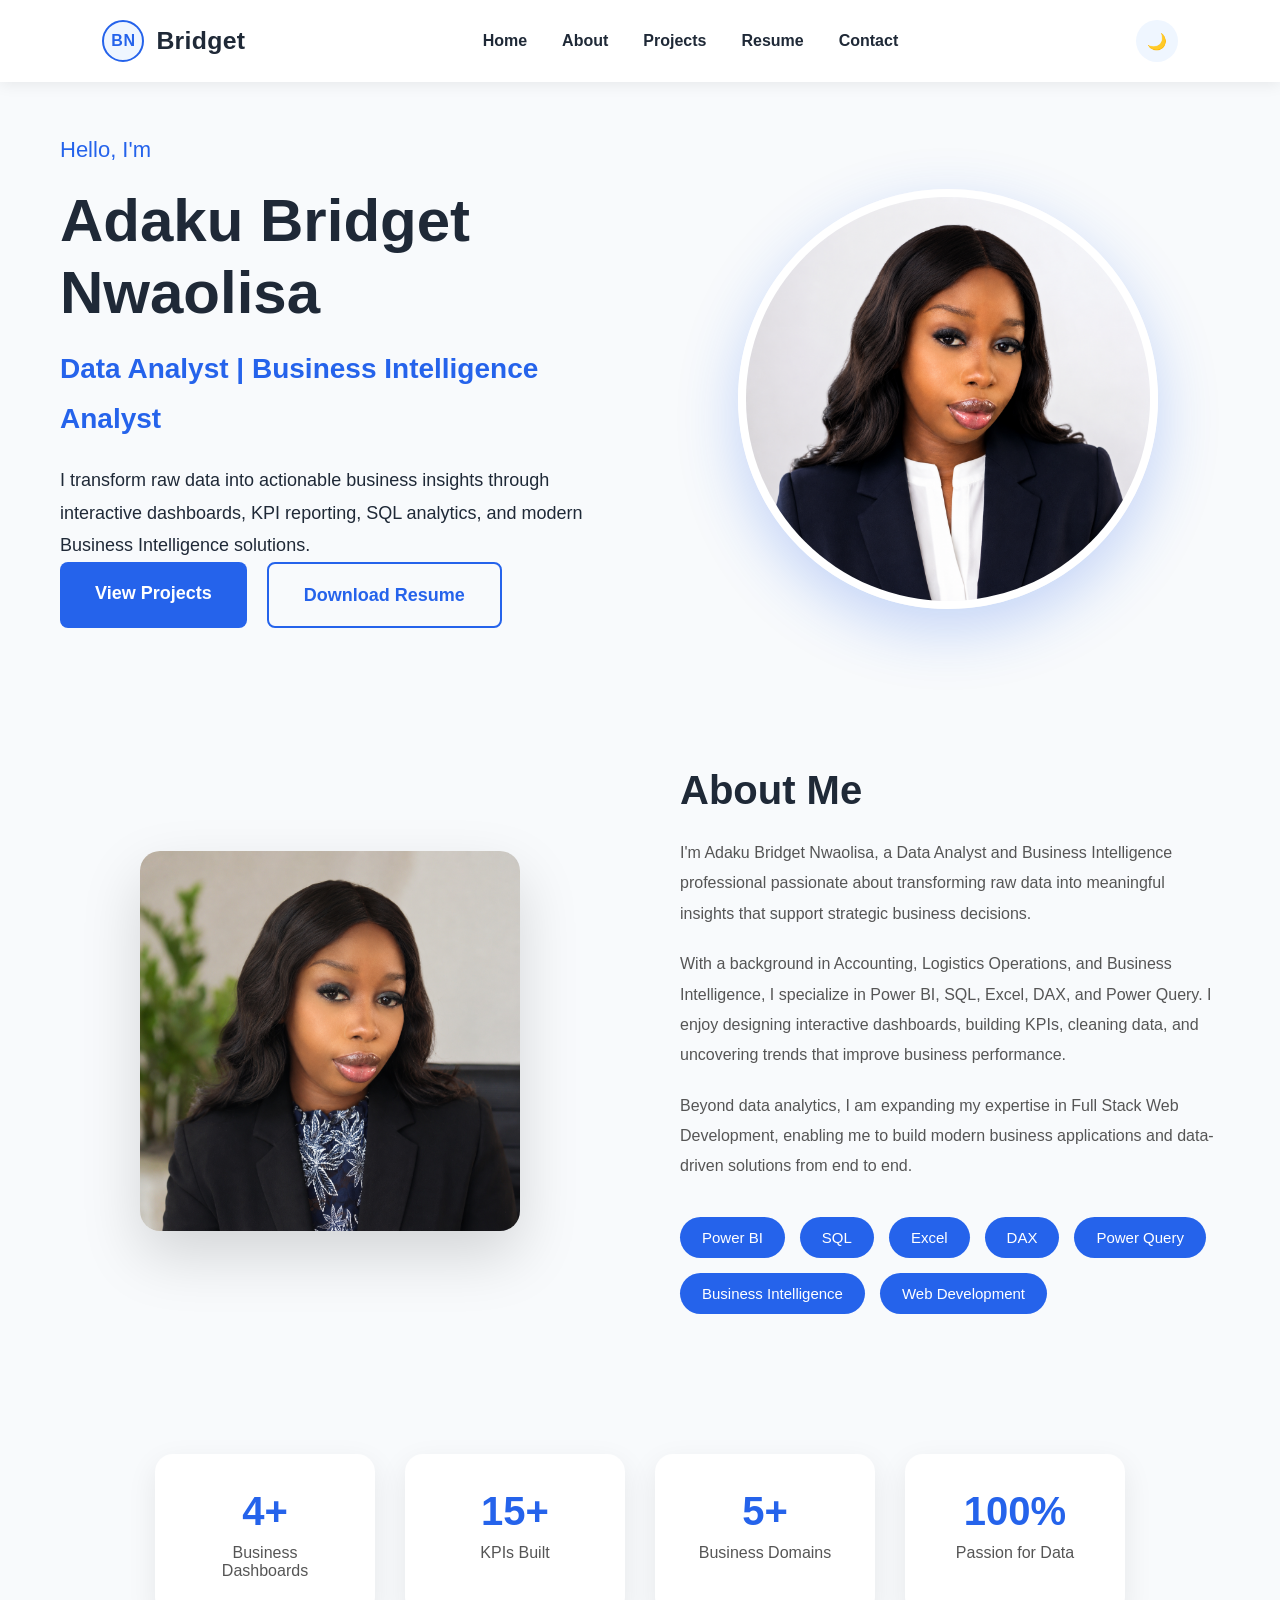
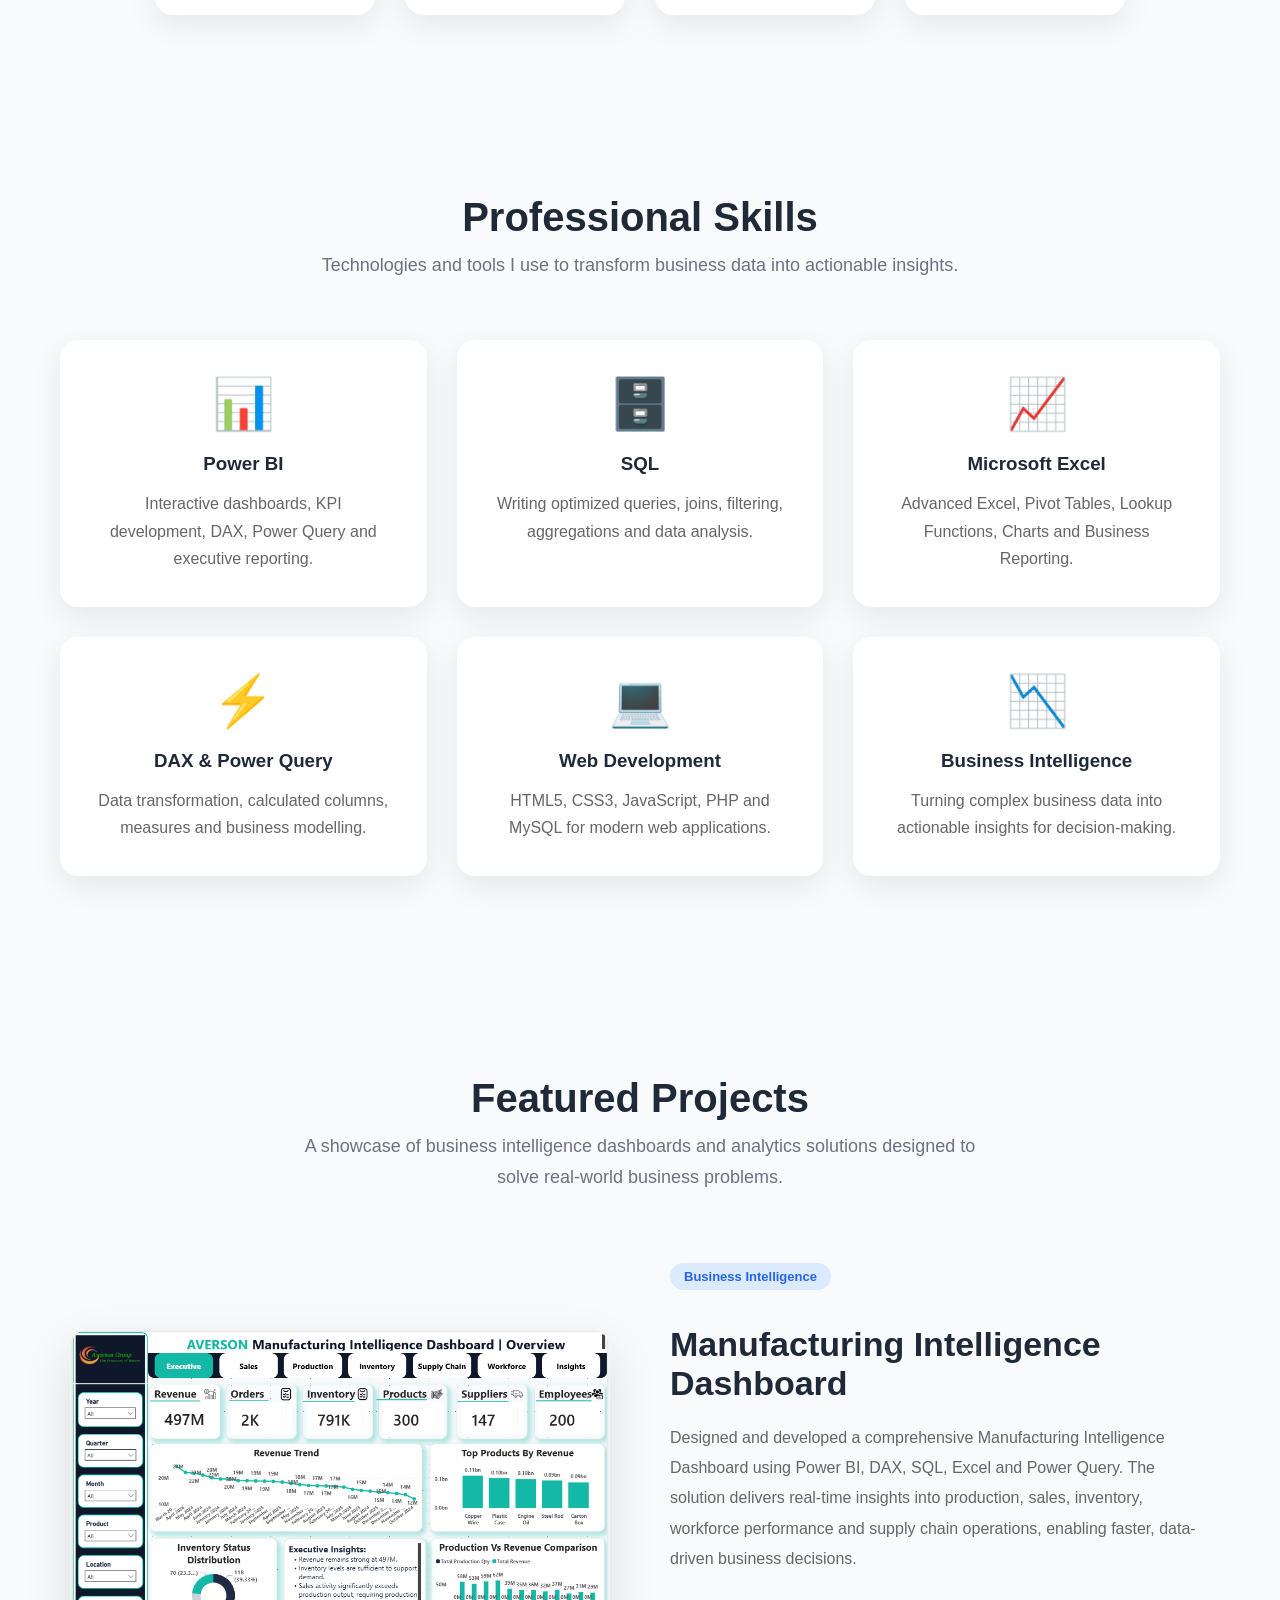
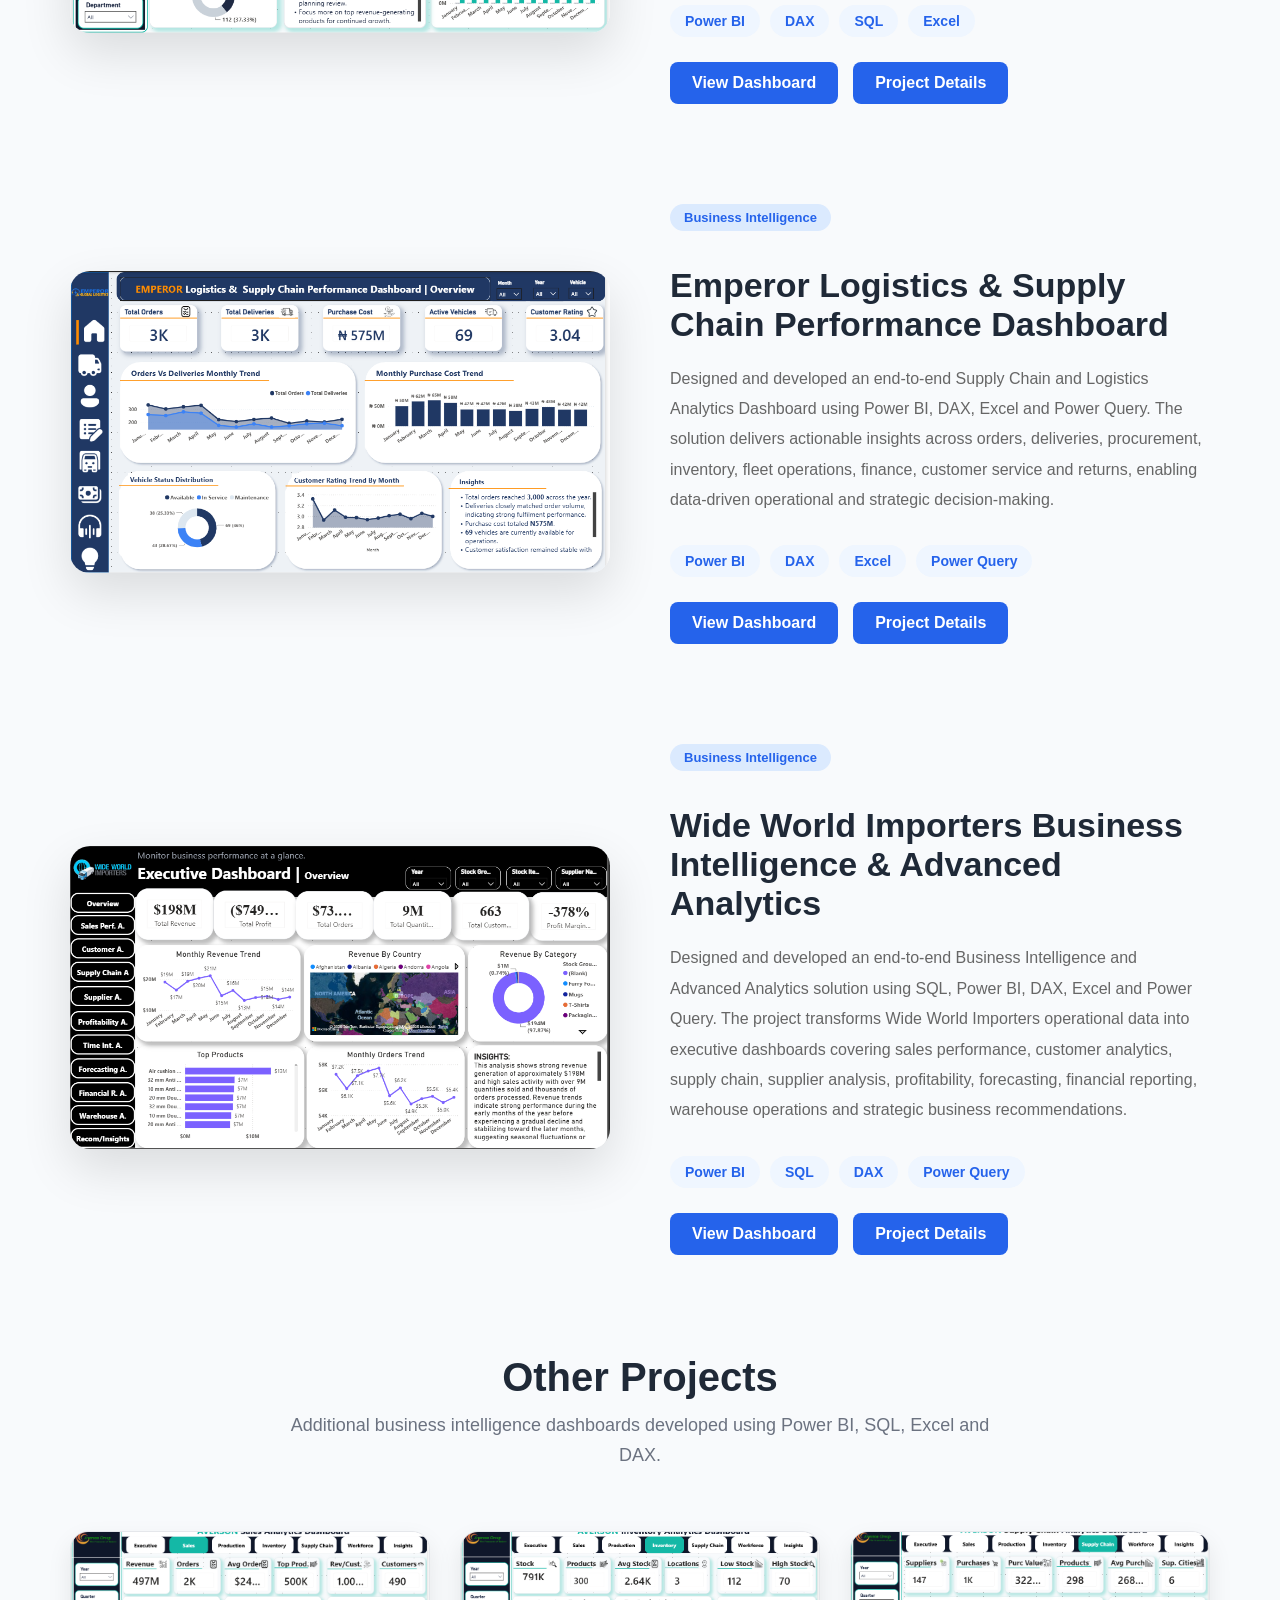
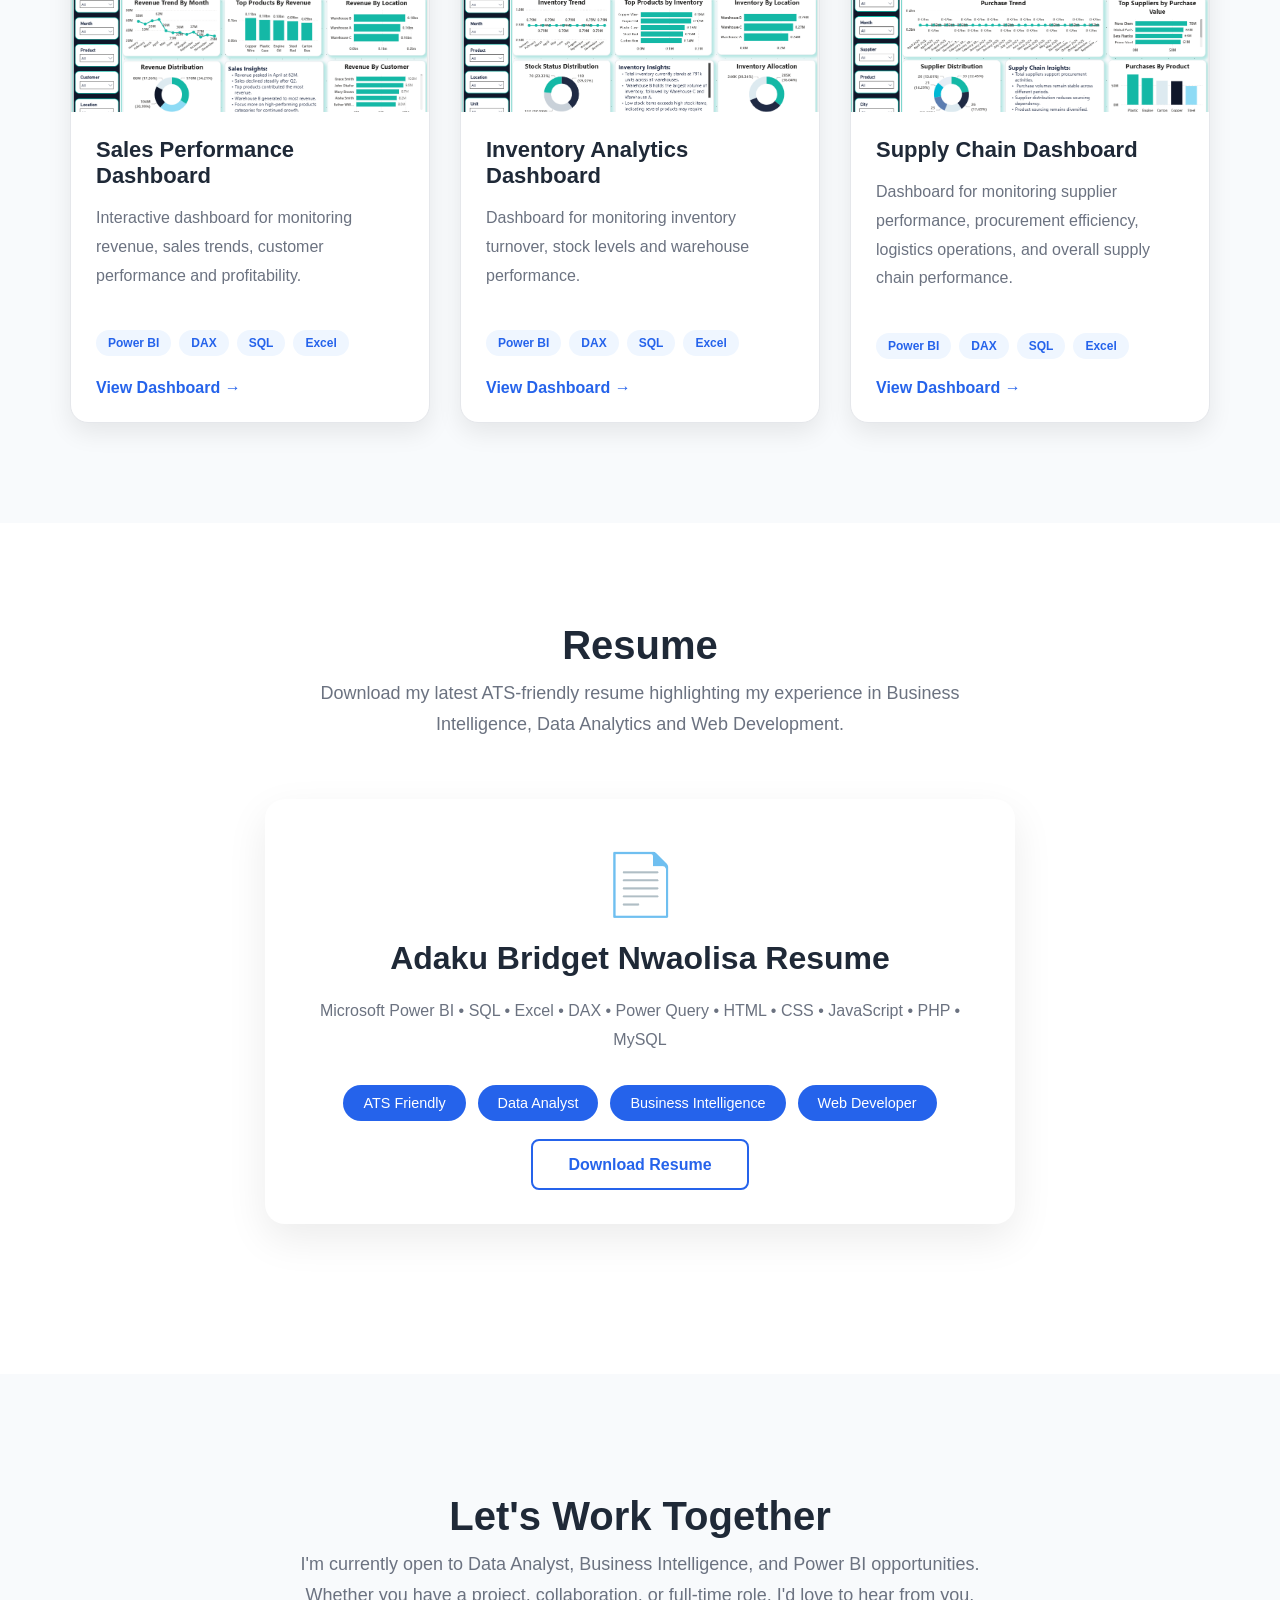
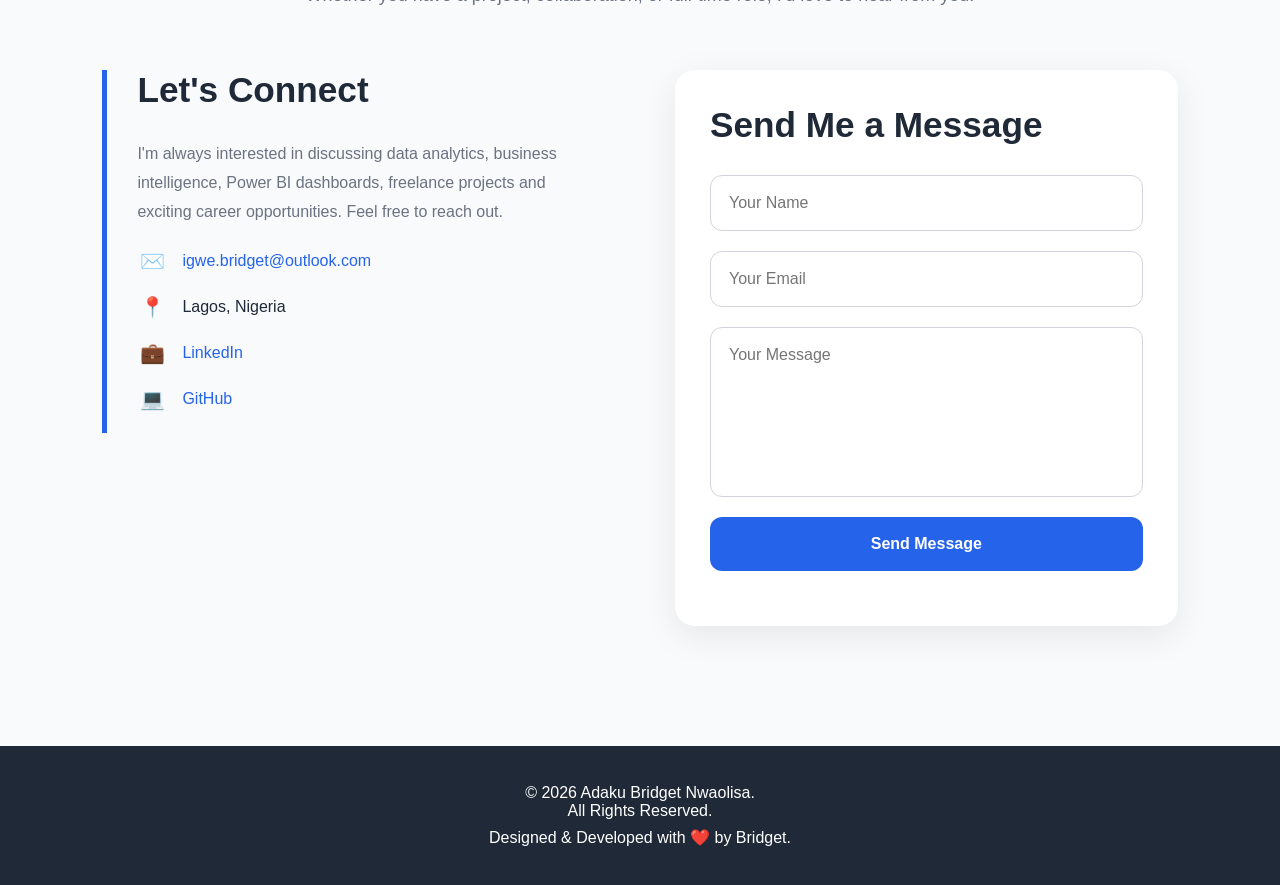
==== commit 49ec5d34: "Refactor index.html structure and content" ====
--- a/index.html
+++ b/index.html
@@ -602,13 +602,10 @@
 
                 <form class="contact-form"
                      action="https://formspree.io/f/xnjkoepr"
-                     method="POST">
+                     method="POST"
+                     id="contactForm">
 
                        <h3>Send Me a Message</h3>
-
-                    <input type="hidden"
-                      name="_next"
-                       value="https://briggiee.github.io/averson-manufacturing-intelligence-analytics/#contact">
 
                     <input
                         type="text"
@@ -632,6 +629,8 @@
                        Send Message
                     </button>
 
+                    <p class="form-status" id="formStatus"></p>
+
                 </form>
 
         </div>
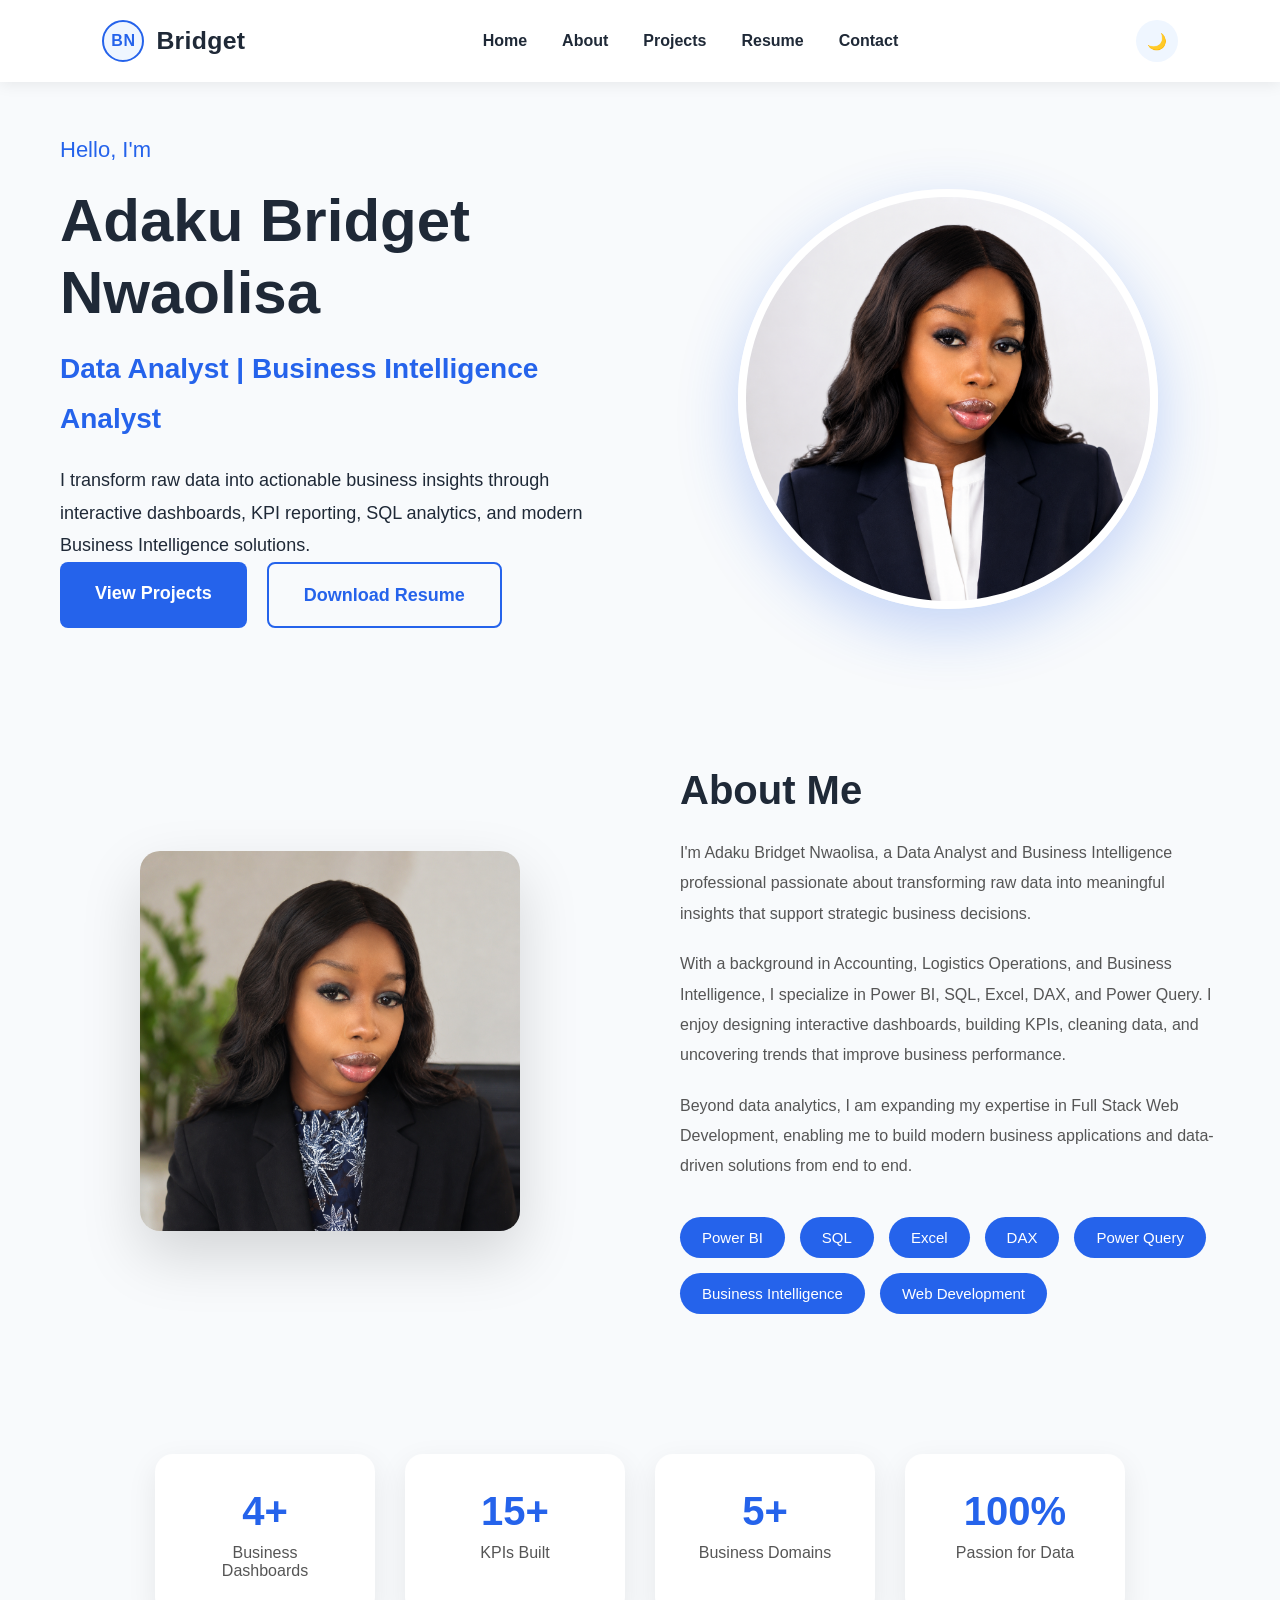
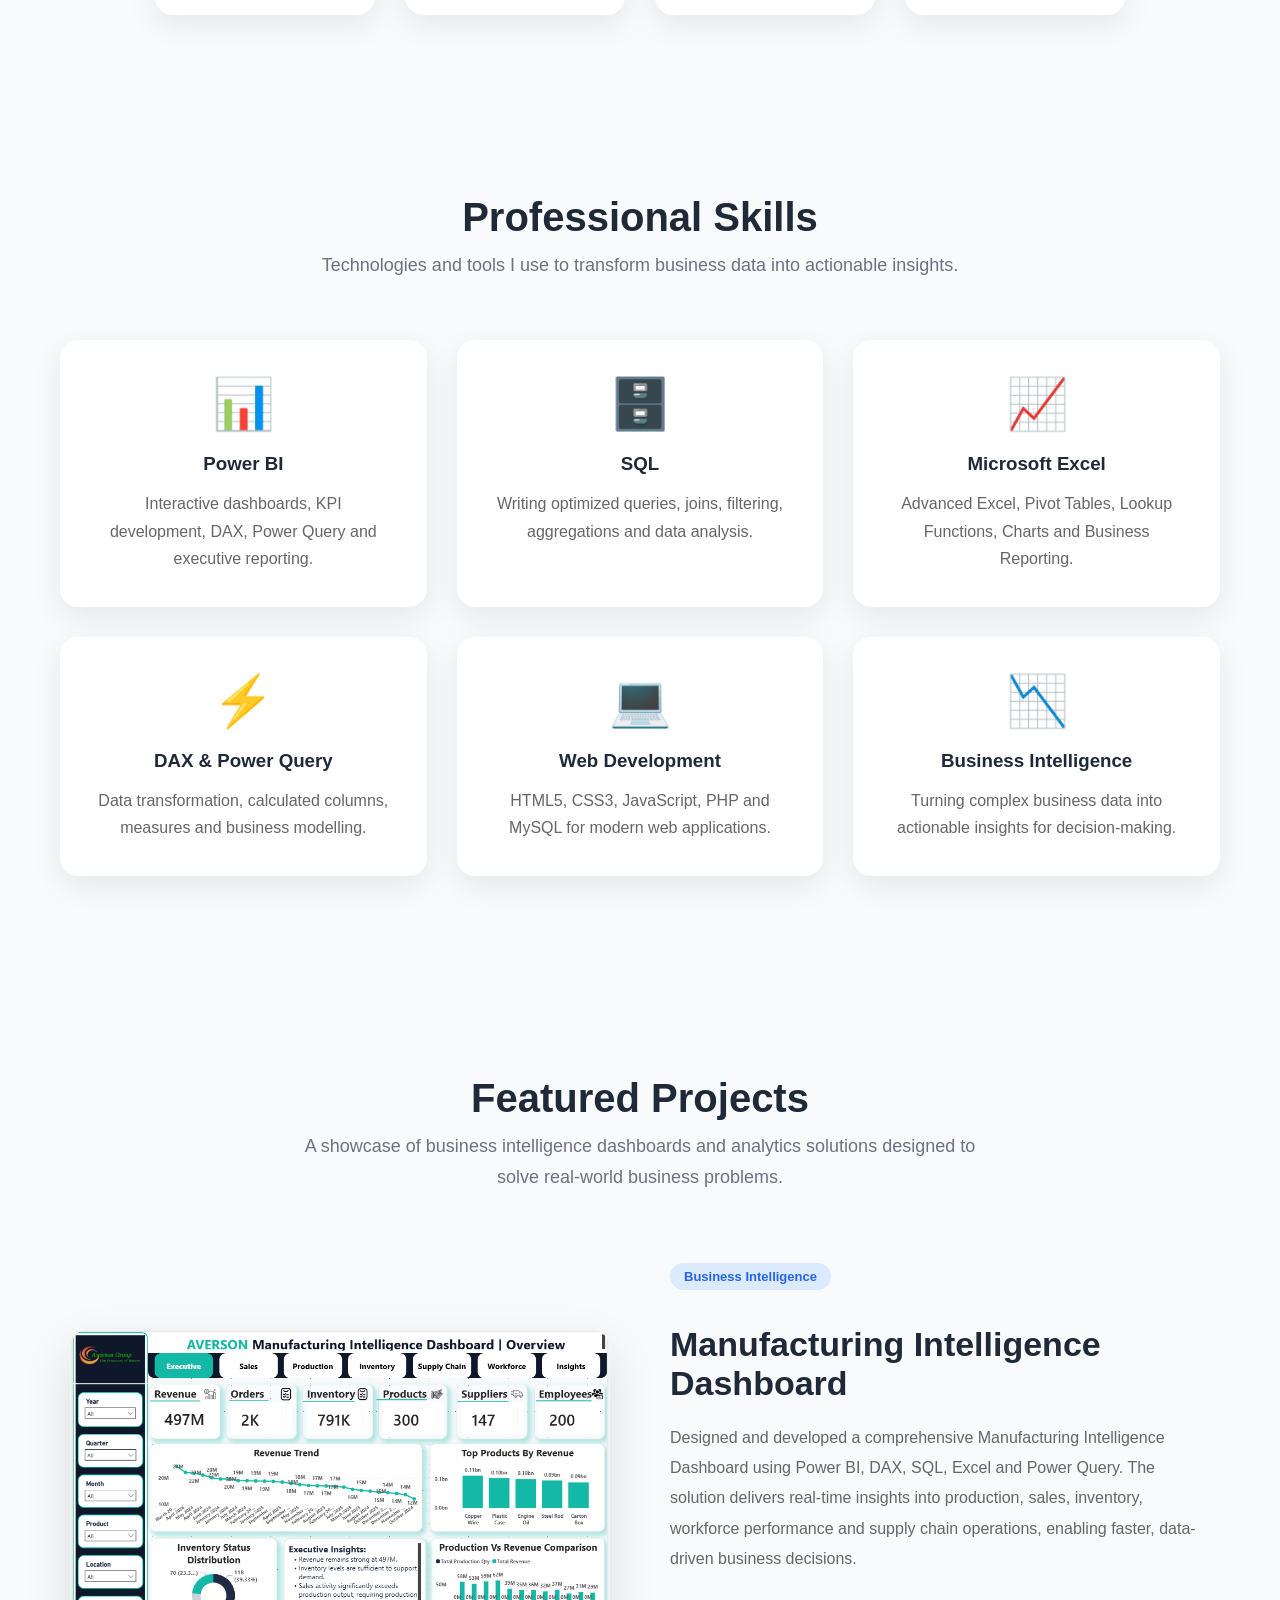
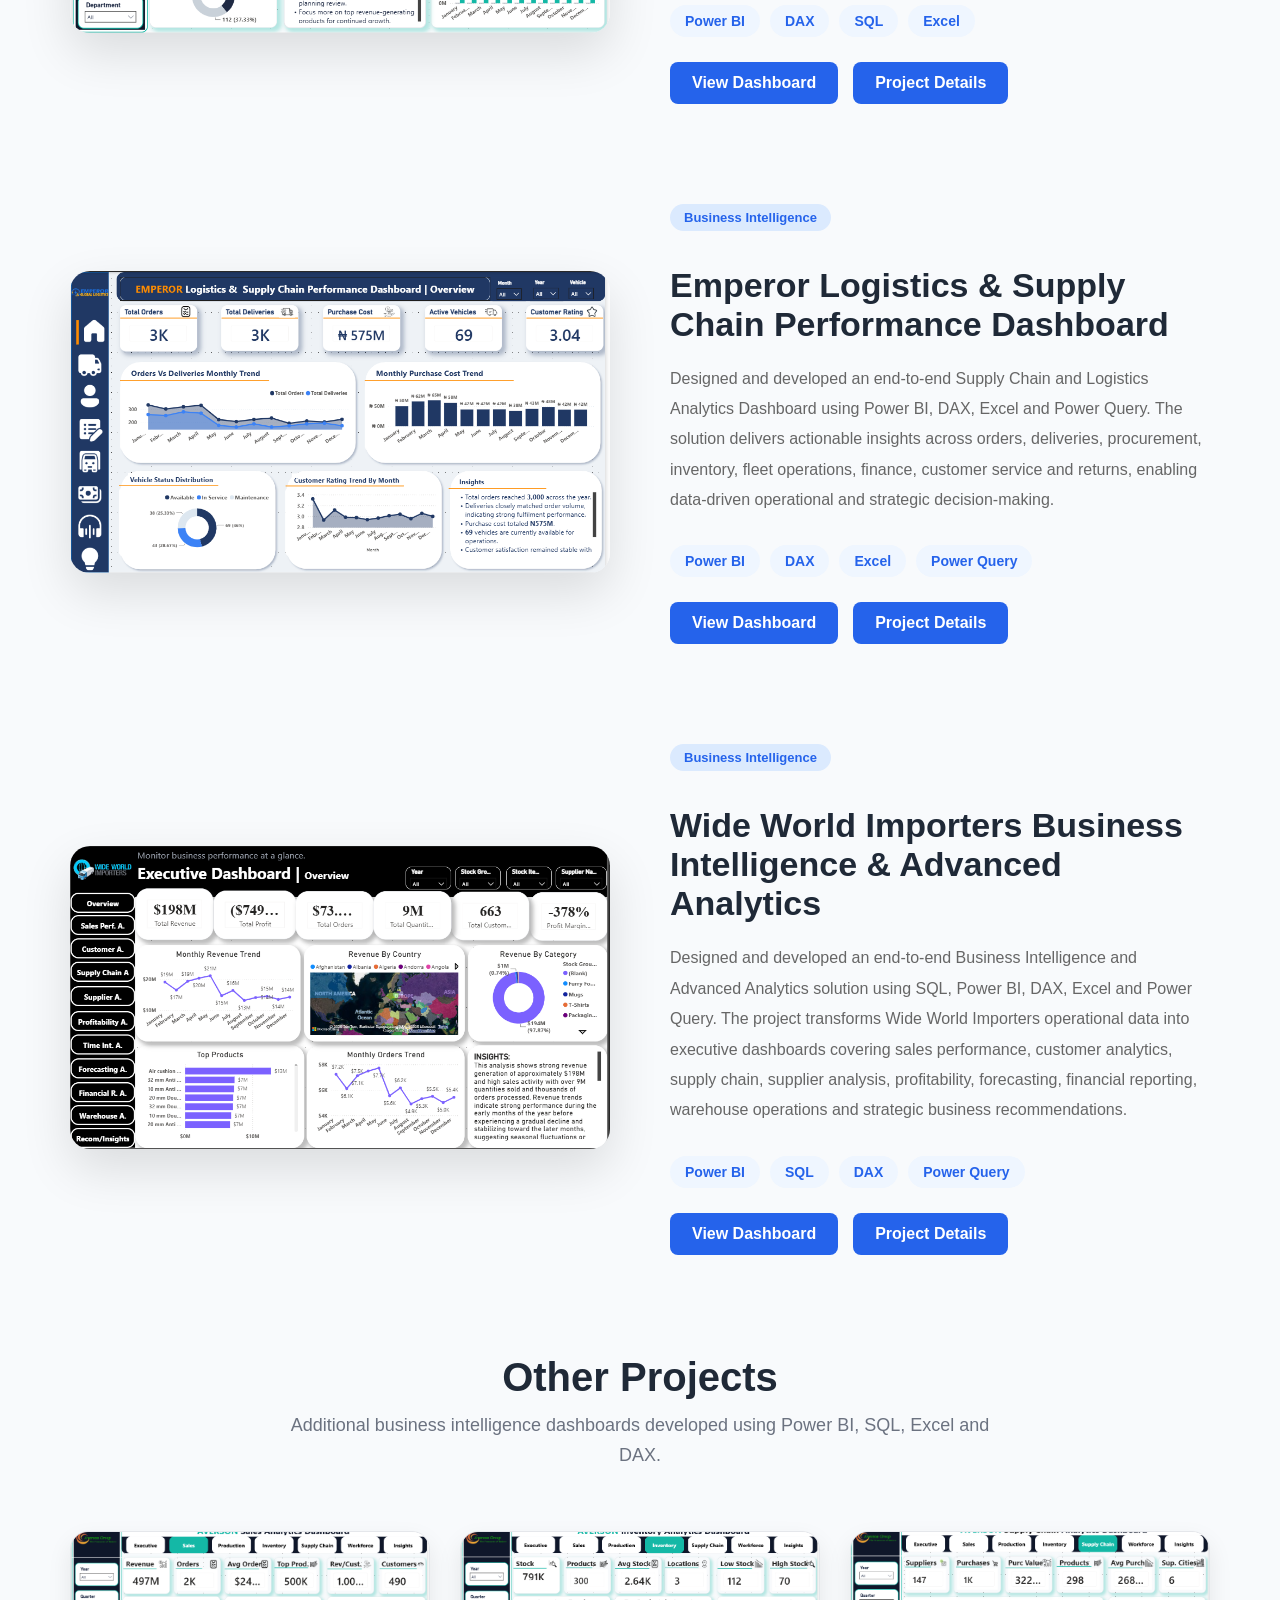
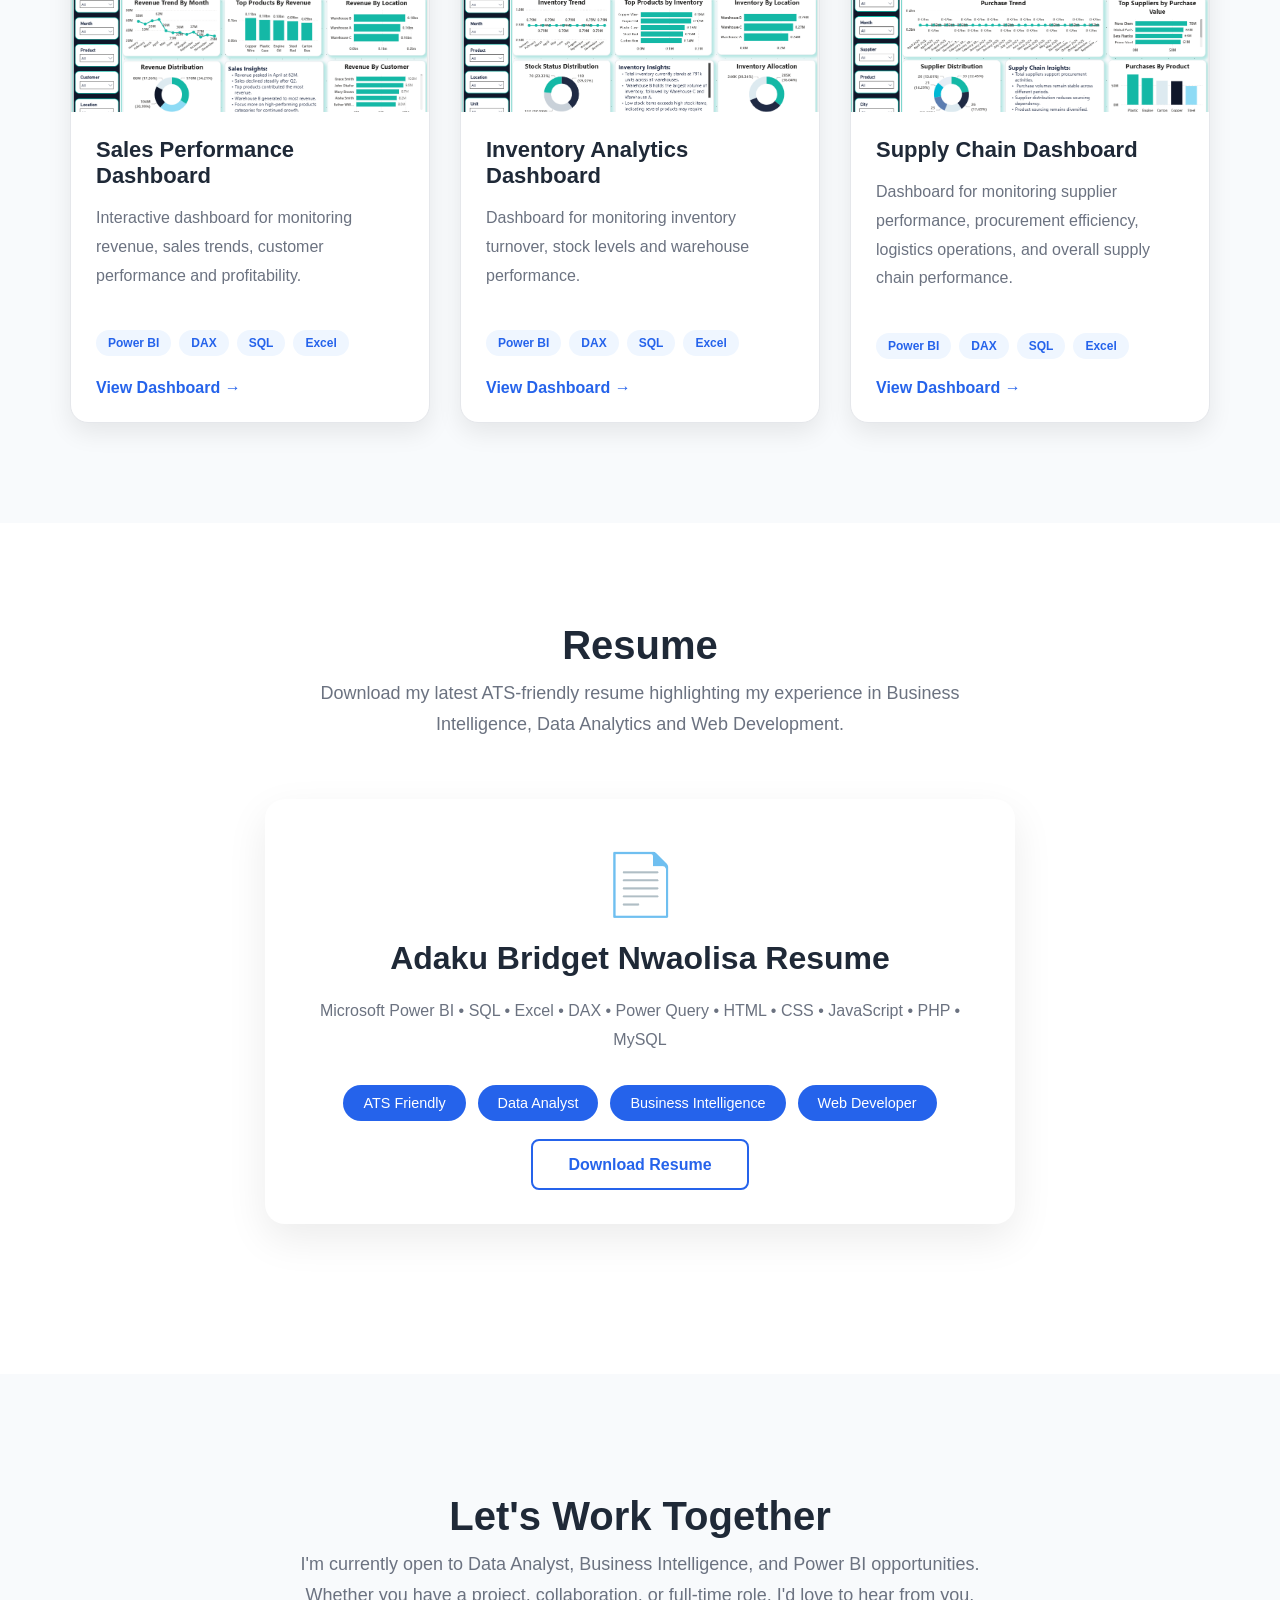
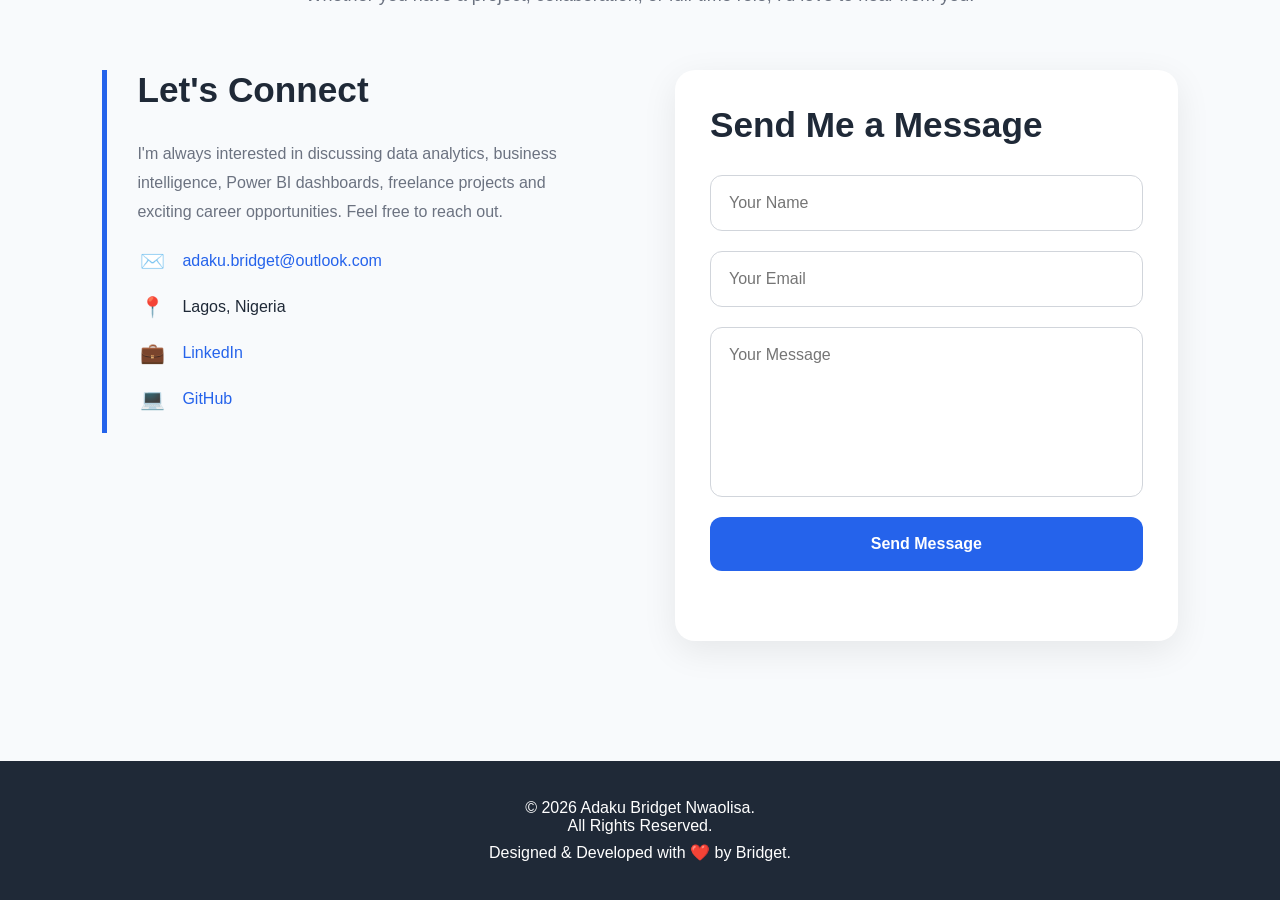
==== commit 324c6f01: "Revert HTML file to original structure" ====
--- a/index.html
+++ b/index.html
@@ -576,7 +576,7 @@
                 </p>
 
                 <p><span class="contact-icon">✉️</span>
-                    <a href="mailto:igwe.bridget@outlook.com">igwe.bridget@outlook.com
+                    <a href="mailto:adaku.bridget@outlook.com">adaku.bridget@outlook.com
                     </a>
                 </p>
 
--- a/css/style.css
+++ b/css/style.css
@@ -1764,6 +1764,20 @@
     box-shadow:0 20px 45px rgba(0,0,0,.35);
 }
 
+.form-status {
+    margin-top: 15px;
+    font-size: 0.95rem;
+    font-weight: 500;
+}
+
+.form-status.success {
+    color: #16a34a;
+}
+
+.form-status.error {
+    color: #dc2626;
+}
+
 /* ===================================
    SMALL LAPTOPS & LARGE TABLETS
 =================================== */
